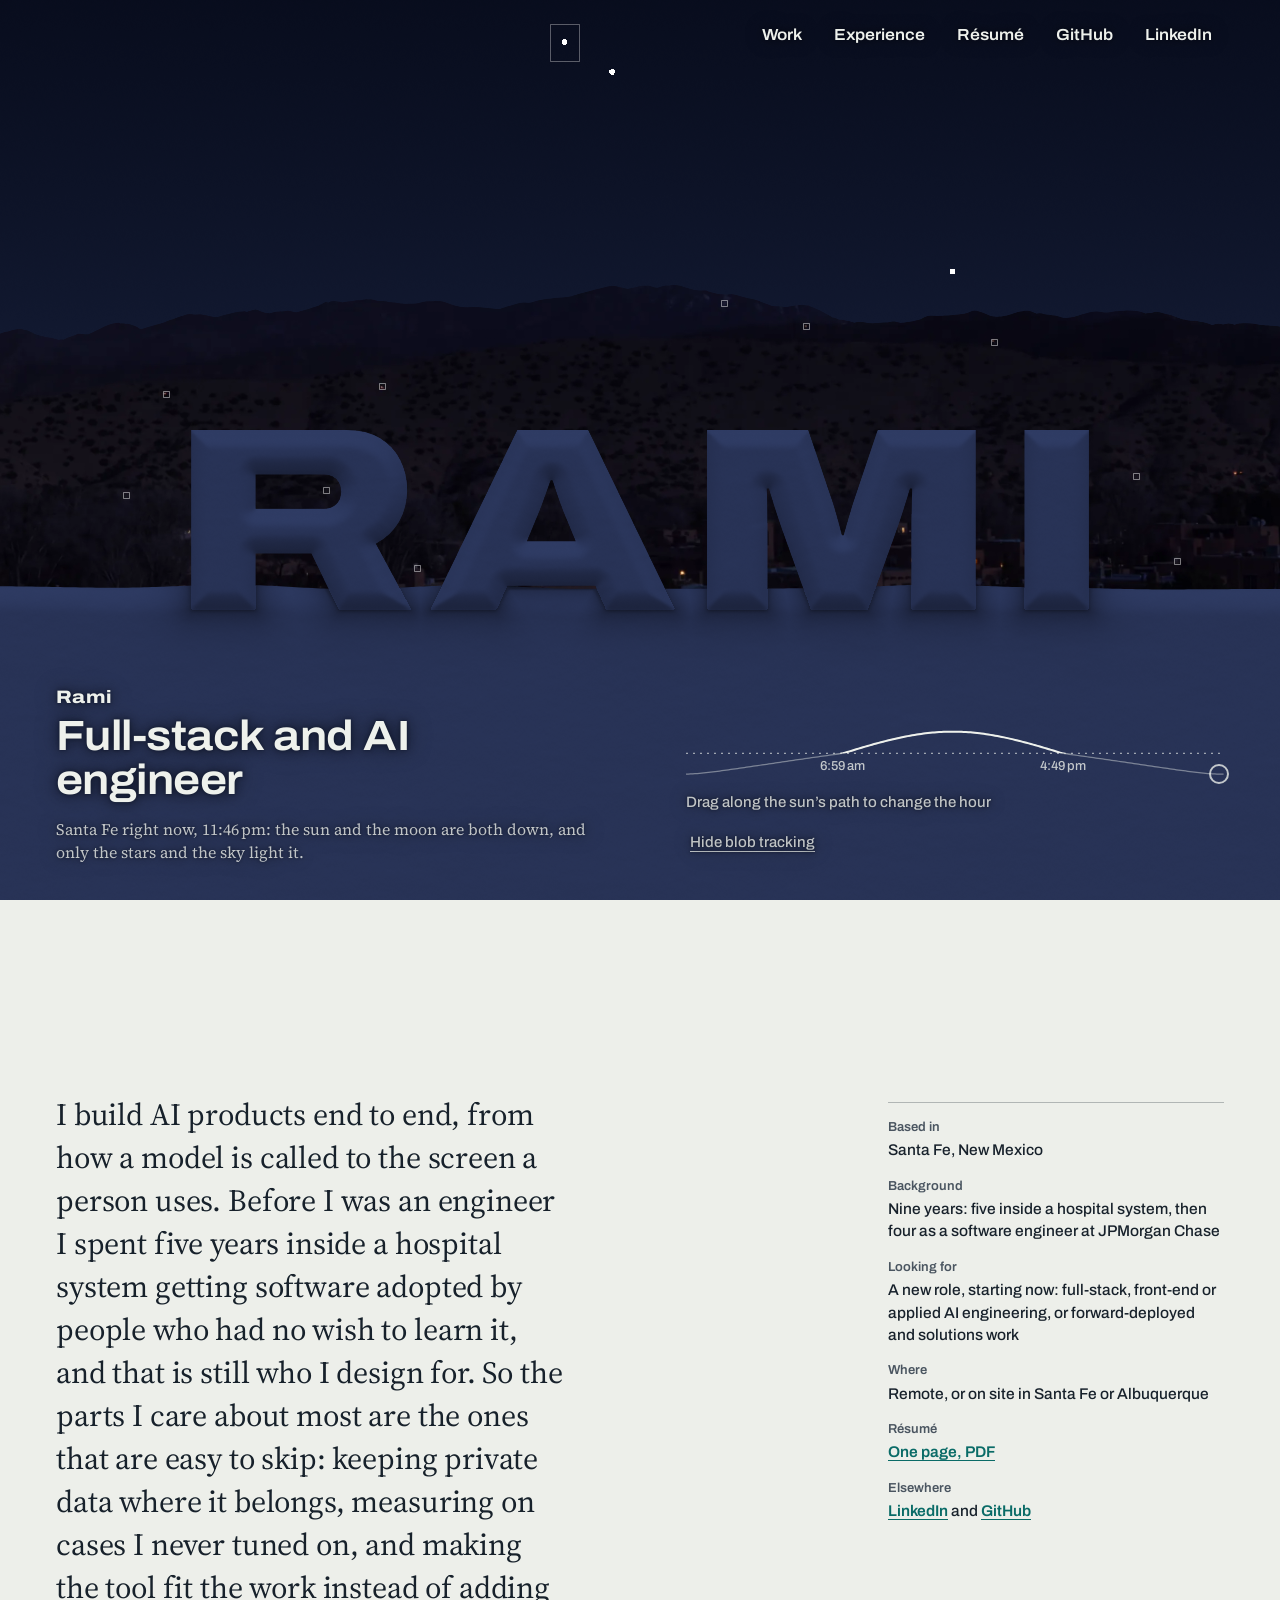
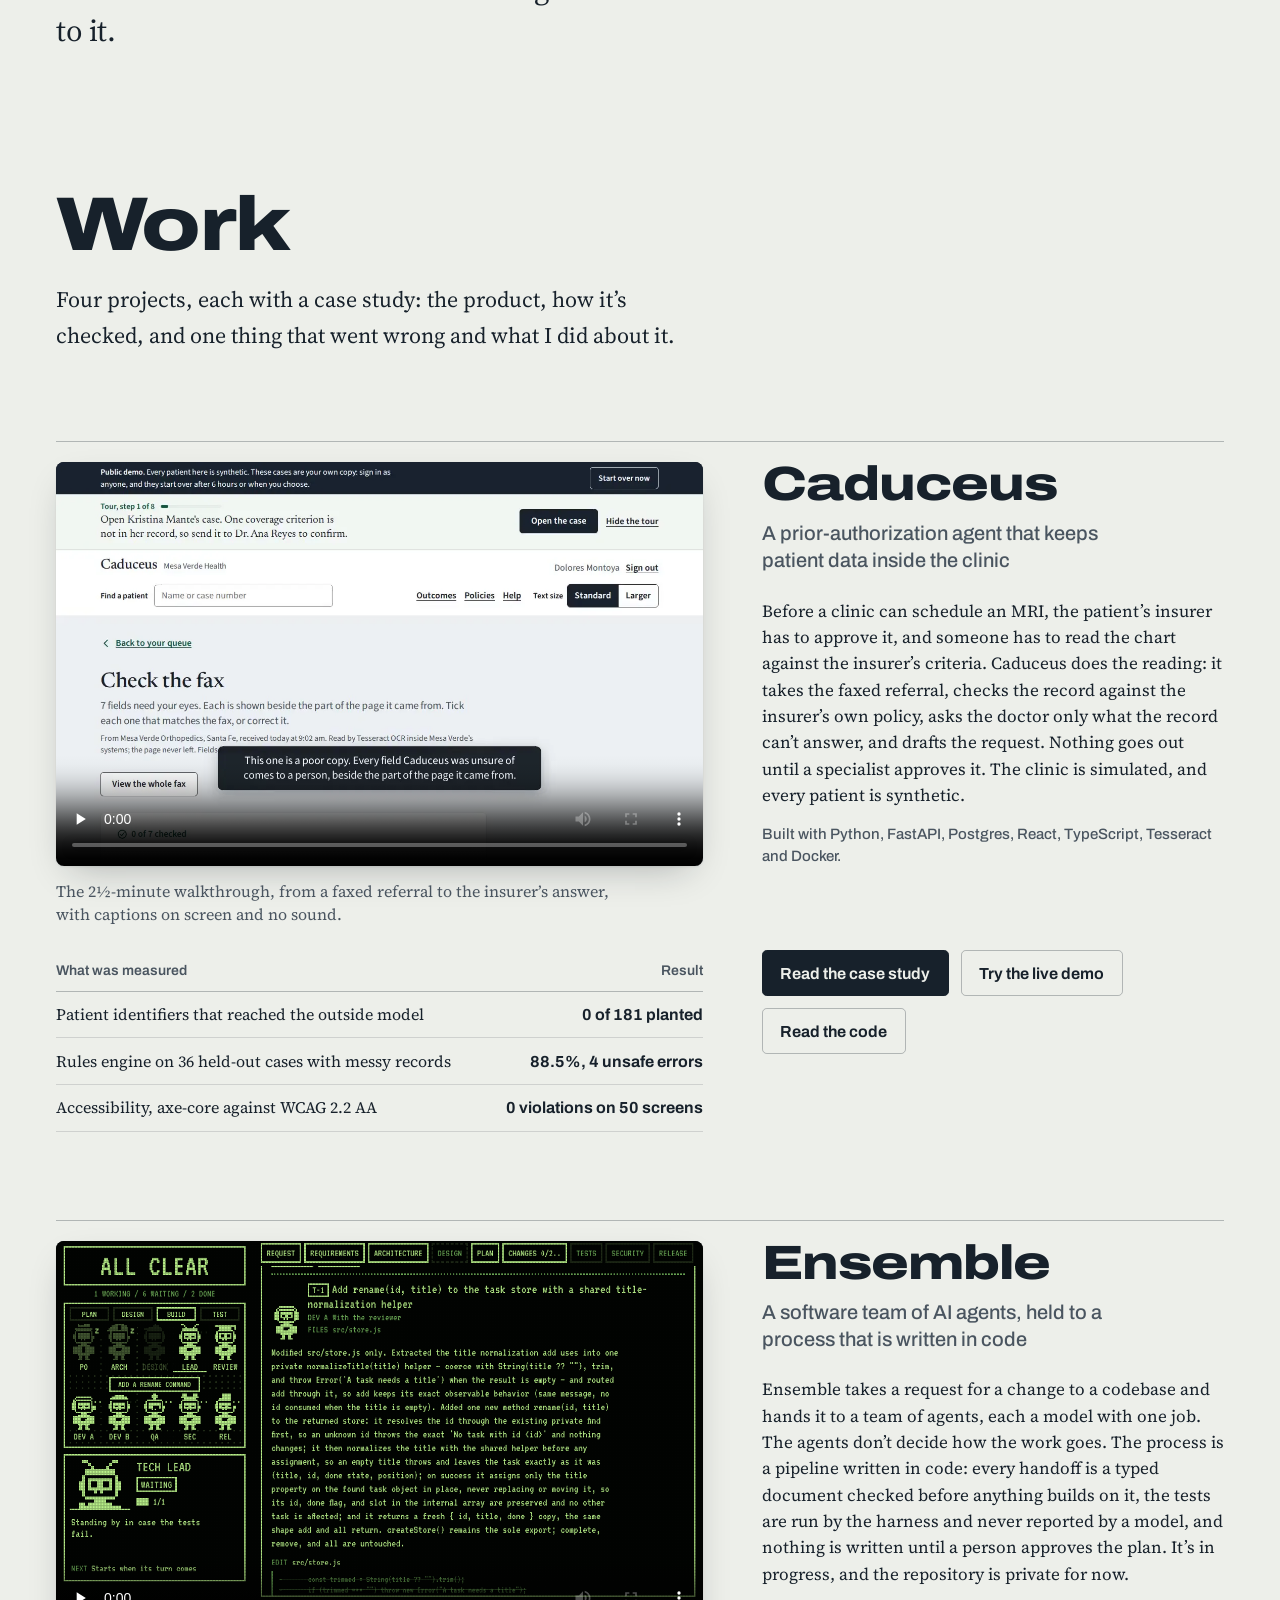
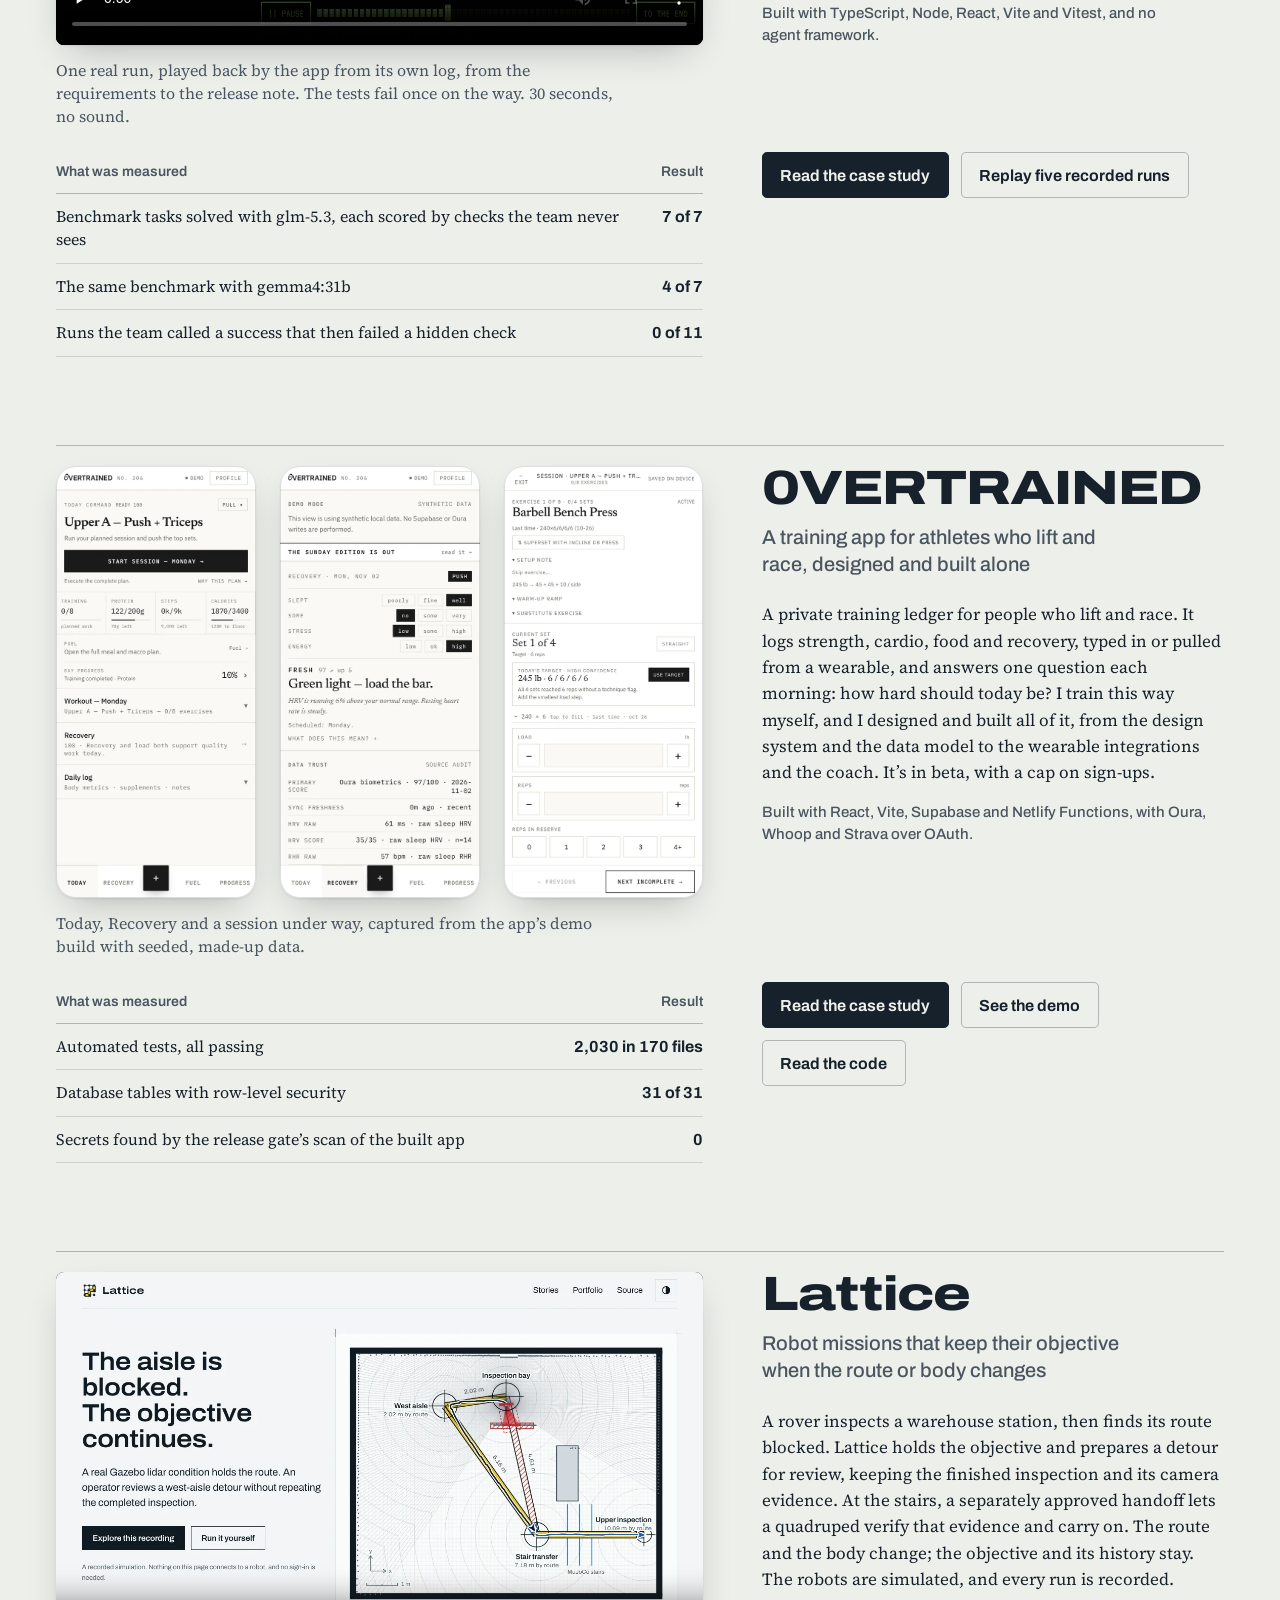
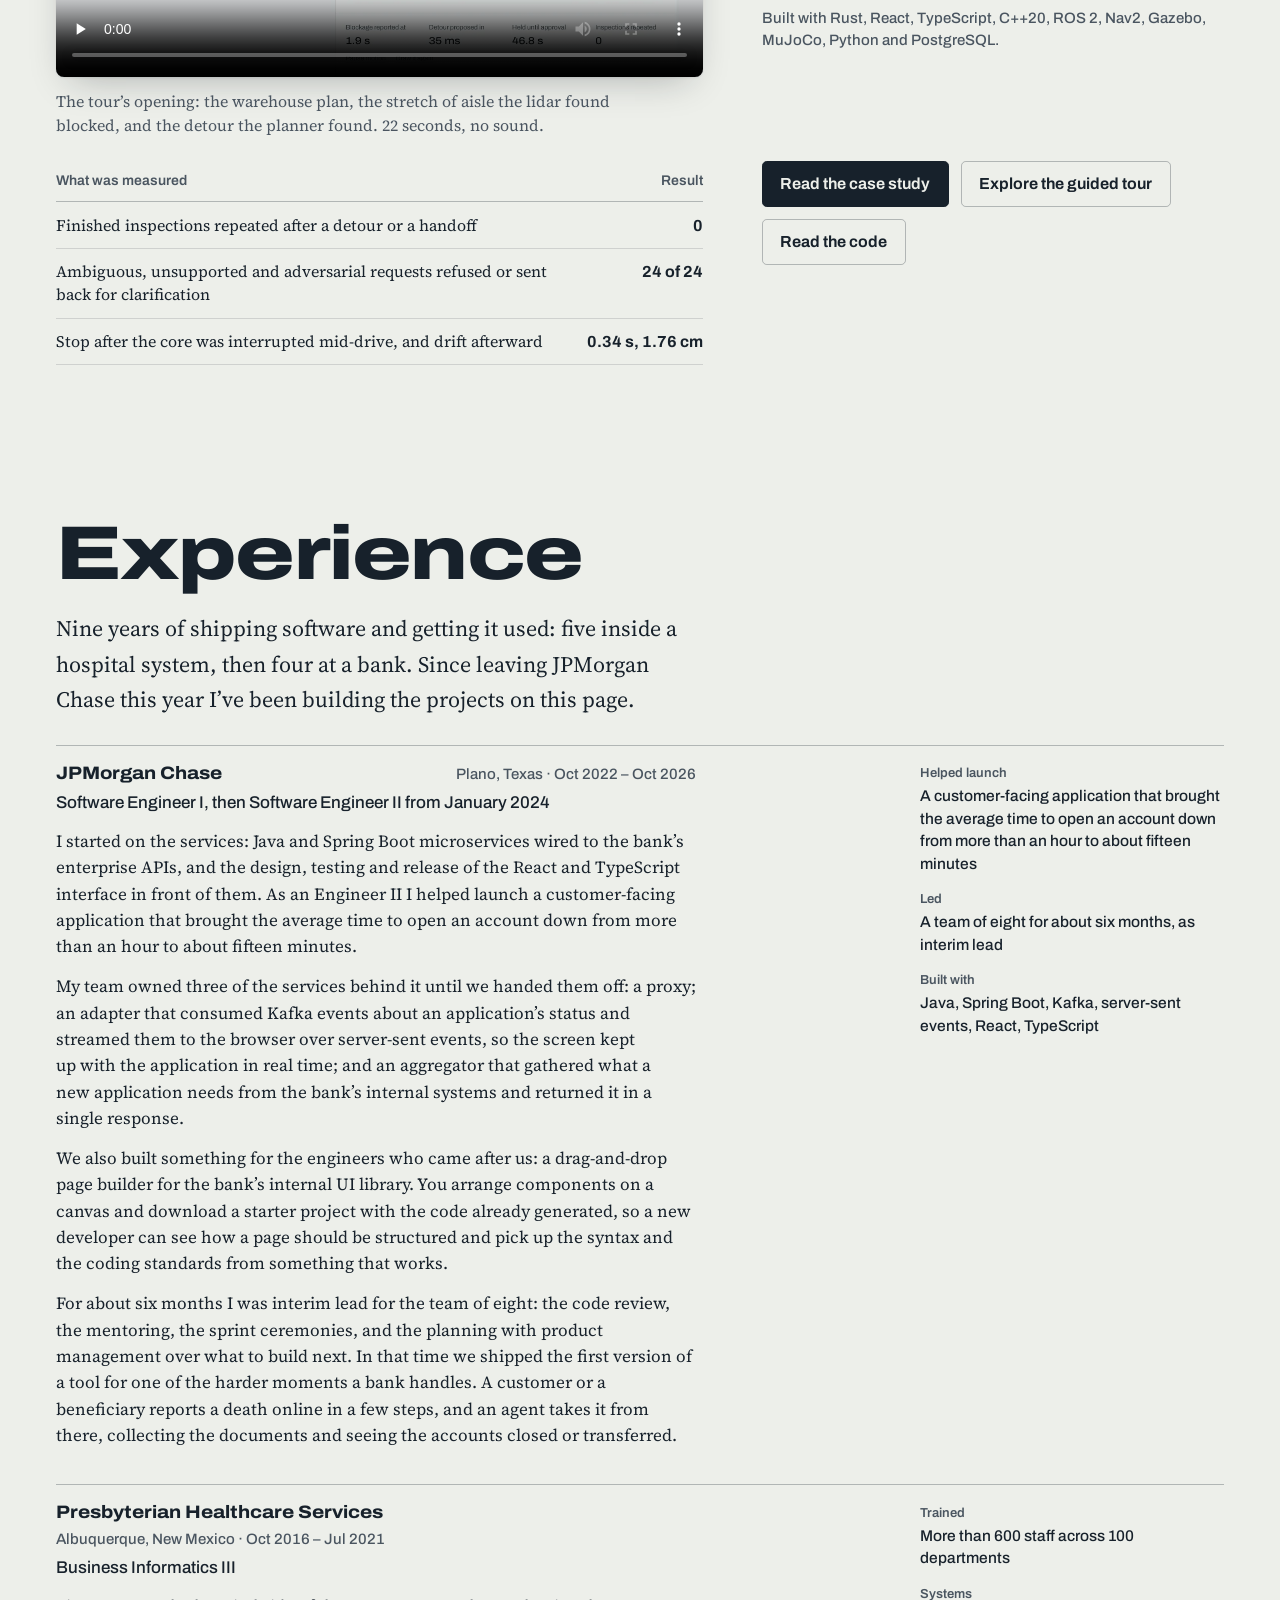
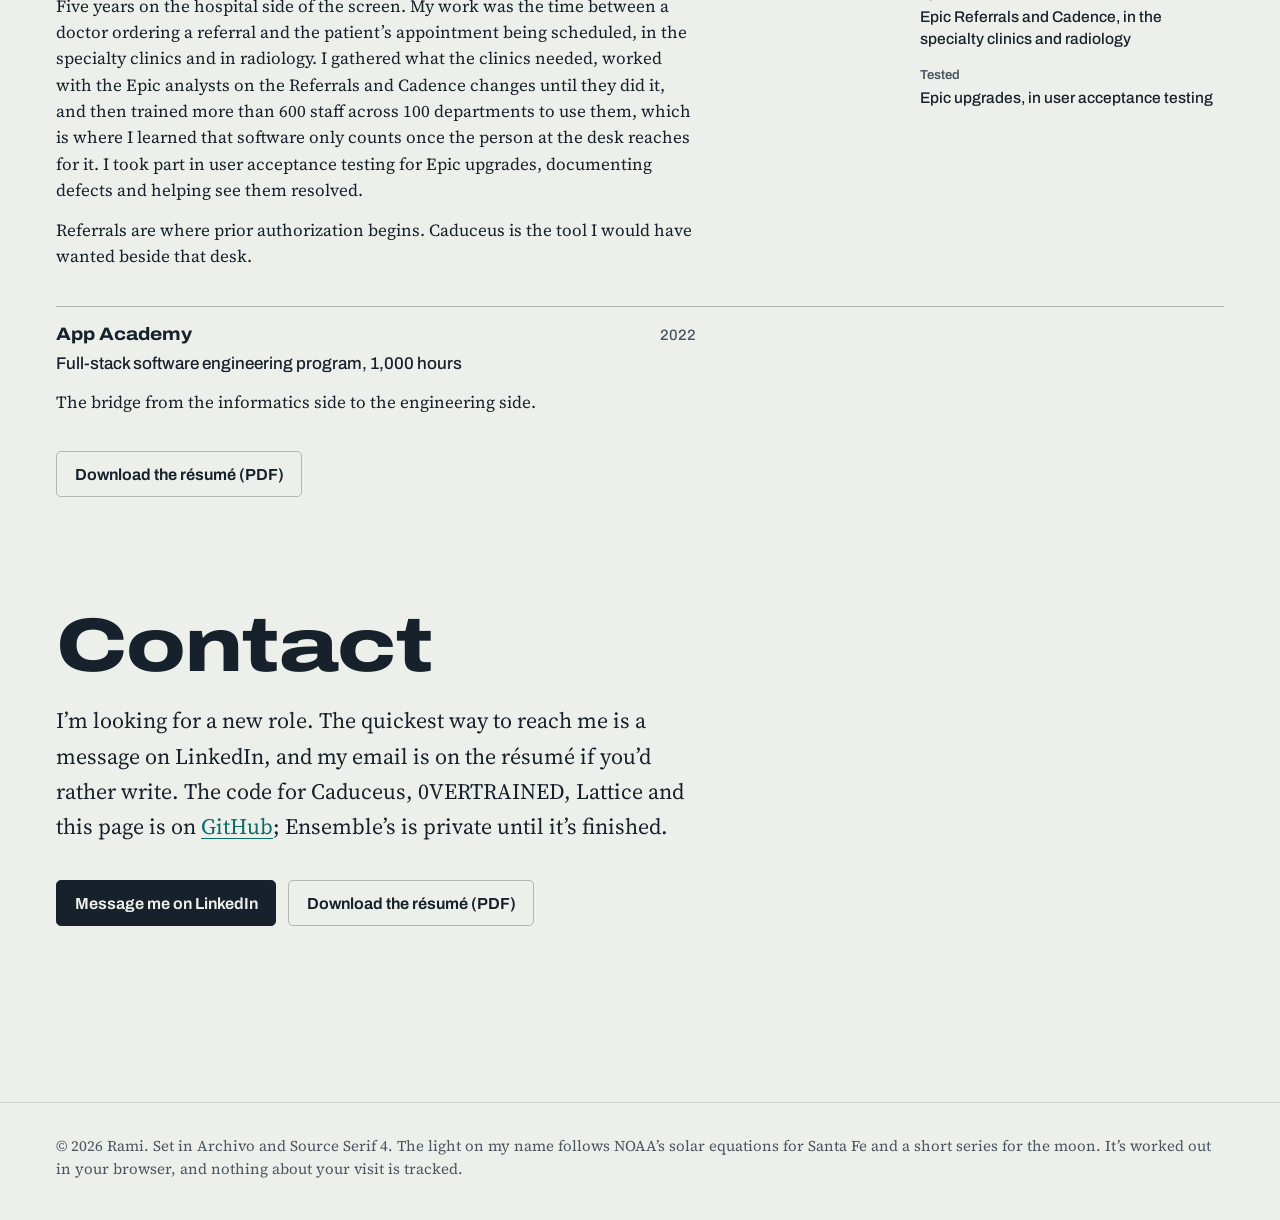
==== index.html @ cc16ec19 "Link 0VERTRAINED's code, and say which version is live The repository is public, so the project gets" ====
<!doctype html>
<html lang="en">
<head>
  <meta charset="utf-8">
  <meta name="viewport" content="width=device-width, initial-scale=1, viewport-fit=cover">
  <title>Rami, full-stack and AI engineer</title>
  <meta name="description" content="Rami builds AI products end to end: a prior-authorization agent that keeps patient data inside the clinic, a team of AI agents held to a process written in code, a training app for athletes, and robot missions that keep their objective across bodies.">
  <meta name="theme-color" content="#edefea" media="(prefers-color-scheme: light)">
  <meta name="theme-color" content="#0d131a" media="(prefers-color-scheme: dark)">
  <meta name="color-scheme" content="light dark">
  <link rel="canonical" href="https://0vertrained.github.io/">
  <link rel="icon" href="assets/img/favicon.svg" type="image/svg+xml">
  <meta property="og:type" content="website">
  <meta property="og:url" content="https://0vertrained.github.io/">
  <meta property="og:title" content="Rami, full-stack and AI engineer">
  <meta property="og:description" content="AI products built end to end, with the privacy, evaluation and interface work that is easy to skip.">
  <meta property="og:image" content="https://0vertrained.github.io/assets/img/og.jpg">
  <meta property="og:image:width" content="1200">
  <meta property="og:image:height" content="630">
  <meta property="og:image:alt" content="The name RAMI in plaster relief, lit low by the evening sun over Santa Fe.">
  <meta name="twitter:card" content="summary_large_image">
  <link rel="preload" href="assets/fonts/archivo.woff2" as="font" type="font/woff2" crossorigin>
  <link rel="preload" href="assets/fonts/source-serif-4.woff2" as="font" type="font/woff2" crossorigin>
  <link rel="stylesheet" href="assets/css/site.css">
  <link rel="modulepreload" href="assets/js/hero.js">
  <link rel="modulepreload" href="assets/js/scene.js">
  <link rel="modulepreload" href="assets/js/sky.js">
  <link rel="modulepreload" href="assets/js/skyline.js">
  <link rel="modulepreload" href="assets/js/skyline-data.js">
  <link rel="modulepreload" href="assets/js/land.js">
  <link rel="modulepreload" href="assets/js/stars.js">
  <link rel="modulepreload" href="assets/js/stars-data.js">
  <link rel="modulepreload" href="assets/js/palette.js">
  <script>document.documentElement.classList.add("js")</script>
  <noscript><style>
    #caduceus video { background: url("assets/img/caduceus/walkthrough.webp") center / cover; }
    #ensemble video { background: url("assets/img/ensemble/run.webp") center / cover; }
    #lattice video { background: url("assets/img/lattice/tour-opening-poster.webp") center / cover; }
  </style></noscript>
  <script type="module" src="assets/js/main.js"></script>
</head>
<body>
  <a class="skip" href="#main">Skip to the work</a>

  <header class="hero" id="top" data-hero data-land-base="assets/img/land/">
    <canvas class="hero__relief" data-relief aria-hidden="true"></canvas>
    <canvas class="hero__track" data-track aria-hidden="true"></canvas>
    <p class="hero__flat" data-relief-flat aria-hidden="true">RAMI</p>

    <nav class="hero__nav" aria-label="Elsewhere">
      <a href="#work">Work</a>
      <a href="#experience">Experience</a>
      <a href="assets/Rami-Martinez-resume.pdf" type="application/pdf">Résumé</a>
      <a class="hero__nav-wide" href="https://github.com/0vertrained">GitHub</a>
      <a href="https://www.linkedin.com/in/rami-m-2931099b">LinkedIn</a>
    </nav>

    <div class="hero__label">
      <h1 class="hero__name">Rami</h1>
      <p class="hero__role">Full-stack and AI engineer</p>
      <p class="hero__caption" id="light-caption" data-light-caption>Santa Fe, New Mexico.</p>
    </div>

    <div class="sunpath">
      <div class="sunpath__track">
        <input class="sunpath__input" id="light-time" type="range" min="0" max="1439" step="5" value="720" data-light-time aria-describedby="light-caption">
        <svg class="sunpath__graph" data-sun-path viewBox="0 0 1440 100" preserveAspectRatio="none" aria-hidden="true" focusable="false">
          <defs>
            <clipPath id="sunpath-above"><rect x="0" y="0" width="1440" height="50" data-horizon-clip></rect></clipPath>
          </defs>
          <line class="sunpath__horizon" x1="0" x2="1440" y1="50" y2="50" data-horizon-line></line>
          <polyline class="sunpath__night" data-path-all points=""></polyline>
          <polyline class="sunpath__day" data-path-day points="" clip-path="url(#sunpath-above)"></polyline>
        </svg>
        <span class="sunpath__marker" data-sun-marker aria-hidden="true"></span>
        <span class="sunpath__tick" data-sunrise hidden></span>
        <span class="sunpath__tick" data-sunset hidden></span>
      </div>
      <div class="sunpath__foot">
        <label class="sunpath__label" for="light-time">Drag along the sun’s path to change the hour</label>
        <span class="sunpath__buttons">
          <button type="button" class="sunpath__quiet" data-track-toggle hidden title="The boxes follow the brightest things in the view. The numbers are each one’s bearing and its height above the horizon.">Hide blob tracking</button>
          <button type="button" class="sunpath__now" data-light-now hidden>Back to now</button>
        </span>
      </div>
    </div>
  </header>

  <nav class="sitebar" data-sitebar aria-label="On this page">
    <ul class="sitebar__links">
      <li><a class="sitebar__home" href="#top">Rami</a></li>
      <li><a href="#caduceus" translate="no">Caduceus</a></li>
      <li><a href="#ensemble" translate="no">Ensemble</a></li>
      <li><a href="#overtrained" translate="no">0VERTRAINED</a></li>
      <li><a href="#lattice" translate="no">Lattice</a></li>
      <li><a href="#experience">Experience</a></li>
      <li><a href="#contact">Contact</a></li>
    </ul>
    <a class="sitebar__resume" href="assets/Rami-Martinez-resume.pdf" type="application/pdf">Résumé</a>
  </nav>

  <main id="main">
    <section class="intro" aria-label="About">
      <p class="intro__lede">I build AI products end to end, from how a model is called to the screen a person uses. Before I was an engineer I spent five years inside a hospital system getting software adopted by people who had no wish to learn it, and that is still who I design for. So the parts I care about most are the ones that are easy to skip: keeping private data where it belongs, measuring on cases I never tuned on, and making the tool fit the work instead of adding to it.</p>
      <dl class="facts glance">
        <div><dt>Based in</dt><dd>Santa Fe, New Mexico</dd></div>
        <div><dt>Background</dt><dd>Nine years: five inside a hospital system, then four as a software engineer at JPMorgan Chase</dd></div>
        <div><dt>Looking for</dt><dd>A new role, starting now: full-stack, front-end or applied AI engineering, or forward-deployed and solutions work</dd></div>
        <div><dt>Where</dt><dd>Remote, or on site in Santa Fe or Albuquerque</dd></div>
        <div><dt>Résumé</dt><dd><a href="assets/Rami-Martinez-resume.pdf" type="application/pdf">One page, PDF</a></dd></div>
        <div><dt>Elsewhere</dt><dd><a href="https://www.linkedin.com/in/rami-m-2931099b">LinkedIn</a> and <a href="https://github.com/0vertrained">GitHub</a></dd></div>
      </dl>
    </section>

    <section class="work" id="work" aria-labelledby="work-title">
      <h2 class="work__title" id="work-title">Work</h2>
      <p>Four projects, each with a case study: the product, how it’s checked, and one thing that went wrong and what I did about it.</p>

      <article class="piece" id="caduceus" aria-labelledby="caduceus-title">
        <header class="piece__head">
          <h3 class="piece__title" id="caduceus-title" translate="no"><a href="work/caduceus/">Caduceus</a></h3>
          <p class="piece__kind">A prior-authorization agent that keeps patient data inside the clinic</p>
        </header>
        <figure class="walkthrough piece__media">
          <video controls preload="none" playsinline width="1280" height="800" data-poster="assets/img/caduceus/walkthrough.webp" aria-label="Recording of the Caduceus walkthrough, from a faxed referral to the insurer’s answer">
            <source src="assets/media/caduceus-walkthrough.mp4" type="video/mp4">
            <a href="assets/media/caduceus-walkthrough.mp4">Download the walkthrough</a>.
          </video>
          <figcaption>The 2½-minute walkthrough, from a faxed referral to the insurer’s answer, with captions on screen and no sound.</figcaption>
        </figure>
        <div class="piece__text">
          <p>Before a clinic can schedule an MRI, the patient’s insurer has to approve it, and someone has to read the chart against the insurer’s criteria. Caduceus does the reading: it takes the faxed referral, checks the record against the insurer’s own policy, asks the doctor only what the record can’t answer, and drafts the request. Nothing goes out until a specialist approves it. The clinic is simulated, and every patient is synthetic.</p>
          <p class="piece__built">Built with Python, FastAPI, Postgres, React, TypeScript, Tesseract and Docker.</p>
        </div>
        <table class="scorecard piece__measured">
          <thead><tr><th scope="col">What was measured</th><th scope="col">Result</th></tr></thead>
          <tbody>
            <tr><th scope="row">Patient identifiers that reached the outside model</th><td>0 of 181 planted</td></tr>
            <tr><th scope="row">Rules engine on 36 held-out cases with messy records</th><td>88.5%, 4 unsafe errors</td></tr>
            <tr><th scope="row">Accessibility, axe-core against WCAG 2.2 AA</th><td>0 violations on 50 screens</td></tr>
          </tbody>
        </table>
        <ul class="actions">
          <li><a class="button button--primary" href="work/caduceus/" aria-label="Read the case study of Caduceus">Read the case study</a></li>
          <li><a class="button" href="https://caduceusdemo.netlify.app/">Try the live demo</a></li>
          <li><a class="button" href="https://github.com/0vertrained/Caduceus" aria-label="Read the code of Caduceus">Read the code</a></li>
        </ul>
      </article>

      <article class="piece" id="ensemble" aria-labelledby="ensemble-title">
        <header class="piece__head">
          <h3 class="piece__title" id="ensemble-title" translate="no"><a href="work/ensemble/">Ensemble</a></h3>
          <p class="piece__kind">A software team of AI agents, held to a process that is written in code</p>
        </header>
        <figure class="walkthrough piece__media">
          <video controls preload="none" playsinline width="1280" height="800" data-poster="assets/img/ensemble/run.webp" aria-label="Recording of the Ensemble app playing back one run, from the request to the release note">
            <source src="assets/video/ensemble-run.mp4" type="video/mp4">
            <a href="assets/video/ensemble-run.mp4">Download the recording</a>.
          </video>
          <figcaption>One real run, played back by the app from its own log, from the requirements to the release note. The tests fail once on the way. 30 seconds, no sound.</figcaption>
        </figure>
        <div class="piece__text">
          <p>Ensemble takes a request for a change to a codebase and hands it to a team of agents, each a model with one job. The agents don’t decide how the work goes. The process is a pipeline written in code: every handoff is a typed document checked before anything builds on it, the tests are run by the harness and never reported by a model, and nothing is written until a person approves the plan. It’s in progress, and the repository is private for now.</p>
          <p class="piece__built">Built with TypeScript, Node, React, Vite and Vitest, and no agent framework.</p>
        </div>
        <table class="scorecard piece__measured">
          <thead><tr><th scope="col">What was measured</th><th scope="col">Result</th></tr></thead>
          <tbody>
            <tr><th scope="row">Benchmark tasks solved with <span translate="no">glm-5.3</span>, each scored by checks the team never sees</th><td>7 of 7</td></tr>
            <tr><th scope="row">The same benchmark with <span translate="no">gemma4:31b</span></th><td>4 of 7</td></tr>
            <tr><th scope="row">Runs the team called a success that then failed a hidden check</th><td>0 of 11</td></tr>
          </tbody>
        </table>
        <ul class="actions">
          <li><a class="button button--primary" href="work/ensemble/" aria-label="Read the case study of Ensemble">Read the case study</a></li>
          <li><a class="button" href="ensemble/">Replay five recorded runs</a></li>
        </ul>
      </article>

      <article class="piece" id="overtrained" aria-labelledby="overtrained-title">
        <header class="piece__head">
          <h3 class="piece__title" id="overtrained-title" translate="no"><a href="work/overtrained/">0VERTRAINED</a></h3>
          <p class="piece__kind">A training app for athletes who lift and race, designed and built alone</p>
        </header>
        <figure class="piece__media">
          <ul class="piece__phones">
            <li><img src="assets/img/overtrained/today.webp" width="540" height="1169" loading="lazy" decoding="async" alt="The Today screen on a Monday: Upper A, push and triceps, a Start session button, and protein, steps and calories so far."></li>
            <li><img src="assets/img/overtrained/recovery.webp" width="540" height="1169" loading="lazy" decoding="async" alt="Recovery: the check-in taps above the verdict, Fresh at 97 and rising, and Green light, load the bar."></li>
            <li><img src="assets/img/overtrained/session.webp" width="540" height="1169" loading="lazy" decoding="async" alt="A session on barbell bench press: last time 240 pounds for four sets of six, and today’s target, 245, since every set reached six reps without a technique flag."></li>
          </ul>
          <figcaption>Today, Recovery and a session under way, captured from the app’s demo build with seeded, made-up data.</figcaption>
        </figure>
        <div class="piece__text">
          <p>A private training ledger for people who lift and race. It logs strength, cardio, food and recovery, typed in or pulled from a wearable, and answers one question each morning: how hard should today be? I train this way myself, and I designed and built all of it, from the design system and the data model to the wearable integrations and the coach. It’s in beta, with a cap on sign-ups.</p>
          <p class="piece__built">Built with React, Vite, Supabase and Netlify Functions, with Oura, Whoop and Strava over OAuth.</p>
        </div>
        <table class="scorecard piece__measured">
          <thead><tr><th scope="col">What was measured</th><th scope="col">Result</th></tr></thead>
          <tbody>
            <tr><th scope="row">Automated tests, all passing</th><td>2,030 in 170 files</td></tr>
            <tr><th scope="row">Database tables with row-level security</th><td>31 of 31</td></tr>
            <tr><th scope="row">Secrets found by the release gate’s scan of the built app</th><td>0</td></tr>
          </tbody>
        </table>
        <ul class="actions">
          <li><a class="button button--primary" href="work/overtrained/" aria-label="Read the case study of 0VERTRAINED">Read the case study</a></li>
          <li><a class="button" href="https://0vertrained.netlify.app/#/demo">See the demo</a></li>
          <li><a class="button" href="https://github.com/0vertrained/0vertrained.exe" aria-label="Read the code of 0VERTRAINED">Read the code</a></li>
        </ul>
      </article>

      <article class="piece" id="lattice" aria-labelledby="lattice-title">
        <header class="piece__head">
          <h3 class="piece__title" id="lattice-title" translate="no"><a href="work/lattice/">Lattice</a></h3>
          <p class="piece__kind">Robot missions that keep their objective when the route or body changes</p>
        </header>
        <figure class="walkthrough piece__media">
          <video controls preload="none" playsinline width="1280" height="800" data-poster="assets/img/lattice/tour-opening-poster.webp" aria-label="Recording of the Lattice tour’s opening on the blocked aisle">
            <source src="assets/video/lattice-tour-opening.mp4" type="video/mp4">
            <a href="assets/video/lattice-tour-opening.mp4">Download the recording</a>.
          </video>
          <figcaption>The tour’s opening: the warehouse plan, the stretch of aisle the lidar found blocked, and the detour the planner found. 22 seconds, no sound.</figcaption>
        </figure>
        <div class="piece__text">
          <p>A rover inspects a warehouse station, then finds its route blocked. Lattice holds the objective and prepares a detour for review, keeping the finished inspection and its camera evidence. At the stairs, a separately approved handoff lets a quadruped verify that evidence and carry on. The route and the body change; the objective and its history stay. The robots are simulated, and every run is recorded.</p>
          <p class="piece__built">Built with Rust, React, TypeScript, C++20, ROS&nbsp;2, Nav2, Gazebo, MuJoCo, Python and PostgreSQL.</p>
        </div>
        <table class="scorecard piece__measured">
          <thead><tr><th scope="col">What was measured</th><th scope="col">Result</th></tr></thead>
          <tbody>
            <tr><th scope="row">Finished inspections repeated after a detour or a handoff</th><td>0</td></tr>
            <tr><th scope="row">Ambiguous, unsupported and adversarial requests refused or sent back for clarification</th><td>24 of 24</td></tr>
            <tr><th scope="row">Stop after the core was interrupted mid-drive, and drift afterward</th><td>0.34&nbsp;s, 1.76&nbsp;cm</td></tr>
          </tbody>
        </table>
        <ul class="actions">
          <li><a class="button button--primary" href="work/lattice/" aria-label="Read the case study of Lattice">Read the case study</a></li>
          <li><a class="button" href="lattice/#adaptive">Explore the guided tour</a></li>
          <li><a class="button" href="https://github.com/0vertrained/Lattice" aria-label="Read the code of Lattice">Read the code</a></li>
        </ul>
      </article>
    </section>

    <section class="experience" id="experience" aria-labelledby="experience-title">
      <h2 class="experience__title" id="experience-title">Experience</h2>
      <p>Nine years of shipping software and getting it used: five inside a hospital system, then four at a bank. Since leaving JPMorgan Chase this year I’ve been building the projects on this page.</p>
      <ol class="roles" aria-label="Roles, most recent first">
        <li>
          <div class="roles__head">
            <h3>JPMorgan Chase</h3>
            <p class="roles__when">Plano, Texas · Oct 2022 – Oct 2026</p>
          </div>
          <p class="roles__title">Software Engineer I, then Software Engineer II from January 2024</p>
          <dl class="facts roles__marks">
            <div><dt>Helped launch</dt><dd>A customer-facing application that brought the average time to open an account down from more than an hour to about fifteen minutes</dd></div>
            <div><dt>Led</dt><dd>A team of eight for about six months, as interim lead</dd></div>
            <div><dt>Built with</dt><dd>Java, Spring Boot, Kafka, server-sent events, React, TypeScript</dd></div>
          </dl>
          <div class="roles__story">
            <p>I started on the services: Java and Spring Boot microservices wired to the bank’s enterprise APIs, and the design, testing and release of the React and TypeScript interface in front of them. As an Engineer II I helped launch a customer-facing application that brought the average time to open an account down from more than an hour to about fifteen minutes.</p>
            <p>My team owned three of the services behind it until we handed them off: a proxy; an adapter that consumed Kafka events about an application’s status and streamed them to the browser over server-sent events, so the screen kept up with the application in real time; and an aggregator that gathered what a new application needs from the bank’s internal systems and returned it in a single response.</p>
            <p>We also built something for the engineers who came after us: a drag-and-drop page builder for the bank’s internal UI library. You arrange components on a canvas and download a starter project with the code already generated, so a new developer can see how a page should be structured and pick up the syntax and the coding standards from something that works.</p>
            <p>For about six months I was interim lead for the team of eight: the code review, the mentoring, the sprint ceremonies, and the planning with product management over what to build next. In that time we shipped the first version of a tool for one of the harder moments a bank handles. A customer or a beneficiary reports a death online in a few steps, and an agent takes it from there, collecting the documents and seeing the accounts closed or transferred.</p>
          </div>
        </li>
        <li>
          <div class="roles__head">
            <h3>Presbyterian Healthcare Services</h3>
            <p class="roles__when">Albuquerque, New Mexico · Oct 2016 – Jul 2021</p>
          </div>
          <p class="roles__title">Business Informatics III</p>
          <dl class="facts roles__marks">
            <div><dt>Trained</dt><dd>More than 600 staff across 100 departments</dd></div>
            <div><dt>Systems</dt><dd>Epic Referrals and Cadence, in the specialty clinics and radiology</dd></div>
            <div><dt>Tested</dt><dd>Epic upgrades, in user acceptance testing</dd></div>
          </dl>
          <div class="roles__story">
            <p>Five years on the hospital side of the screen. My work was the time between a doctor ordering a referral and the patient’s appointment being scheduled, in the specialty clinics and in radiology. I gathered what the clinics needed, worked with the Epic analysts on the Referrals and Cadence changes until they did it, and then trained more than 600 staff across 100 departments to use them, which is where I learned that software only counts once the person at the desk reaches for it. I took part in user acceptance testing for Epic upgrades, documenting defects and helping see them resolved.</p>
            <p>Referrals are where prior authorization begins. Caduceus is the tool I would have wanted beside that desk.</p>
          </div>
        </li>
        <li>
          <div class="roles__head">
            <h3>App Academy</h3>
            <p class="roles__when">2022</p>
          </div>
          <p class="roles__title">Full-stack software engineering program, 1,000 hours</p>
          <div class="roles__story">
            <p>The bridge from the informatics side to the engineering side.</p>
          </div>
        </li>
      </ol>
      <ul class="actions">
        <li><a class="button" href="assets/Rami-Martinez-resume.pdf" download>Download the résumé (PDF)</a></li>
      </ul>
    </section>

    <section class="contact" id="contact" aria-labelledby="contact-title">
      <h2 class="contact__title" id="contact-title">Contact</h2>
      <p>I’m looking for a new role. The quickest way to reach me is a message on LinkedIn, and my email is on the résumé if you’d rather write. The code for Caduceus, <span translate="no">0VERTRAINED</span>, Lattice and this page is on <a href="https://github.com/0vertrained">GitHub</a>; Ensemble’s is private until it’s finished.</p>
      <ul class="actions">
        <li><a class="button button--primary" href="https://www.linkedin.com/in/rami-m-2931099b">Message me on LinkedIn</a></li>
        <li><a class="button" href="assets/Rami-Martinez-resume.pdf" download>Download the résumé (PDF)</a></li>
      </ul>
    </section>
  </main>

  <footer class="colophon">
    <p>© 2026 Rami. Set in Archivo and Source Serif&nbsp;4. The light on my name follows NOAA’s solar equations for Santa Fe and a short series for the moon. It’s worked out in your browser, and nothing about your visit is tracked.</p>
  </footer>
</body>
</html>
---- assets/css/site.css ----
@font-face {
  font-family: "Archivo";
  src: url("../fonts/archivo.woff2") format("woff2");
  font-weight: 100 900;
  font-stretch: 62% 125%;
  font-display: swap;
}

/* The same file, pinned to its widest, heaviest instance for the relief drawn on a canvas. */
@font-face {
  font-family: "Archivo Relief";
  src: url("../fonts/archivo.woff2") format("woff2");
  font-weight: 900;
  font-stretch: 125%;
  font-display: block;
}

@font-face {
  font-family: "Source Serif 4";
  src: url("../fonts/source-serif-4.woff2") format("woff2");
  font-weight: 200 900;
  font-style: normal;
  font-display: swap;
}

@font-face {
  font-family: "Source Serif 4";
  src: url("../fonts/source-serif-4-italic.woff2") format("woff2");
  font-weight: 200 900;
  font-style: italic;
  font-display: swap;
}

:root {
  color-scheme: light;
  --gypsum: #edefea;
  --surface: #f7f8f5;
  --ink: #17212b;
  --ink-soft: #4a5560;
  --rule: rgb(23 33 43 / 0.14);
  --rule-strong: rgb(23 33 43 / 0.28);
  --turquoise: #0a6b67;
  --turquoise-wash: rgb(10 107 103 / 0.1);
  --chamisa: #d9a21f;
  --found: rgb(217 162 31 / 0.38);
  --shadow: 0 1px 2px rgb(16 22 30 / 0.08), 0 14px 36px -14px rgb(16 22 30 / 0.3);
  --serif: "Source Serif 4", "Iowan Old Style", "Palatino Linotype", Georgia, serif;
  --sans: "Archivo", "Helvetica Neue", Arial, sans-serif;
  --gutter: clamp(1rem, 4.5vw, 3.5rem);
  --wide: 78rem;
  --measure: 40rem;
}

@media (prefers-color-scheme: dark) {
  :root {
    color-scheme: dark;
    --gypsum: #0d131a;
    --surface: #131b24;
    --ink: #e6eae4;
    --ink-soft: #a6afb7;
    --rule: rgb(230 234 228 / 0.14);
    --rule-strong: rgb(230 234 228 / 0.3);
    --turquoise: #5ec5bc;
    --turquoise-wash: rgb(94 197 188 / 0.14);
    --chamisa: #e8b84a;
    --found: rgb(232 184 74 / 0.3);
    --shadow: 0 1px 2px rgb(0 0 0 / 0.3), 0 16px 40px -16px rgb(0 0 0 / 0.7);
  }
}

*,
*::before,
*::after {
  box-sizing: border-box;
}

html {
  -webkit-text-size-adjust: 100%;
  text-size-adjust: 100%;
}

@media (prefers-reduced-motion: no-preference) {
  html {
    scroll-behavior: smooth;
  }
}

body {
  margin: 0;
  background: var(--gypsum);
  color: var(--ink);
  font: 400 1.1875rem/1.6 var(--serif);
  font-optical-sizing: auto;
  font-kerning: normal;
  -webkit-font-smoothing: antialiased;
  -moz-osx-font-smoothing: grayscale;
  -webkit-tap-highlight-color: transparent;
}

img,
video,
svg {
  display: block;
  max-width: 100%;
}

a {
  color: var(--turquoise);
  text-decoration-thickness: 1px;
  text-underline-offset: 0.2em;
}

a:hover {
  text-decoration-thickness: 2px;
}

:focus-visible {
  outline: 3px solid var(--turquoise);
  outline-offset: 3px;
}

h1,
h2,
h3,
h4 {
  text-wrap: balance;
}

p {
  text-wrap: pretty;
}

.skip {
  position: absolute;
  z-index: 10;
  left: 1rem;
  top: 1rem;
  padding: 0.75rem 1rem;
  background: var(--ink);
  color: var(--gypsum);
  font: 600 1rem var(--sans);
  text-decoration: none;
  transform: translateY(-200%);
}

.skip:focus-visible {
  transform: none;
}

/* The hero: the view east from the Plaza, lit as the sky over Santa Fe lights it now, with the name in plaster
   relief on a wall in front of it. Text over the wall and text over the sky each take the colour that reads
   best there, and keep a close halo as well as a wide one so they hold their contrast in the minutes when
   the scene behind them is mid-grey. */
.hero {
  --hero-ink: #131a21;
  --hero-soft: rgb(19 26 33 / 0.74);
  --hero-halo: rgb(226 224 217 / 0.4);
  --hero-halo-near: rgb(232 230 224 / 0.55);
  --sky-ink: #131a21;
  --sky-halo: rgb(226 228 232 / 0.35);
  --sky-halo-near: rgb(232 234 238 / 0.5);
  position: relative;
  isolation: isolate;
  height: min(100svh, 64rem);
  min-height: 36rem;
  overflow: hidden;
  background: #c8c6bf;
  color: var(--hero-ink);
}

.hero--dark {
  --hero-ink: #eef1ec;
  --hero-soft: rgb(238 241 236 / 0.78);
  --hero-halo: rgb(10 14 24 / 0.45);
  --hero-halo-near: rgb(10 14 24 / 0.55);
}

/* Without WebGL the plaster is a plain colour, so at night it darkens with the text it carries. */
.hero--dark:not(.hero--relief) {
  background: #2a2f3b;
}

.hero--sky-dark {
  --sky-ink: #eef1ec;
  --sky-halo: rgb(10 14 24 / 0.4);
  --sky-halo-near: rgb(10 14 24 / 0.5);
}

.hero__relief {
  position: absolute;
  inset: 0;
  width: 100%;
  height: 100%;
  opacity: 0;
  transition: opacity 1.2s ease;
}

.hero--relief .hero__relief {
  opacity: 1;
}

/* The tracking drawn over the view (track.js). It is decoration: the pointer passes through it. */
.hero__track {
  position: absolute;
  inset: 0;
  width: 100%;
  height: 100%;
  opacity: 0;
  pointer-events: none;
  transition: opacity 0.6s ease;
}

.hero--tracking .hero__track {
  opacity: 1;
}

.hero__flat {
  position: absolute;
  inset: 0 0 18% 0;
  display: grid;
  place-items: center;
  margin: 0;
  font: 900 clamp(4.5rem, 21vw, 19rem)/1 var(--sans);
  font-stretch: 125%;
  letter-spacing: 0.04em;
  color: #d9d8d1;
  transition: opacity 1.2s ease;
  pointer-events: none;
}

.hero--relief .hero__flat {
  opacity: 0;
}

.hero__nav {
  position: absolute;
  top: max(0.75rem, env(safe-area-inset-top));
  right: var(--gutter);
  display: flex;
  gap: 0.5rem;
}

.hero__nav a {
  display: inline-flex;
  align-items: center;
  min-height: 2.75rem;
  padding: 0 0.75rem;
  color: var(--sky-ink);
  font: 600 1rem var(--sans);
  font-stretch: 108%;
  text-decoration: none;
  text-shadow: 0 0 0.18em var(--sky-halo-near), 0 0 0.6em var(--sky-halo-near), 0 0 1.25rem var(--sky-halo);
}

.hero__nav a:hover {
  text-decoration: underline;
  text-decoration-thickness: 2px;
  text-underline-offset: 0.3em;
}

.hero__nav a:focus-visible {
  outline-color: var(--sky-ink);
}

.hero .sunpath__now:focus-visible,
.hero .sunpath__quiet:focus-visible {
  outline-color: var(--hero-ink);
}

.hero__label {
  position: absolute;
  left: var(--gutter);
  bottom: max(2.25rem, env(safe-area-inset-bottom));
  max-width: min(34rem, 44vw);
  text-shadow: 0 0 0.18em var(--hero-halo-near), 0 0 0.6em var(--hero-halo-near), 0 0 1.5rem var(--hero-halo);
}

.hero__name {
  margin: 0;
  font: 800 1.125rem/1.2 var(--sans);
  font-stretch: 116%;
  letter-spacing: 0.02em;
}

.hero__role {
  margin: 0.35rem 0 0.9rem;
  font: 650 clamp(1.75rem, 3.3vw, 2.875rem)/1.06 var(--sans);
  font-stretch: 110%;
  letter-spacing: -0.012em;
}

.hero__caption {
  margin: 0;
  min-height: 2.9em;
  color: var(--hero-soft);
  font: 400 1rem/1.45 var(--serif);
  font-variant-numeric: tabular-nums;
}

/* The hour control needs the script that moves the light; without it, it isn't shown. */
html:not(.js) .sunpath {
  display: none;
}

.sunpath {
  position: absolute;
  right: var(--gutter);
  bottom: max(2.25rem, env(safe-area-inset-bottom));
  width: min(36rem, 42vw);
  color: var(--hero-ink);
  container-type: inline-size;
}

.sunpath__track {
  position: relative;
  height: 4.75rem;
}

.sunpath__graph {
  position: absolute;
  inset: 0;
  width: 100%;
  height: 100%;
  overflow: visible;
  pointer-events: none;
}

.sunpath__horizon {
  stroke: var(--hero-soft);
  stroke-width: 1;
  stroke-dasharray: 2 5;
  vector-effect: non-scaling-stroke;
}

.sunpath__night,
.sunpath__day {
  fill: none;
  stroke-linejoin: round;
  vector-effect: non-scaling-stroke;
}

.sunpath__night {
  stroke: var(--hero-soft);
  stroke-width: 1.25;
  opacity: 0.55;
}

.sunpath__day {
  stroke: var(--hero-ink);
  stroke-width: 2;
}

.sunpath__marker {
  position: absolute;
  left: 50%;
  top: 50%;
  width: 1.25rem;
  height: 1.25rem;
  margin: -0.625rem 0 0 -0.625rem;
  border-radius: 50%;
  background: var(--chamisa);
  box-shadow: 0 0 0 3px rgb(255 248 230 / 0.5), 0 0 1.75rem 0.5rem rgb(242 184 50 / 0.6);
  pointer-events: none;
}

.sunpath__marker[data-below="true"] {
  background: transparent;
  border: 2px solid var(--hero-soft);
  box-shadow: none;
}

.sunpath__input {
  position: absolute;
  z-index: 1;
  inset: -0.5rem -0.75rem;
  width: calc(100% + 1.5rem);
  height: calc(100% + 1rem);
  margin: 0;
  opacity: 0;
  cursor: grab;
  touch-action: pan-y;
}

.sunpath__input:active {
  cursor: grabbing;
}

.sunpath__input:focus-visible ~ .sunpath__marker {
  outline: 3px solid var(--hero-ink);
  outline-offset: 4px;
}

.sunpath__tick {
  position: absolute;
  top: calc(var(--horizon, 50%) + 0.45rem);
  transform: translateX(-50%);
  color: var(--hero-soft);
  font: 500 0.8125rem/1 var(--sans);
  font-variant-numeric: tabular-nums;
  white-space: nowrap;
  pointer-events: none;
}

.sunpath__foot {
  display: flex;
  flex-wrap: wrap;
  align-items: center;
  justify-content: space-between;
  gap: 0.5rem 1rem;
  margin-top: 1.1rem;
  min-height: 2.75rem;
}

/* The hint gives way to the buttons beside it: it takes a second line before they leave the row. */
.sunpath__label {
  flex: 1 1 14rem;
  color: var(--hero-soft);
  font: 500 0.9375rem/1.3 var(--sans);
  text-wrap: balance;
  text-shadow: 0 0 0.18em var(--hero-halo-near), 0 0 0.6em var(--hero-halo-near), 0 0 1.25rem var(--hero-halo);
}

.sunpath__now {
  min-height: 2.75rem;
  padding: 0 1rem;
  border: 1.5px solid currentColor;
  border-radius: 0.25rem;
  background: transparent;
  color: var(--hero-ink);
  font: 600 0.9375rem var(--sans);
  cursor: pointer;
  touch-action: manipulation;
}

.sunpath__now:hover {
  background: var(--hero-ink);
  color: var(--hero-halo);
}

/* The buttons' row is kept whether or not a button is showing, so nothing moves when one comes or goes. */
.sunpath__buttons {
  display: flex;
  flex: none;
  align-items: center;
  gap: 0.25rem 0.75rem;
  min-height: 2.75rem;
}

/* Where the hint and both buttons will not sit side by side, the hint has a row to itself from the start. */
@container (max-width: 35.99rem) {
  .sunpath__label {
    flex-basis: 100%;
  }
}

/* A second, quieter control beside the first. */
.sunpath__quiet {
  min-height: 2.75rem;
  padding: 0 0.25rem;
  border: 0;
  background: none;
  color: var(--hero-soft);
  font: 500 0.9375rem var(--sans);
  text-decoration: underline;
  text-decoration-thickness: 1px;
  text-underline-offset: 0.25em;
  text-shadow: 0 0 0.18em var(--hero-halo-near), 0 0 0.6em var(--hero-halo-near), 0 0 1.25rem var(--hero-halo);
  cursor: pointer;
  touch-action: manipulation;
}

.sunpath__quiet:hover {
  color: var(--hero-ink);
}

.sunpath__quiet[hidden] {
  display: none;
}

.sunpath__now[hidden] {
  display: none;
}

@media (max-width: 47.99rem) {
  .hero {
    height: max(40rem, 100svh);
    max-height: 56rem;
  }

  .hero__flat {
    inset: 0 0 34% 0;
  }

  .hero__label {
    right: var(--gutter);
    bottom: 13.5rem;
    max-width: none;
  }

  .sunpath {
    left: var(--gutter);
    width: auto;
  }
}

/* A plate: the view alone, filling the window, with nothing of the page over it (see tools/sky). */
.hero--plate {
  height: 100svh;
  max-height: none;
}

.hero--plate .hero__nav,
.hero--plate .hero__track,
.hero--plate .hero__label,
.hero--plate .sunpath,
.hero--plate .hero__flat {
  display: none;
}

/* The document */

main {
  padding: 0 var(--gutter);
}

.intro {
  display: grid;
  gap: clamp(3rem, 6vw, 4.5rem);
  max-width: var(--wide);
  margin: clamp(4.5rem, 11vw, 9rem) auto clamp(5rem, 11vw, 8.5rem);
}

.intro__lede {
  max-width: 34ch;
  margin: 0;
  font: 400 clamp(1.375rem, 2.4vw, 2rem)/1.4 var(--serif);
  letter-spacing: -0.005em;
}

/* Work, on the front page: for each project its product, what it is, three things that were measured, and the
   way in to its case study. */
.work {
  container-type: inline-size;
  max-width: var(--wide);
  margin: 0 auto clamp(6rem, 12vw, 9.5rem);
}

.work > p {
  max-width: var(--measure);
  margin: 0;
  font-size: clamp(1.1875rem, 1.8vw, 1.375rem);
}

/* A rule above each, as on the roles further down. In source order the name comes first, then the product,
   then the words, which is the order a phone shows them in. */
.piece {
  display: grid;
  gap: 1.5rem;
  margin-top: clamp(3.5rem, 7vw, 5.5rem);
  padding-top: 1.25rem;
  border-top: 1px solid var(--rule-strong);
}

.piece > * {
  min-width: 0;
}

.piece__head {
  container-type: inline-size;
}

/* One size for the four names, set so the longest, 0VERTRAINED, fits the column it shares with the words. */
.piece__title {
  margin: 0;
  font: 820 min(4rem, 10.4cqi)/0.95 var(--sans);
  font-stretch: 125%;
  letter-spacing: -0.02em;
}

.piece__title a {
  color: inherit;
  text-decoration: none;
}

.piece__title a:hover,
.piece__title a:focus-visible {
  text-decoration: underline;
  text-decoration-thickness: 0.07em;
  text-underline-offset: 0.12em;
}

.piece__kind {
  max-width: 34ch;
  margin: 0.75rem 0 0;
  color: var(--ink-soft);
  font: 500 clamp(1.0625rem, 1.6vw, 1.25rem)/1.35 var(--sans);
}

.piece__media {
  margin: 0;
}

.piece__phones {
  display: grid;
  grid-template-columns: repeat(3, minmax(0, 1fr));
  gap: clamp(0.6rem, 2.2cqi, 1.5rem);
  margin: 0;
  padding: 0;
  list-style: none;
}

.piece__phones img {
  width: 100%;
  height: auto;
  border-radius: clamp(0.6rem, 1.7cqi, 1.25rem);
  background: #f8f7f3;
  box-shadow: var(--shadow);
  outline: 1px solid var(--rule);
  outline-offset: -1px;
}

.piece__text > p {
  max-width: var(--measure);
  margin: 0;
  font-size: 1.0625rem;
  line-height: 1.55;
}

.piece__text > .piece__built {
  margin-top: 1rem;
  color: var(--ink-soft);
  font: 500 0.9375rem/1.45 var(--sans);
}

.piece .scorecard {
  max-width: none;
}

.piece .scorecard th,
.piece .scorecard td {
  padding: 0.7rem 0;
}

.piece .scorecard tbody th,
.piece .scorecard td {
  font-size: 1rem;
}

.piece .scorecard tbody th {
  padding-right: 1.5rem;
}

.piece .actions {
  margin-top: 0.5rem;
}

/* With room, the product and what was measured stand on the left, and the words and the ways in on the right. */
@container (min-width: 54rem) {
  .piece {
    grid-template-columns: minmax(0, 7fr) minmax(0, 5fr);
    grid-template-areas:
      "media head"
      "media text"
      "measured actions";
    grid-template-rows: auto 1fr auto;
    column-gap: clamp(2.5rem, 5cqi, 4.5rem);
  }

  .piece__head {
    grid-area: head;
  }

  .piece__media {
    grid-area: media;
  }

  .piece__text {
    grid-area: text;
  }

  .piece__measured {
    grid-area: measured;
    align-self: start;
  }

  .piece .actions {
    grid-area: actions;
    align-self: start;
    margin-top: 0;
  }
}

/* Each case study opens on its product, before a word of explanation. */
.project > .project__lead {
  margin: 0 0 clamp(2.5rem, 5vw, 3.5rem);
}

.project {
  container-type: inline-size;
  max-width: var(--wide);
  margin: 0 auto clamp(8rem, 18vw, 15rem);
  scroll-margin-top: 2rem;
}

.project__head {
  margin-bottom: clamp(2rem, 4vw, 3rem);
}

/* One size for featured titles, set so the longest, 0VERTRAINED, spans the column. */
.project__title {
  margin: 0;
  font: 820 min(8.5rem, 10.6cqi)/0.9 var(--sans);
  font-stretch: 125%;
  letter-spacing: -0.022em;
}

.project__kind {
  max-width: 34ch;
  margin: 1.1rem 0 0;
  color: var(--ink-soft);
  font: 500 clamp(1.125rem, 1.9vw, 1.5rem)/1.3 var(--sans);
}

.project__body {
  display: grid;
  gap: 2.5rem;
}

@container (min-width: 60rem) {
  .project__body {
    grid-template-columns: minmax(0, var(--measure)) minmax(14rem, 19rem);
    justify-content: space-between;
    align-items: start;
    column-gap: 4rem;
  }
}

.facts {
  display: grid;
  gap: 1rem;
  margin: 0;
  padding-top: 1rem;
  border-top: 1px solid var(--rule-strong);
}

.facts dt {
  color: var(--ink-soft);
  font: 600 0.8125rem/1.3 var(--sans);
}

.facts dd {
  margin: 0.2rem 0 0;
  font: 500 0.9688rem/1.45 var(--sans);
}

.prose {
  max-width: var(--measure);
}

.prose p {
  margin: 0 0 1.1em;
}

.prose p:last-child {
  margin-bottom: 0;
}

.section-title {
  margin: 0 0 1.75rem;
  font: 750 clamp(1.375rem, 2.2vw, 1.75rem)/1.2 var(--sans);
  font-stretch: 112%;
}

.note {
  max-width: var(--measure);
  margin: 1.25rem 0 0;
  color: var(--ink-soft);
  font-size: 1rem;
}

.status {
  max-width: var(--measure);
  margin: 2.5rem 0 0;
  color: var(--ink-soft);
  font-size: 1.0625rem;
}

/* Buttons and links that act like them */

.actions {
  display: flex;
  flex-wrap: wrap;
  gap: 0.75rem;
  margin: 2.25rem 0 0;
  padding: 0;
  list-style: none;
}

.button {
  display: inline-flex;
  align-items: center;
  justify-content: center;
  gap: 0.5rem;
  min-height: 2.875rem;
  padding: 0.6rem 1.1rem;
  border: 1.5px solid var(--rule-strong);
  border-radius: 0.3rem;
  background: transparent;
  color: var(--ink);
  font: 650 1rem/1.2 var(--sans);
  text-decoration: none;
  cursor: pointer;
  touch-action: manipulation;
  transition: background-color 160ms ease, border-color 160ms ease, color 160ms ease;
}

.button:hover {
  border-color: var(--ink);
}

.button--primary {
  border-color: var(--ink);
  background: var(--ink);
  color: var(--gypsum);
}

.button--primary:hover {
  background: var(--turquoise);
  border-color: var(--turquoise);
  color: var(--gypsum);
}

.button--quiet {
  min-height: 2.75rem;
  font-size: 0.9375rem;
}

.button--icon {
  width: 2.875rem;
  padding: 0;
}

.button--icon svg {
  width: 1.25rem;
  height: 1.25rem;
  fill: none;
  stroke: currentColor;
  stroke-width: 2;
  stroke-linecap: round;
  stroke-linejoin: round;
}

.button[aria-disabled="true"] {
  opacity: 0.4;
  cursor: default;
}

/* What leaves the building */

.leaves {
  margin: clamp(4.5rem, 9vw, 7rem) 0;
}

.leaves__intro {
  max-width: var(--measure);
  margin-bottom: 2rem;
}

.leaves__title {
  margin: 0 0 0.75rem;
  font: 750 clamp(1.375rem, 2.2vw, 1.75rem)/1.2 var(--sans);
  font-stretch: 112%;
}

.leaves__intro p {
  margin: 0;
}

.leaves__stage {
  position: relative;
  display: grid;
  grid-template-columns: minmax(0, 1fr) auto minmax(0, 1fr);
  border: 1px solid var(--rule);
  border-radius: 0.5rem;
  background: var(--surface);
}

.leaves__side {
  position: relative;
  padding: clamp(1.25rem, 3vw, 2.25rem);
}

.leaves__where {
  margin: 0 0 1rem;
  color: var(--ink-soft);
  font: 650 0.9375rem/1.3 var(--sans);
  font-stretch: 108%;
}

.leaves__text {
  margin: 0;
  font-size: 1.0625rem;
  line-height: 1.7;
}

.leaves__id {
  padding: 0 0.08em;
  border-radius: 0.15em;
  background: linear-gradient(var(--found), var(--found)) no-repeat 0 100% / 0 100%;
  color: inherit;
  transition: background-size 420ms cubic-bezier(0.3, 0.7, 0.2, 1);
}

.leaves__id.is-found,
.leaves:not([data-state]) .leaves__id {
  background-size: 100% 100%;
}

.leaves__token {
  padding: 0 0.18em;
  border-radius: 0.2em;
  background: var(--turquoise-wash);
  color: var(--turquoise);
  font: 650 0.86em var(--sans);
  white-space: nowrap;
}

.leaves__who {
  margin: 1.25rem 0 0;
  color: var(--ink-soft);
  font-size: 0.9375rem;
  line-height: 1.45;
}

.leaves__edge {
  position: relative;
  width: 1px;
  background: repeating-linear-gradient(to bottom, var(--rule-strong) 0 6px, transparent 6px 12px);
}

.leaves__edge span {
  position: absolute;
  top: 50%;
  left: 50%;
  padding: 0.6rem 0.2rem;
  background: var(--surface);
  color: var(--ink-soft);
  font: 600 0.75rem/1 var(--sans);
  letter-spacing: 0.02em;
  white-space: nowrap;
  writing-mode: vertical-rl;
  transform: translate(-50%, -50%) rotate(180deg);
}

.leaves__checks {
  display: grid;
  gap: 0.6rem;
  margin: 1.25rem 0 0;
}

.leaves__checks div {
  display: grid;
  grid-template-columns: auto minmax(0, 1fr);
  gap: 0.15rem 0.75rem;
  align-items: baseline;
}

.leaves__checks dt {
  font: 650 0.875rem/1.3 var(--sans);
}

.leaves__checks dt::before {
  content: "";
  display: inline-block;
  width: 0.55em;
  height: 0.9em;
  margin-right: 0.45em;
  border: solid var(--turquoise);
  border-width: 0 2px 2px 0;
  transform: translateY(-0.12em) rotate(45deg);
}

.leaves__checks dd {
  margin: 0;
  color: var(--ink-soft);
  font-size: 0.9375rem;
  line-height: 1.45;
}

.leaves__foot {
  display: flex;
  flex-wrap: wrap;
  align-items: center;
  justify-content: space-between;
  gap: 1rem 2rem;
  margin-top: 1.25rem;
}

.leaves__foot p {
  max-width: var(--measure);
  margin: 0;
  color: var(--ink-soft);
  font-size: 1rem;
}

.leaves[data-state] [data-leaves-result],
.leaves[data-state] .leaves__checks div {
  opacity: 0;
  transition: opacity 360ms ease, transform 360ms ease;
}

.leaves[data-state] .leaves__checks div {
  transform: translateY(0.35rem);
}

.leaves.has-arrived [data-leaves-result],
.leaves[data-state] .leaves__checks div.is-shown {
  opacity: 1;
  transform: none;
}

.leaves__copy {
  position: absolute;
  z-index: 2;
  margin: 0;
  padding: 0.35rem 0.5rem;
  border-radius: 0.35rem;
  background: var(--surface);
  box-shadow: var(--shadow);
  font-size: 1.0625rem;
  line-height: 1.7;
  pointer-events: none;
}

.leaves__swap {
  display: inline;
}

.leaves__swap > :last-child,
.leaves__swap.is-swapped > :first-child {
  display: none;
}

.leaves__swap.is-swapped > :last-child {
  display: inline;
}

@media (max-width: 47.99rem) {
  .leaves__stage {
    grid-template-columns: minmax(0, 1fr);
  }

  .leaves__edge {
    width: auto;
    height: 1px;
    margin: 0.5rem 0;
    background: repeating-linear-gradient(to right, var(--rule-strong) 0 6px, transparent 6px 12px);
  }

  .leaves__edge span {
    padding: 0.15rem 0.6rem;
    writing-mode: horizontal-tb;
    transform: translate(-50%, -50%);
  }
}

/* The product: the walkthrough and the screens */

.product {
  margin: clamp(4.5rem, 9vw, 7rem) 0;
}

.walkthrough {
  margin: 0;
}

.walkthrough video,
.walkthrough img {
  width: 100%;
  height: auto;
  border-radius: 0.5rem;
  background: #0d131a;
  box-shadow: var(--shadow);
}

.walkthrough figcaption,
.screens figcaption,
.phones figcaption,
.piece__media figcaption {
  max-width: 36rem;
  margin-top: 0.85rem;
  color: var(--ink-soft);
  font-size: 1rem;
  line-height: 1.45;
}

.screens {
  margin-top: clamp(3rem, 6vw, 4.5rem);
}

.screens__list {
  --edge: max(var(--gutter), calc((100vw - var(--wide)) / 2));
  display: grid;
  grid-auto-flow: column;
  grid-auto-columns: min(82%, 46rem);
  gap: clamp(1rem, 2.5vw, 2rem);
  margin: 0 calc(-1 * var(--edge));
  padding: 0.5rem var(--edge) 1.5rem;
  overflow-x: auto;
  overscroll-behavior-x: contain;
  scroll-snap-type: x mandatory;
  scroll-padding-inline: var(--edge);
  scrollbar-width: thin;
  list-style: none;
}

.screens__list:focus-visible {
  outline-offset: -3px;
}

.screens__list li {
  scroll-snap-align: start;
}

.screens figure {
  margin: 0;
}

.screens img {
  width: 100%;
  height: auto;
  border-radius: 0.5rem;
  box-shadow: var(--shadow);
  outline: 1px solid var(--rule);
  outline-offset: -1px;
}

.screens__controls {
  display: flex;
  gap: 0.5rem;
  margin-top: 0.5rem;
}

/* How it's checked */

.evidence,
.lesson {
  margin: clamp(4.5rem, 9vw, 7rem) 0 0;
}

.scorecard {
  width: 100%;
  max-width: 54rem;
  border-collapse: collapse;
}

.scorecard th,
.scorecard td {
  padding: 0.95rem 0;
  border-bottom: 1px solid var(--rule);
  text-align: left;
  vertical-align: baseline;
}

.scorecard thead th {
  padding-top: 0;
  border-bottom-color: var(--rule-strong);
  color: var(--ink-soft);
  font: 600 0.875rem/1.3 var(--sans);
}

.scorecard tbody th {
  padding-right: 2rem;
  font-weight: 400;
  font-size: 1.0625rem;
  line-height: 1.45;
}

.scorecard td,
.scorecard thead th:last-child {
  text-align: right;
}

.scorecard td {
  font: 680 1.0625rem/1.3 var(--sans);
  font-variant-numeric: tabular-nums;
  white-space: nowrap;
}

@media (max-width: 30rem) {
  .scorecard td {
    white-space: normal;
    min-width: 7.5rem;
  }
}

/* 0VERTRAINED */

/* The phone screens: a strip to swipe on a phone, a row of five on a wide screen. */

.phones {
  --edge: max(var(--gutter), calc((100vw - var(--wide)) / 2));
  display: grid;
  grid-auto-flow: column;
  grid-auto-columns: min(64vw, 15rem);
  gap: clamp(1rem, 2.5vw, 1.5rem);
  margin: 0 calc(-1 * var(--edge));
  padding: 0.5rem var(--edge) 1.5rem;
  overflow-x: auto;
  overscroll-behavior-x: contain;
  scroll-snap-type: x mandatory;
  scroll-padding-inline: var(--edge);
  scrollbar-width: thin;
  list-style: none;
}

.phones:focus-visible {
  outline-offset: -3px;
}

.phones li {
  scroll-snap-align: start;
}

.phones figure {
  margin: 0;
}

.phones img {
  width: 100%;
  height: auto;
  border-radius: 1.25rem;
  background: #f8f7f3;
  box-shadow: var(--shadow);
  outline: 1px solid var(--rule);
  outline-offset: -1px;
}

@container (min-width: 60rem) {
  .phones {
    grid-auto-flow: row;
    grid-template-columns: repeat(5, minmax(0, 1fr));
    margin: 0;
    padding: 0.5rem 0 0;
    overflow: visible;
  }
}

.features {
  display: grid;
  grid-template-columns: repeat(auto-fit, minmax(min(100%, 17rem), 1fr));
  gap: 2rem 3rem;
  margin: clamp(3rem, 6vw, 4.5rem) 0 0;
}

.features div {
  padding-top: 1rem;
  border-top: 1px solid var(--rule-strong);
}

.features dt {
  margin-bottom: 0.4rem;
  font: 750 1.0625rem/1.3 var(--sans);
  font-stretch: 112%;
}

.features dd {
  margin: 0;
  font-size: 1.0625rem;
  line-height: 1.55;
}

/* Ensemble */

/* The team's room on a phone: two screens, with what each is for beside them on a wide screen. */
.pocket {
  display: grid;
  gap: 2.5rem 4rem;
  margin-top: clamp(3rem, 6vw, 4.5rem);
}

.pocket__phones {
  display: grid;
  grid-template-columns: repeat(2, minmax(0, 15rem));
  gap: clamp(1rem, 2.5vw, 1.5rem);
  margin: 0;
  padding: 0;
  list-style: none;
}

.pocket__phones img {
  display: block;
  width: 100%;
  height: auto;
  border-radius: 1.25rem;
  background: #050805;
  box-shadow: var(--shadow);
  outline: 1px solid var(--rule);
  outline-offset: -1px;
}

.pocket .pocket__notes {
  grid-template-columns: minmax(0, 1fr);
  max-width: var(--measure);
  margin: 0;
}

@container (min-width: 56rem) {
  .pocket {
    grid-template-columns: auto minmax(0, 26rem);
    align-items: center;
  }
}

/* Lattice */

/* Recorded runs: a column each on a wide screen, with their links lined up along the foot. */
.runs {
  display: grid;
  gap: 2.5rem 3rem;
  margin: 0;
  padding: 0;
  list-style: none;
}

@container (min-width: 60rem) {
  .runs {
    grid-template-columns: repeat(3, minmax(0, 1fr));
  }
}

.runs li {
  display: flex;
  flex-direction: column;
  align-items: flex-start;
  padding-top: 1rem;
  border-top: 1px solid var(--rule-strong);
}

.runs :is(h3, h4) {
  margin: 0 0 0.5rem;
  font: 750 1.0625rem/1.3 var(--sans);
  font-stretch: 112%;
}

.runs p {
  margin: 0 0 1rem;
  font-size: 1.0625rem;
  line-height: 1.55;
}

.runs .runs__measured {
  color: var(--ink-soft);
  font: 500 0.9375rem/1.45 var(--sans);
  font-variant-numeric: tabular-nums;
}

.runs a {
  margin-top: auto;
  font: 650 1rem/1.3 var(--sans);
}

/* The Go1's replay, with its caption beside it on a wide screen. */
.walkthrough--aside {
  display: grid;
  gap: 0 2.5rem;
  margin-top: clamp(2.5rem, 5vw, 3.5rem);
}

@container (min-width: 45rem) {
  .walkthrough--aside {
    grid-template-columns: minmax(0, 1.75fr) minmax(13rem, 1fr);
    align-items: end;
  }

  .walkthrough--aside figcaption {
    margin-top: 0;
  }
}

/* Contact and colophon */

/* Work, experience and contact sit under the same large heading. */
.experience,
.contact {
  container-type: inline-size;
  max-width: var(--wide);
  margin: 0 auto clamp(7rem, 14vw, 11rem);
}

.experience {
  margin-bottom: clamp(4.5rem, 9vw, 7rem);
}

.work__title,
.experience__title,
.contact__title,
.lost__title {
  margin: 0 0 1.25rem;
  font: 820 clamp(2.5rem, 7.2cqi, 4.75rem)/0.98 var(--sans);
  font-stretch: 125%;
  letter-spacing: -0.02em;
}

.experience p,
.contact p {
  max-width: var(--measure);
  margin: 0 0 1.75rem;
  font-size: clamp(1.1875rem, 1.8vw, 1.375rem);
}

/* The roles, most recent first: a rule above each, the employer and the dates on one line where there is room. */
.roles {
  display: grid;
  gap: 2.25rem;
  max-width: var(--measure);
  margin: 0 0 2.25rem;
  padding: 0;
  list-style: none;
}

.roles > li {
  padding-top: 1rem;
  border-top: 1px solid var(--rule-strong);
}

.roles__head {
  display: flex;
  flex-wrap: wrap;
  gap: 0.25rem 1.5rem;
  align-items: baseline;
  justify-content: space-between;
}

.roles h3 {
  margin: 0;
  font: 750 1.125rem/1.3 var(--sans);
  font-stretch: 112%;
}

.roles .roles__when {
  margin: 0;
  color: var(--ink-soft);
  font: 500 0.9375rem/1.45 var(--sans);
  font-variant-numeric: tabular-nums;
}

.roles .roles__title {
  margin: 0.35rem 0 0.75rem;
  font: 500 1.0625rem/1.45 var(--sans);
}

.roles .roles__story p {
  margin: 0 0 0.85rem;
  font-size: 1.0625rem;
  line-height: 1.55;
}

.roles .roles__story p:last-child {
  margin-bottom: 0;
}

/* What a reader in a hurry is looking for in a role: under its title on a phone, beside the account of it
   where there is room. */
.roles__marks {
  margin: 0.25rem 0 1.25rem;
  padding-top: 0;
  border-top: 0;
}

@container (min-width: 60rem) {
  .roles {
    max-width: none;
  }

  .roles > li {
    display: grid;
    grid-template-columns: minmax(0, var(--measure)) minmax(14rem, 19rem);
    grid-template-rows: auto auto 1fr;
    grid-template-areas:
      "head marks"
      "title marks"
      "story marks";
    justify-content: space-between;
    column-gap: 4rem;
  }

  .roles__head {
    grid-area: head;
  }

  .roles .roles__title {
    grid-area: title;
  }

  .roles__story {
    grid-area: story;
  }

  .roles__marks {
    grid-area: marks;
    align-self: start;
    margin: 0.2rem 0 0;
  }
}

.colophon {
  padding: 2rem var(--gutter) max(2.5rem, env(safe-area-inset-bottom));
  border-top: 1px solid var(--rule);
  color: var(--ink-soft);
  font-size: 0.9375rem;
  line-height: 1.5;
}

.colophon p {
  max-width: var(--wide);
  margin: 0 auto;
}

@media (prefers-reduced-motion: reduce) {
  *,
  *::before,
  *::after {
    transition-duration: 0.01ms !important;
    animation-duration: 0.01ms !important;
  }
}

/* Lattice's recorded telemetry: shared palette, captions and controls. */
.lattice-evidence {
  display: grid;
  gap: 2rem;
  align-items: start;
  margin-top: 2rem;
}

.lattice-evidence figure {
  min-width: 0;
}

.lattice-replay svg {
  display: block;
  width: 100%;
  border: 1px solid var(--rule);
  border-radius: 0.5rem;
  background: var(--surface);
}

.lattice-map__floor {
  fill: none;
  stroke: var(--ink-soft);
  stroke-width: 2;
}

.lattice-map__grid {
  fill: none;
  stroke: var(--rule);
  stroke-dasharray: 4 7;
}

.lattice-map__shelf {
  fill: var(--ink-soft);
  opacity: 0.5;
}

.lattice-map__label {
  fill: var(--ink-soft);
  font: 16px var(--sans);
}

.lattice-map__goal {
  fill: none;
  stroke: var(--turquoise);
  stroke-width: 3;
}

.lattice-map__dock {
  fill: var(--ink-soft);
}

.lattice-map__path {
  fill: none;
  stroke: var(--turquoise);
  stroke-width: 3;
  stroke-linejoin: round;
}

.lattice-map__rover {
  fill: var(--turquoise);
  stroke: var(--surface);
  stroke-width: 3;
}

.lattice-map__heading {
  stroke: var(--ink);
  stroke-width: 3;
}

.lattice-replay__controls {
  margin-top: 1rem;
}

.lattice-replay__controls label {
  display: flex;
  justify-content: space-between;
  margin: 1rem 0 0.4rem;
  font: 600 0.875rem/1.3 var(--sans);
  color: var(--ink-soft);
}

.lattice-replay__controls input {
  width: 100%;
  accent-color: var(--turquoise);
}

@container (min-width: 45rem) {
  .lattice-evidence {
    grid-template-columns: 1.25fr 1fr;
  }
}

/* The bar that stays: once the hero has scrolled away, the parts of the page, the one now on screen, and the
   résumé. On a phone the links scroll sideways under a fading edge and the résumé keeps its place. */
html {
  scroll-padding-top: 4.25rem;
}

.sitebar {
  position: sticky;
  top: 0;
  z-index: 5;
  display: flex;
  align-items: center;
  gap: 0.75rem;
  min-height: 3.25rem;
  /* The bar's contents keep to the column the page is set in. */
  padding: env(safe-area-inset-top) max(var(--gutter), calc((100vw - var(--wide)) / 2)) 0;
  border-bottom: 1px solid var(--rule);
  background: var(--gypsum);
  background: color-mix(in srgb, var(--gypsum) 86%, transparent);
  -webkit-backdrop-filter: blur(14px) saturate(1.3);
  backdrop-filter: blur(14px) saturate(1.3);
  font: 600 0.9375rem/1 var(--sans);
}

.sitebar__links {
  display: flex;
  flex: 1 1 auto;
  gap: 0.125rem;
  min-width: 0;
  margin: 0 0 0 -0.625rem;
  padding: 0;
  overflow-x: auto;
  overscroll-behavior-x: contain;
  scrollbar-width: none;
  list-style: none;
  -webkit-mask-image: linear-gradient(to right, #000 calc(100% - 2rem), transparent);
  mask-image: linear-gradient(to right, #000 calc(100% - 2rem), transparent);
}

.sitebar__links::-webkit-scrollbar {
  display: none;
}

.sitebar__links li:last-child {
  padding-right: 1.5rem;
}

.sitebar a {
  display: inline-flex;
  align-items: center;
  min-height: 2.75rem;
  padding: 0 0.625rem;
  color: var(--ink-soft);
  text-decoration: none;
  white-space: nowrap;
}

.sitebar a:hover {
  color: var(--ink);
}

.sitebar a:focus-visible {
  outline-offset: -3px;
}

.sitebar a[aria-current] {
  color: var(--ink);
  box-shadow: inset 0 -2px 0 var(--ink);
}

.sitebar .sitebar__home {
  color: var(--ink);
  font-weight: 800;
  font-stretch: 116%;
  letter-spacing: 0.02em;
}

.sitebar .sitebar__resume {
  flex: none;
  min-height: 2.25rem;
  padding: 0 0.85rem;
  border: 1.5px solid var(--rule-strong);
  border-radius: 0.3rem;
  color: var(--ink);
}

.sitebar .sitebar__resume:hover {
  border-color: var(--ink);
}

.sitebar .sitebar__resume:focus-visible {
  outline-offset: 2px;
}

@media (max-width: 47.99rem) {
  .hero__nav {
    gap: 0;
  }

  .hero__nav .hero__nav-wide {
    display: none;
  }
}

/* Beside the opening paragraph on a wide screen, the facts a reader in a hurry is looking for. */
.glance a {
  font-weight: 600;
}

@media (min-width: 60rem) {
  .intro {
    grid-template-columns: minmax(0, 1fr) minmax(17rem, 21rem);
    column-gap: clamp(3rem, 8vw, 8rem);
    align-items: start;
  }

  .glance {
    margin-top: 0.6rem;
  }
}

/* A case study on a page of its own: the bar is at the top from the start, and the page ends by handing the
   reader to the next piece of work. */
.page main {
  padding-top: clamp(3rem, 8vw, 6rem);
}

.page .project {
  margin-bottom: clamp(5rem, 10vw, 8rem);
}

.onward {
  container-type: inline-size;
  display: flex;
  flex-wrap: wrap;
  align-items: end;
  justify-content: space-between;
  gap: 2rem 3rem;
  max-width: var(--wide);
  margin: 0 auto clamp(5rem, 10vw, 8rem);
  padding-top: 1.5rem;
  border-top: 1px solid var(--rule-strong);
}

.onward__next {
  display: grid;
  gap: 0.5rem;
  color: inherit;
  text-decoration: none;
}

.onward__label {
  color: var(--ink-soft);
  font: 600 0.9375rem/1.3 var(--sans);
}

.onward__name {
  font: 820 clamp(2.25rem, 7.2cqi, 4.75rem)/0.98 var(--sans);
  font-stretch: 125%;
  letter-spacing: -0.02em;
}

.onward__what {
  max-width: 34ch;
  color: var(--ink-soft);
  font: 500 clamp(1.0625rem, 1.6vw, 1.25rem)/1.35 var(--sans);
}

.onward__next:hover .onward__name,
.onward__next:focus-visible .onward__name {
  text-decoration: underline;
  text-decoration-thickness: 0.07em;
  text-underline-offset: 0.12em;
}

.onward__all {
  font: 650 1rem/1.3 var(--sans);
}

/* The page for an address with nothing at it: what happened, and the ways back. */
.lost {
  container-type: inline-size;
  max-width: var(--wide);
  margin: 0 auto clamp(5rem, 10vw, 8rem);
}

.lost .lost__title {
  max-width: 16ch;
  margin-bottom: 1.75rem;
}

.lost > p {
  max-width: var(--measure);
  margin: 0 0 2.25rem;
  font-size: clamp(1.1875rem, 1.8vw, 1.375rem);
}

.lost__ways {
  max-width: var(--measure);
  margin: 0;
  padding: 0;
  border-bottom: 1px solid var(--rule);
  list-style: none;
}

.lost__ways li {
  padding: 0.85rem 0;
  border-top: 1px solid var(--rule);
}

.lost__ways a {
  font: 650 1.0625rem/1.35 var(--sans);
}

.lost__ways span {
  display: block;
  margin-top: 0.15rem;
  color: var(--ink-soft);
  font-size: 1rem;
  line-height: 1.45;
}
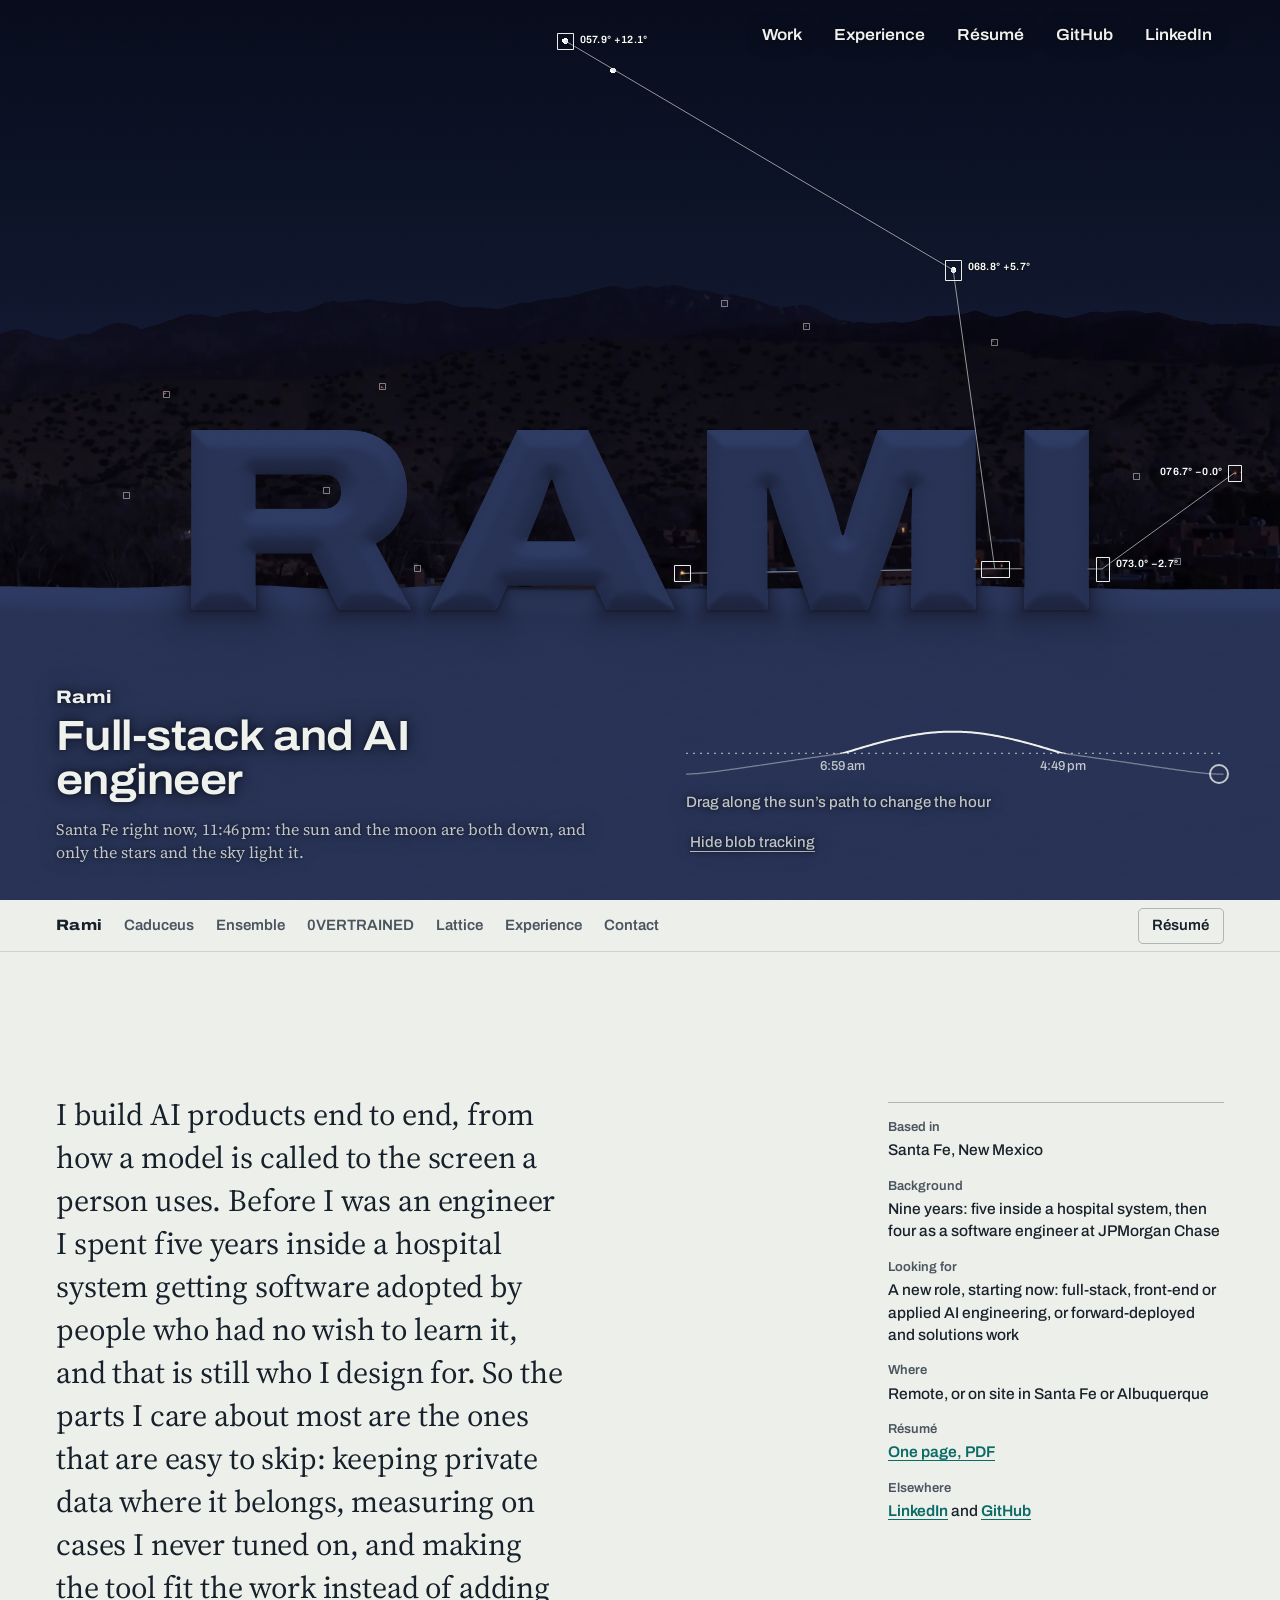
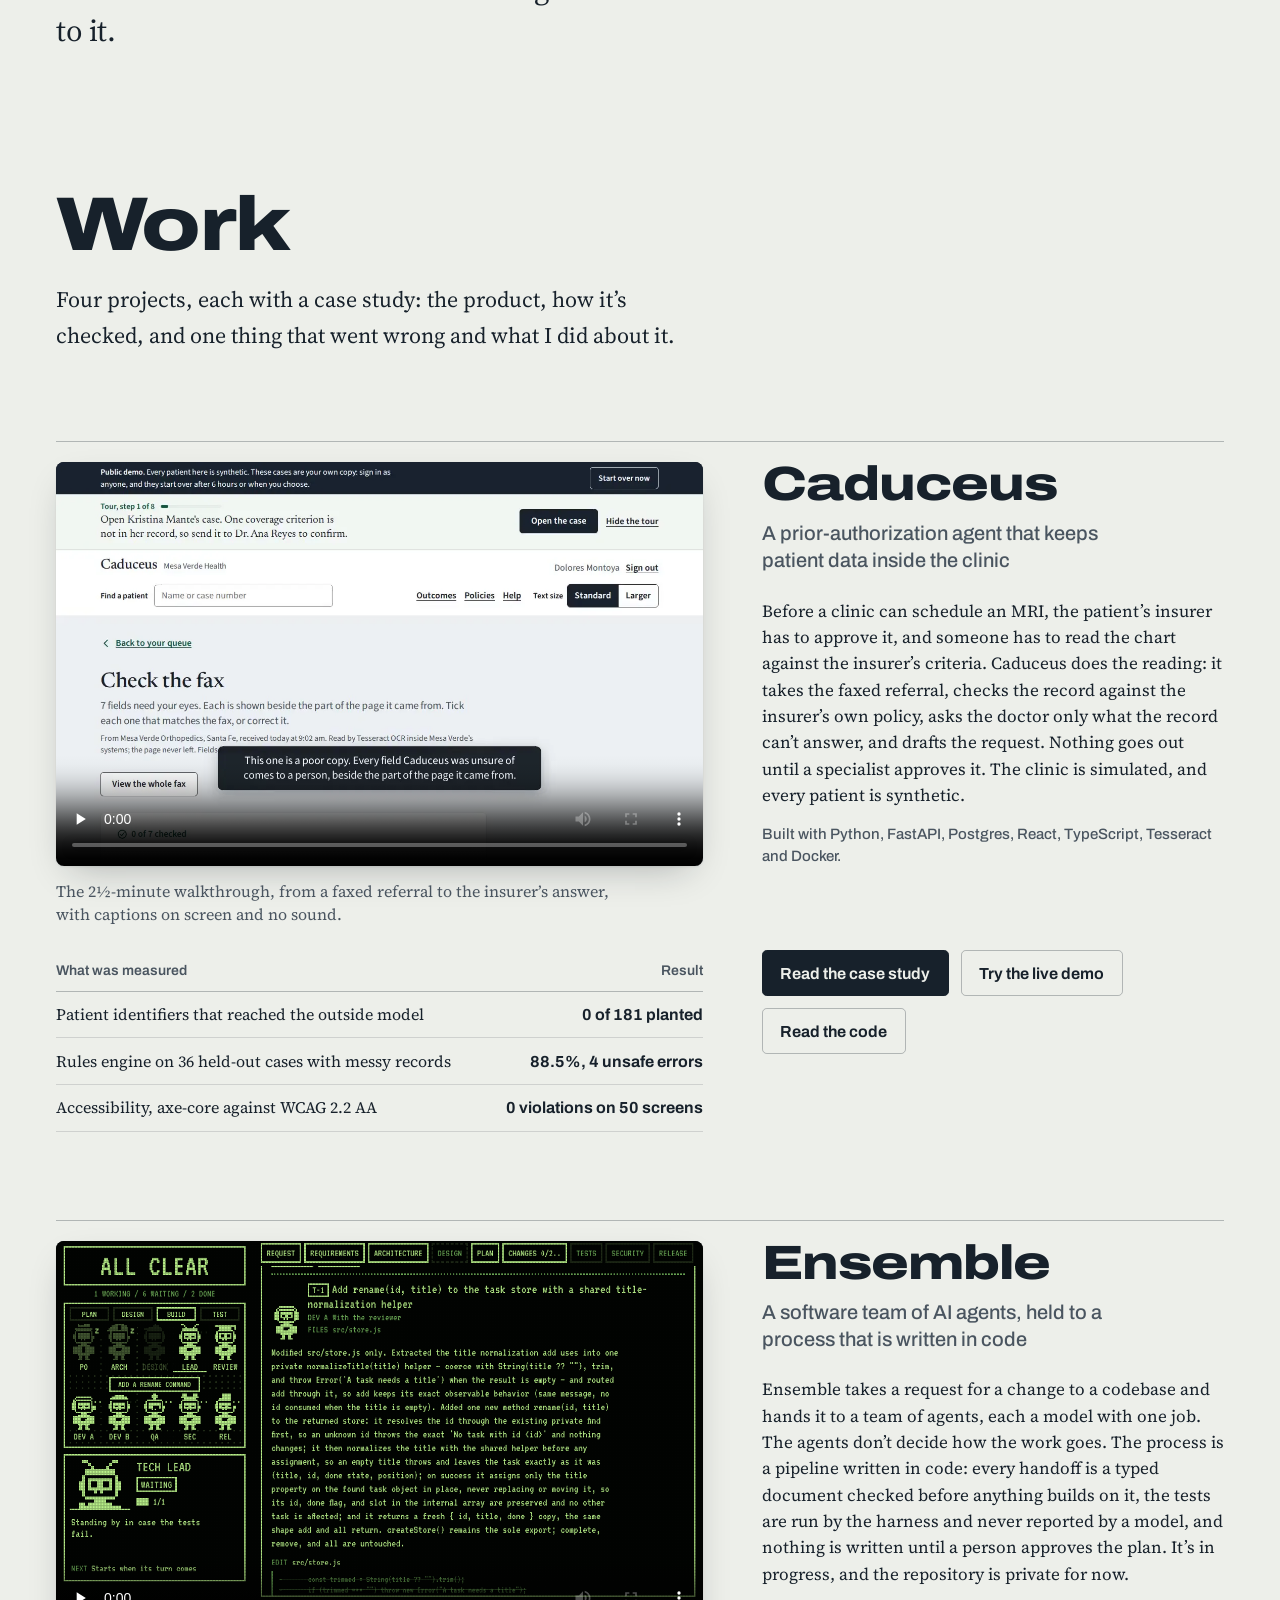
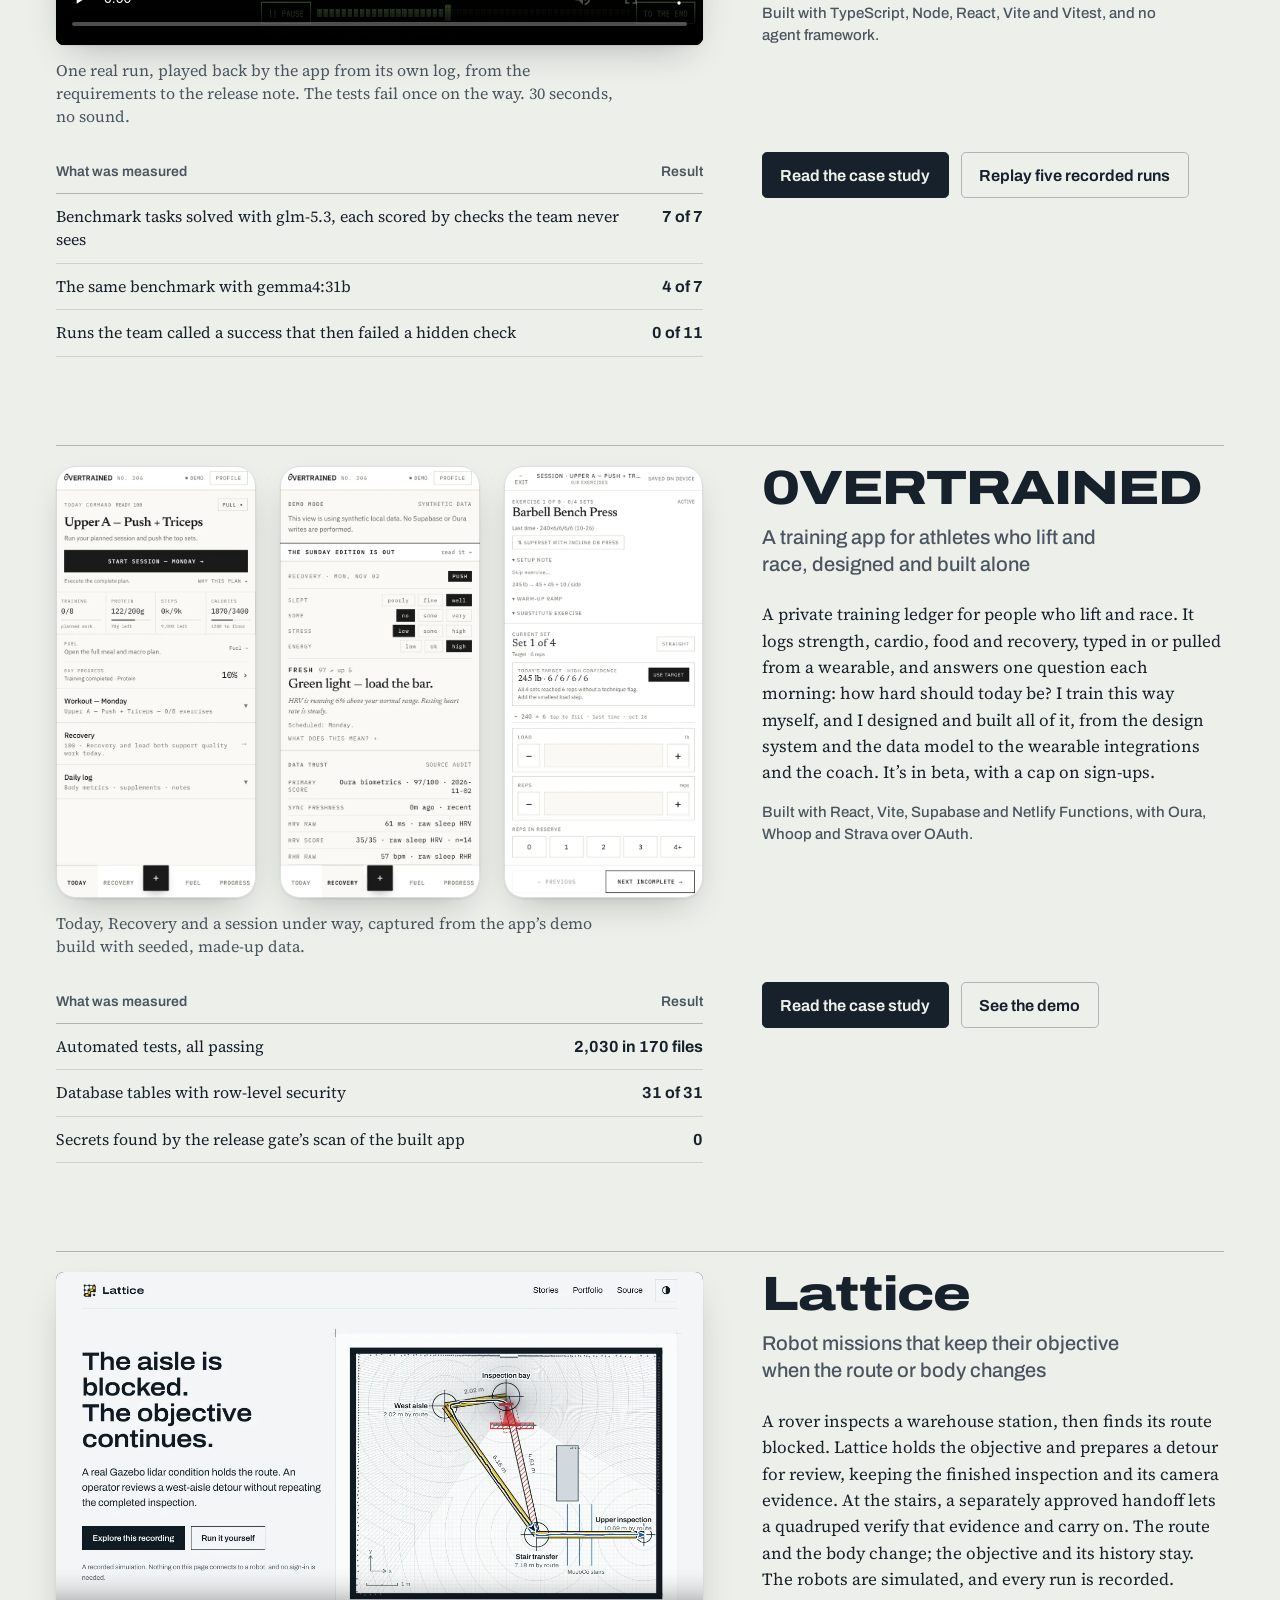
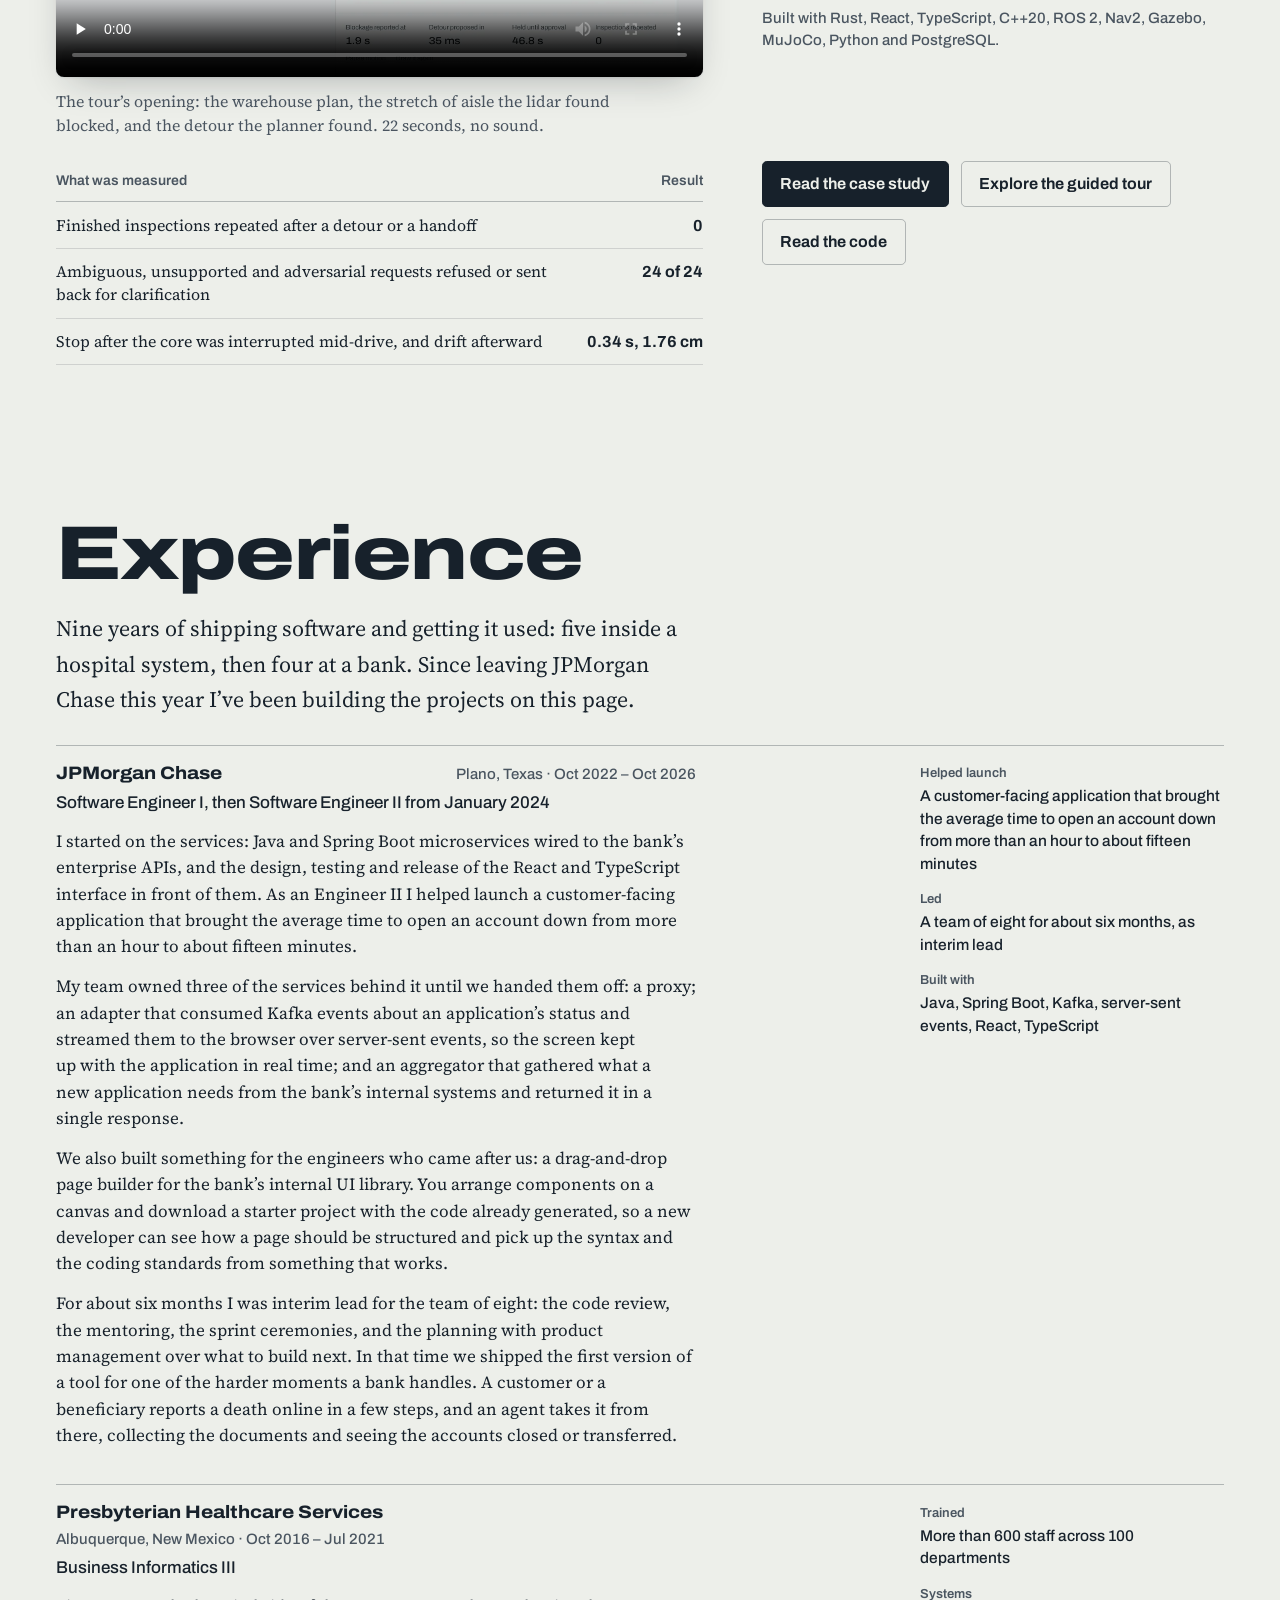
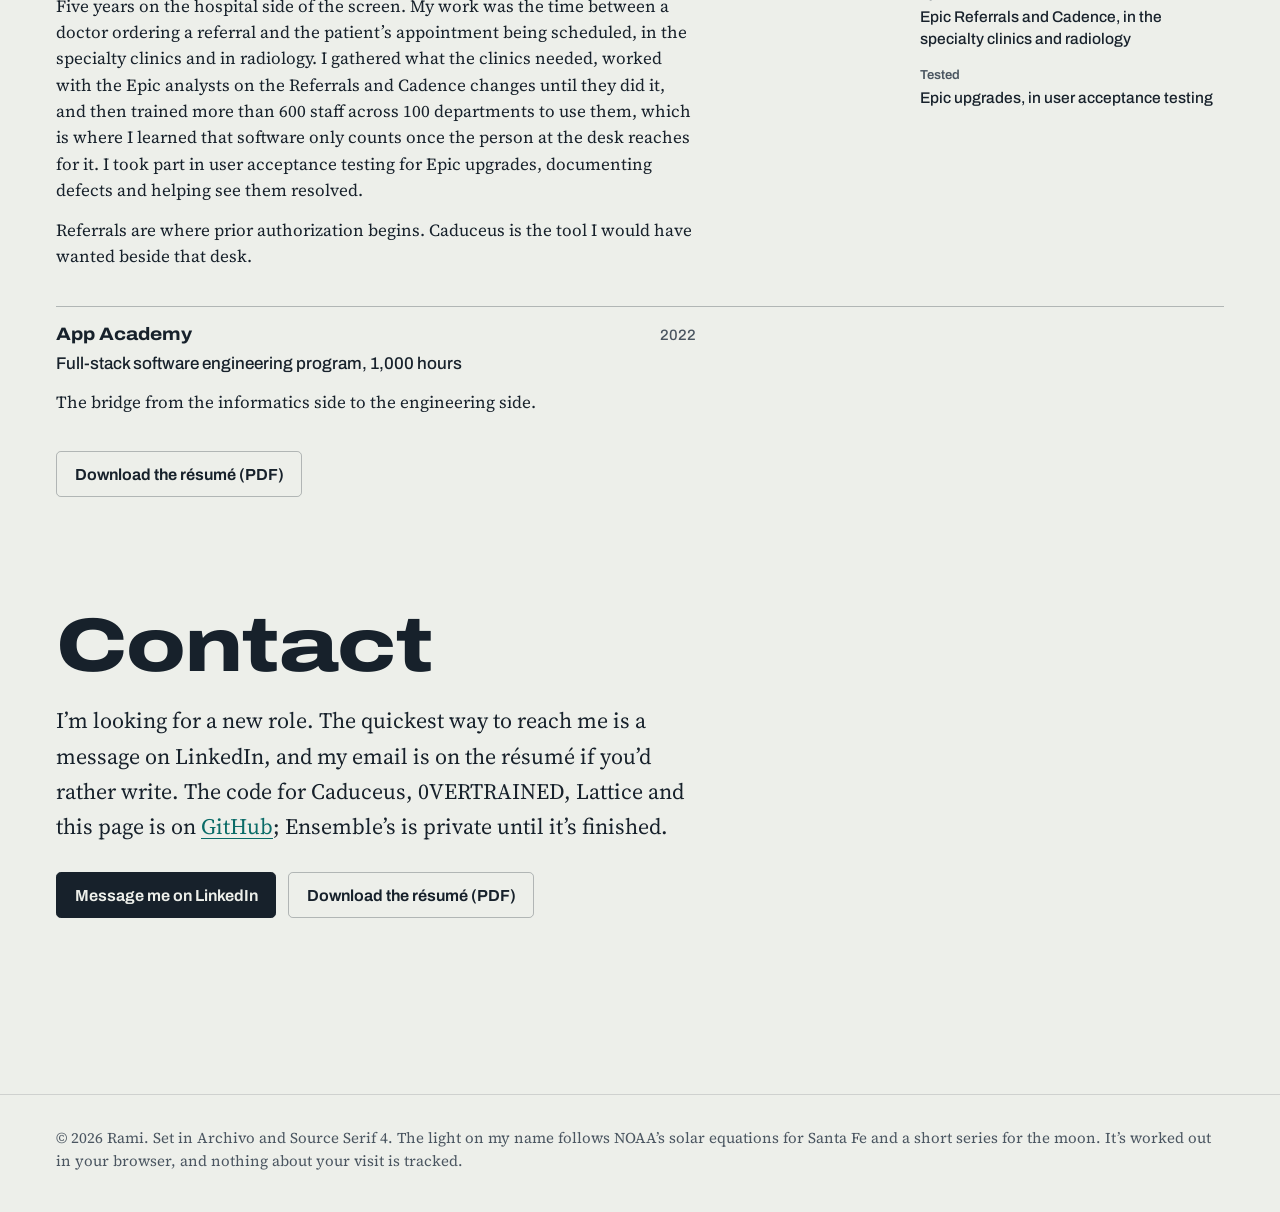
==== commit 63ea04dc: "Say I'm looking for a new role, and where, and make it easier to write to me The facts beside the in" ====
--- a/index.html
+++ b/index.html
@@ -205,7 +205,6 @@
         <ul class="actions">
           <li><a class="button button--primary" href="work/overtrained/" aria-label="Read the case study of 0VERTRAINED">Read the case study</a></li>
           <li><a class="button" href="https://0vertrained.netlify.app/#/demo">See the demo</a></li>
-          <li><a class="button" href="https://github.com/0vertrained/0vertrained.exe" aria-label="Read the code of 0VERTRAINED">Read the code</a></li>
         </ul>
       </article>
 
--- a/assets/css/site.css
+++ b/assets/css/site.css
@@ -1409,6 +1409,10 @@
   font-size: clamp(1.1875rem, 1.8vw, 1.375rem);
 }
 
+.contact .actions {
+  margin-top: 0;
+}
+
 /* The roles, most recent first: a rule above each, the employer and the dates on one line where there is room. */
 .roles {
   display: grid;
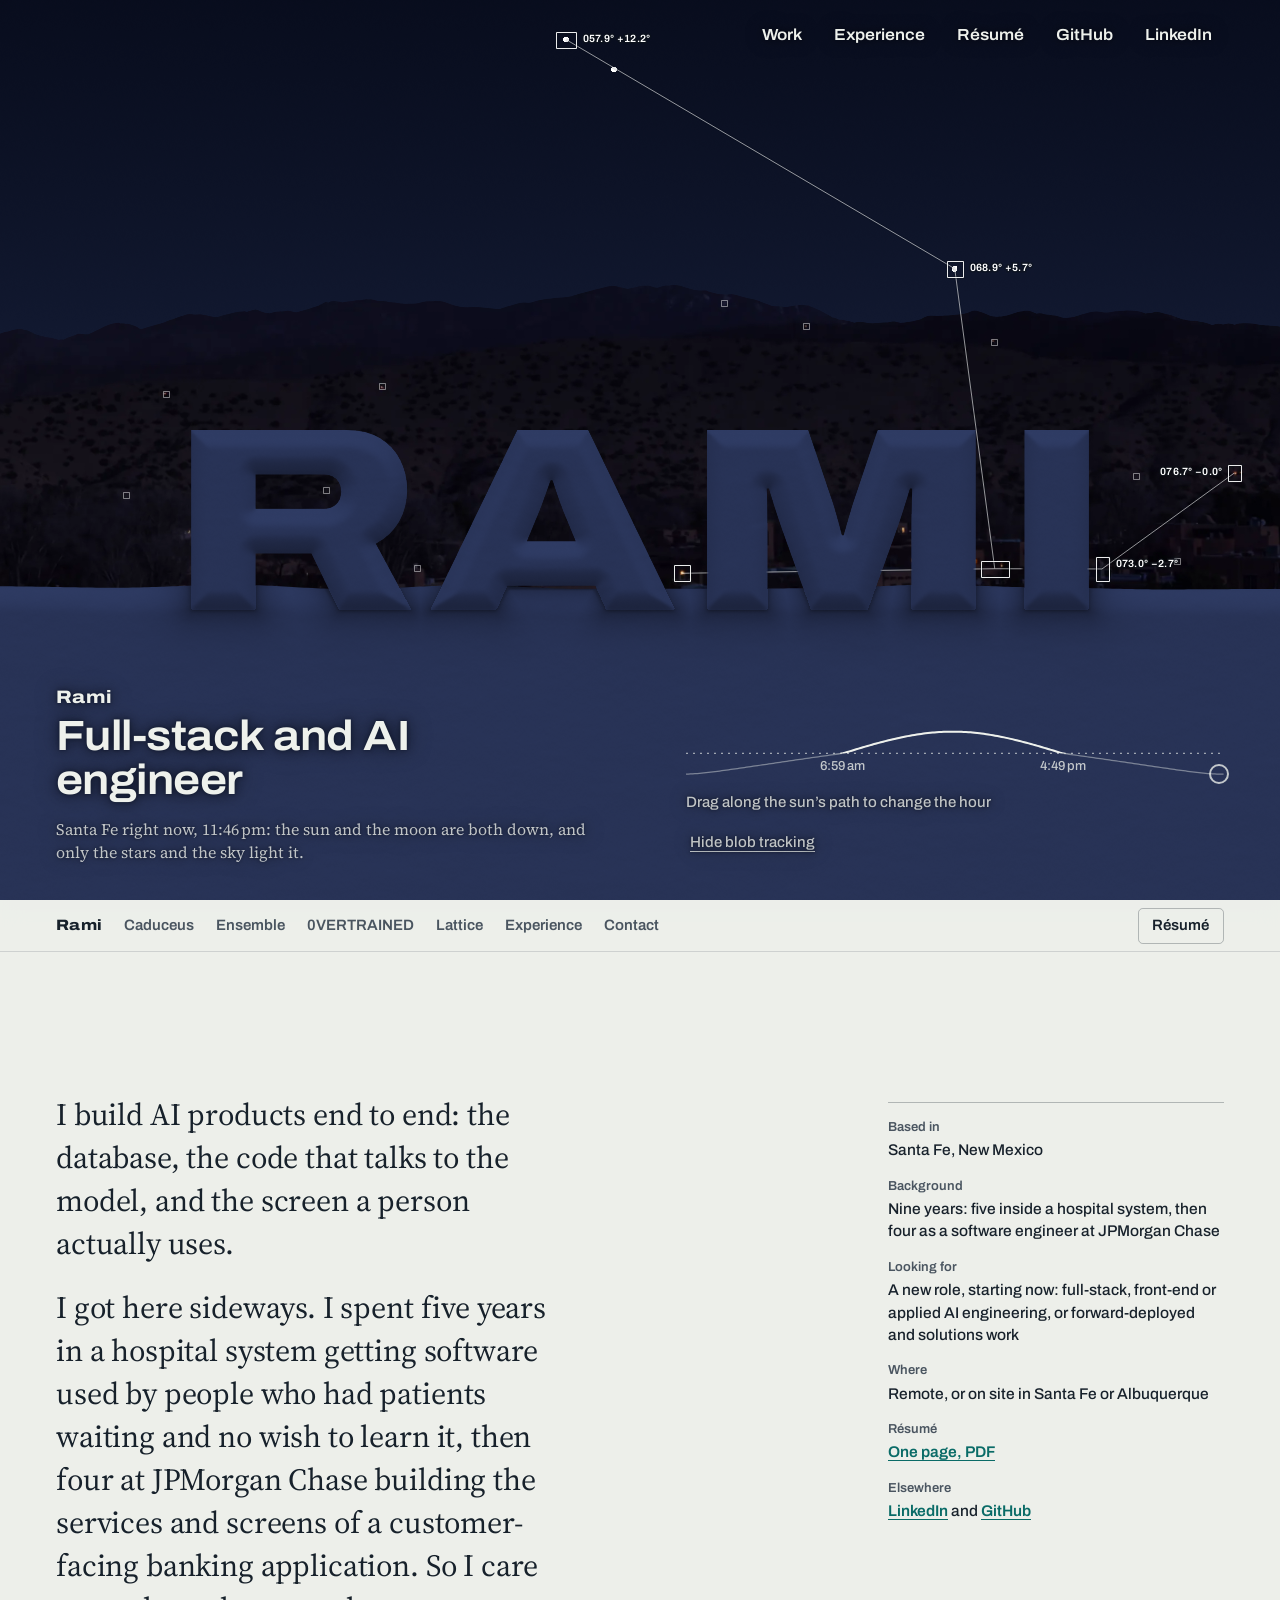
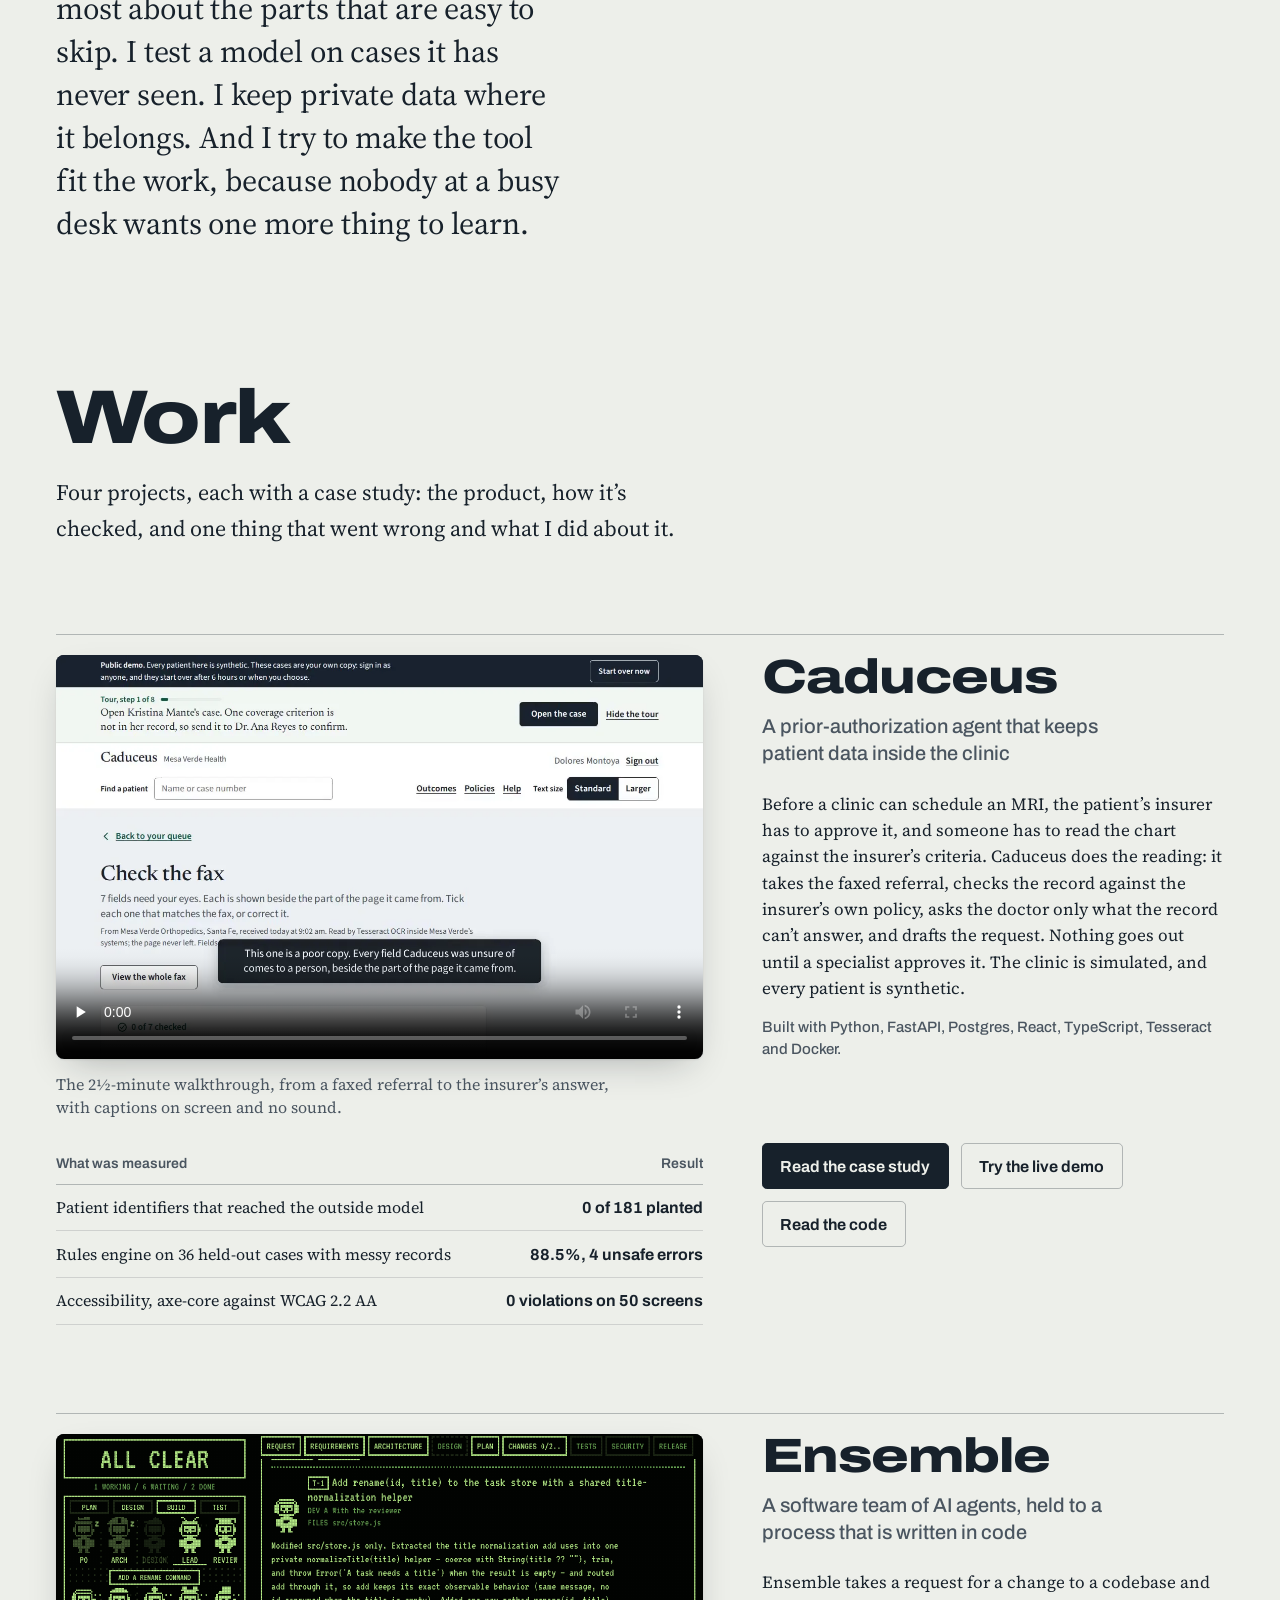
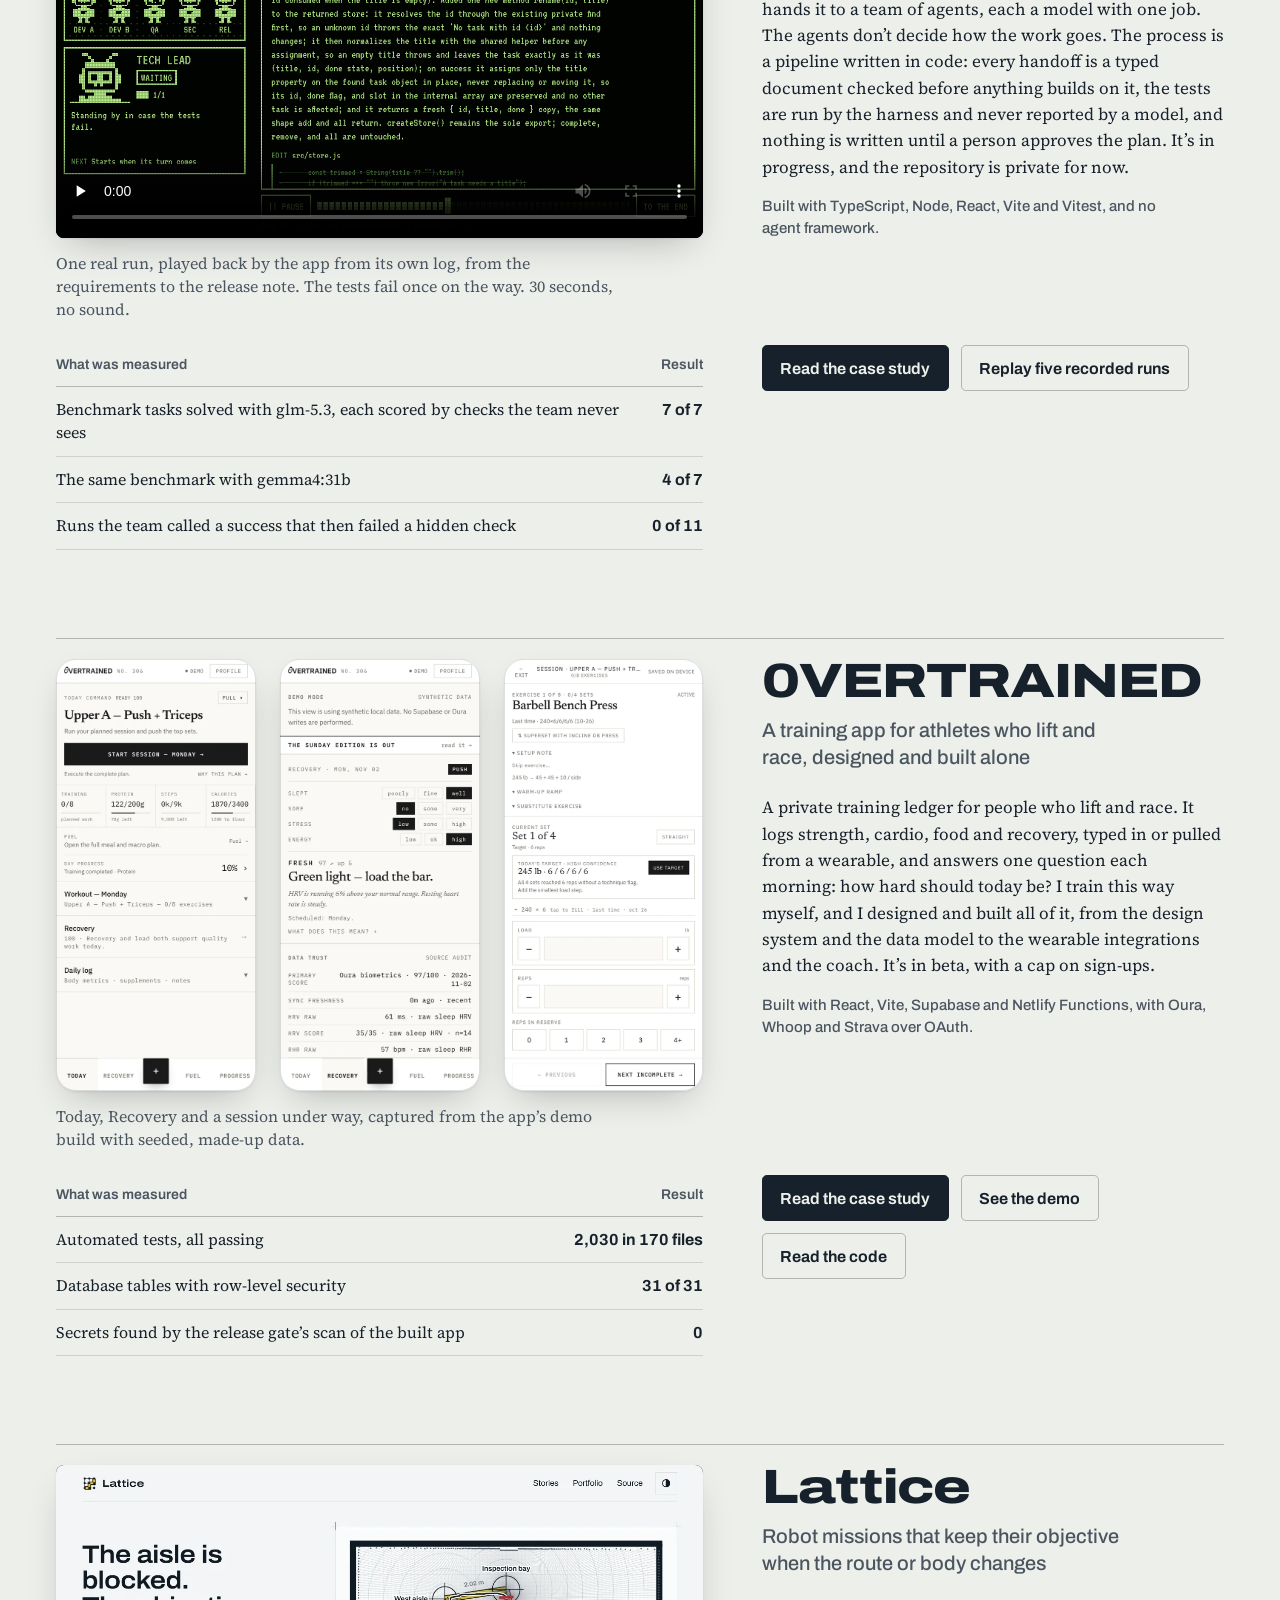
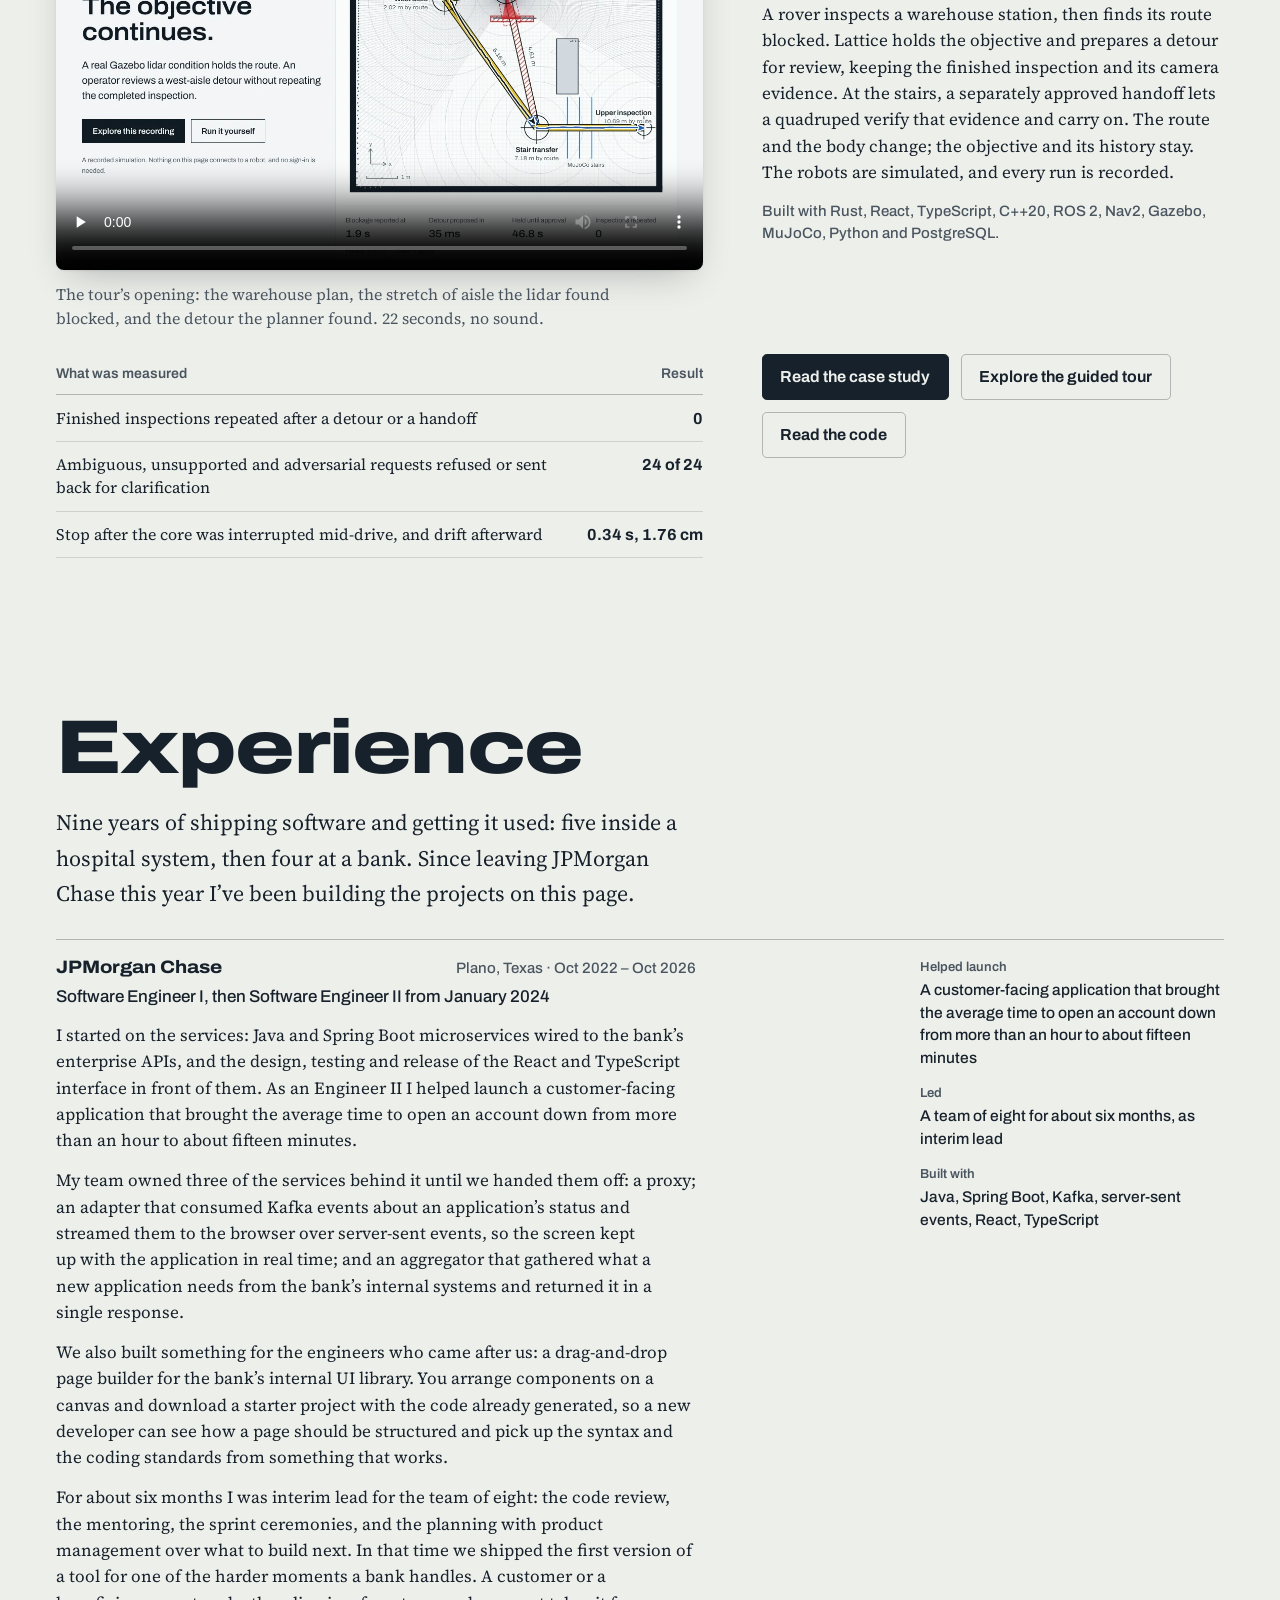
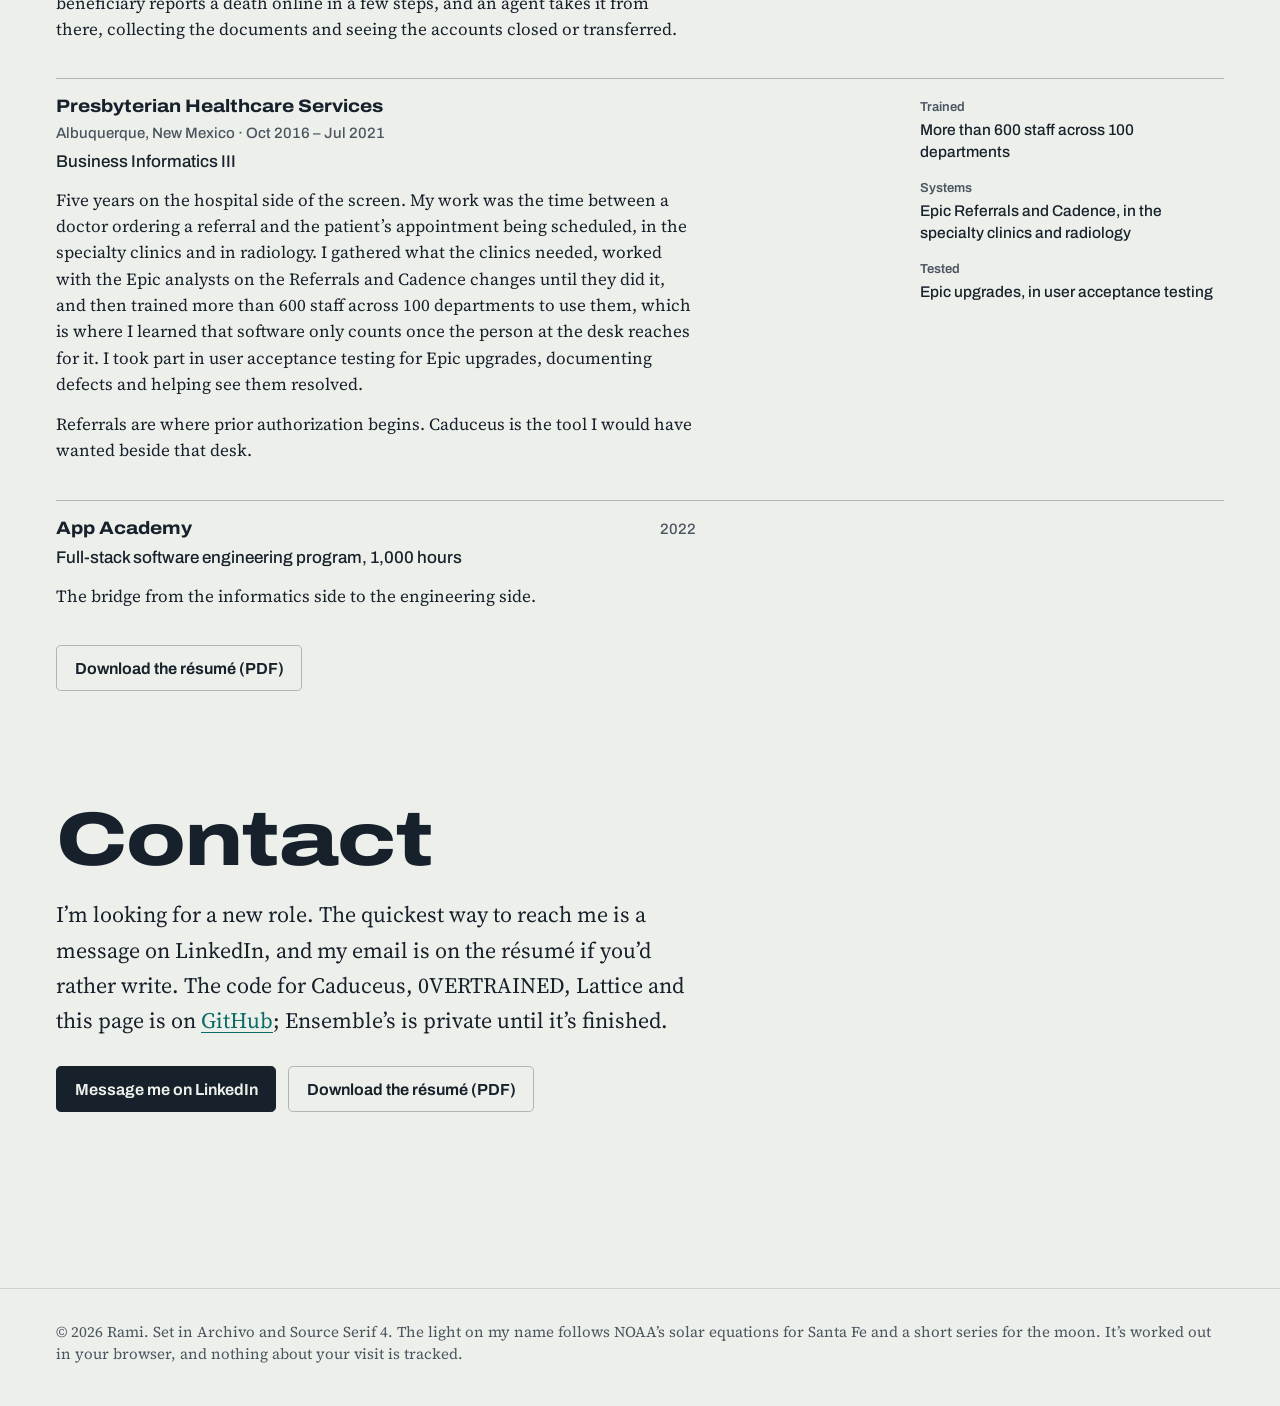
==== commit b796680c: "Rewrite the introduction in two short paragraphs It names JPMorgan as well as the hospital, and ends" ====
--- a/index.html
+++ b/index.html
@@ -101,7 +101,10 @@
 
   <main id="main">
     <section class="intro" aria-label="About">
-      <p class="intro__lede">I build AI products end to end, from how a model is called to the screen a person uses. Before I was an engineer I spent five years inside a hospital system getting software adopted by people who had no wish to learn it, and that is still who I design for. So the parts I care about most are the ones that are easy to skip: keeping private data where it belongs, measuring on cases I never tuned on, and making the tool fit the work instead of adding to it.</p>
+      <div class="intro__lede">
+        <p>I build AI products end to end: the database, the code that talks to the model, and the screen a person actually uses.</p>
+        <p>I got here sideways. I spent five years in a hospital system getting software used by people who had patients waiting and no wish to learn it, then four at JPMorgan Chase building the services and screens of a customer-facing banking application. So I care most about the parts that are easy to skip. I test a model on cases it has never seen. I keep private data where it belongs. And I try to make the tool fit the work, because nobody at a busy desk wants one more thing to learn.</p>
+      </div>
       <dl class="facts glance">
         <div><dt>Based in</dt><dd>Santa Fe, New Mexico</dd></div>
         <div><dt>Background</dt><dd>Nine years: five inside a hospital system, then four as a software engineer at JPMorgan Chase</dd></div>
@@ -205,6 +208,7 @@
         <ul class="actions">
           <li><a class="button button--primary" href="work/overtrained/" aria-label="Read the case study of 0VERTRAINED">Read the case study</a></li>
           <li><a class="button" href="https://0vertrained.netlify.app/#/demo">See the demo</a></li>
+          <li><a class="button" href="https://github.com/0vertrained/0vertrained.exe" aria-label="Read the code of 0VERTRAINED">Read the code</a></li>
         </ul>
       </article>
 
--- a/assets/css/site.css
+++ b/assets/css/site.css
@@ -537,6 +537,14 @@
   letter-spacing: -0.005em;
 }
 
+.intro__lede p {
+  margin: 0;
+}
+
+.intro__lede p + p {
+  margin-top: 0.7em;
+}
+
 /* Work, on the front page: for each project its product, what it is, three things that were measured, and the
    way in to its case study. */
 .work {
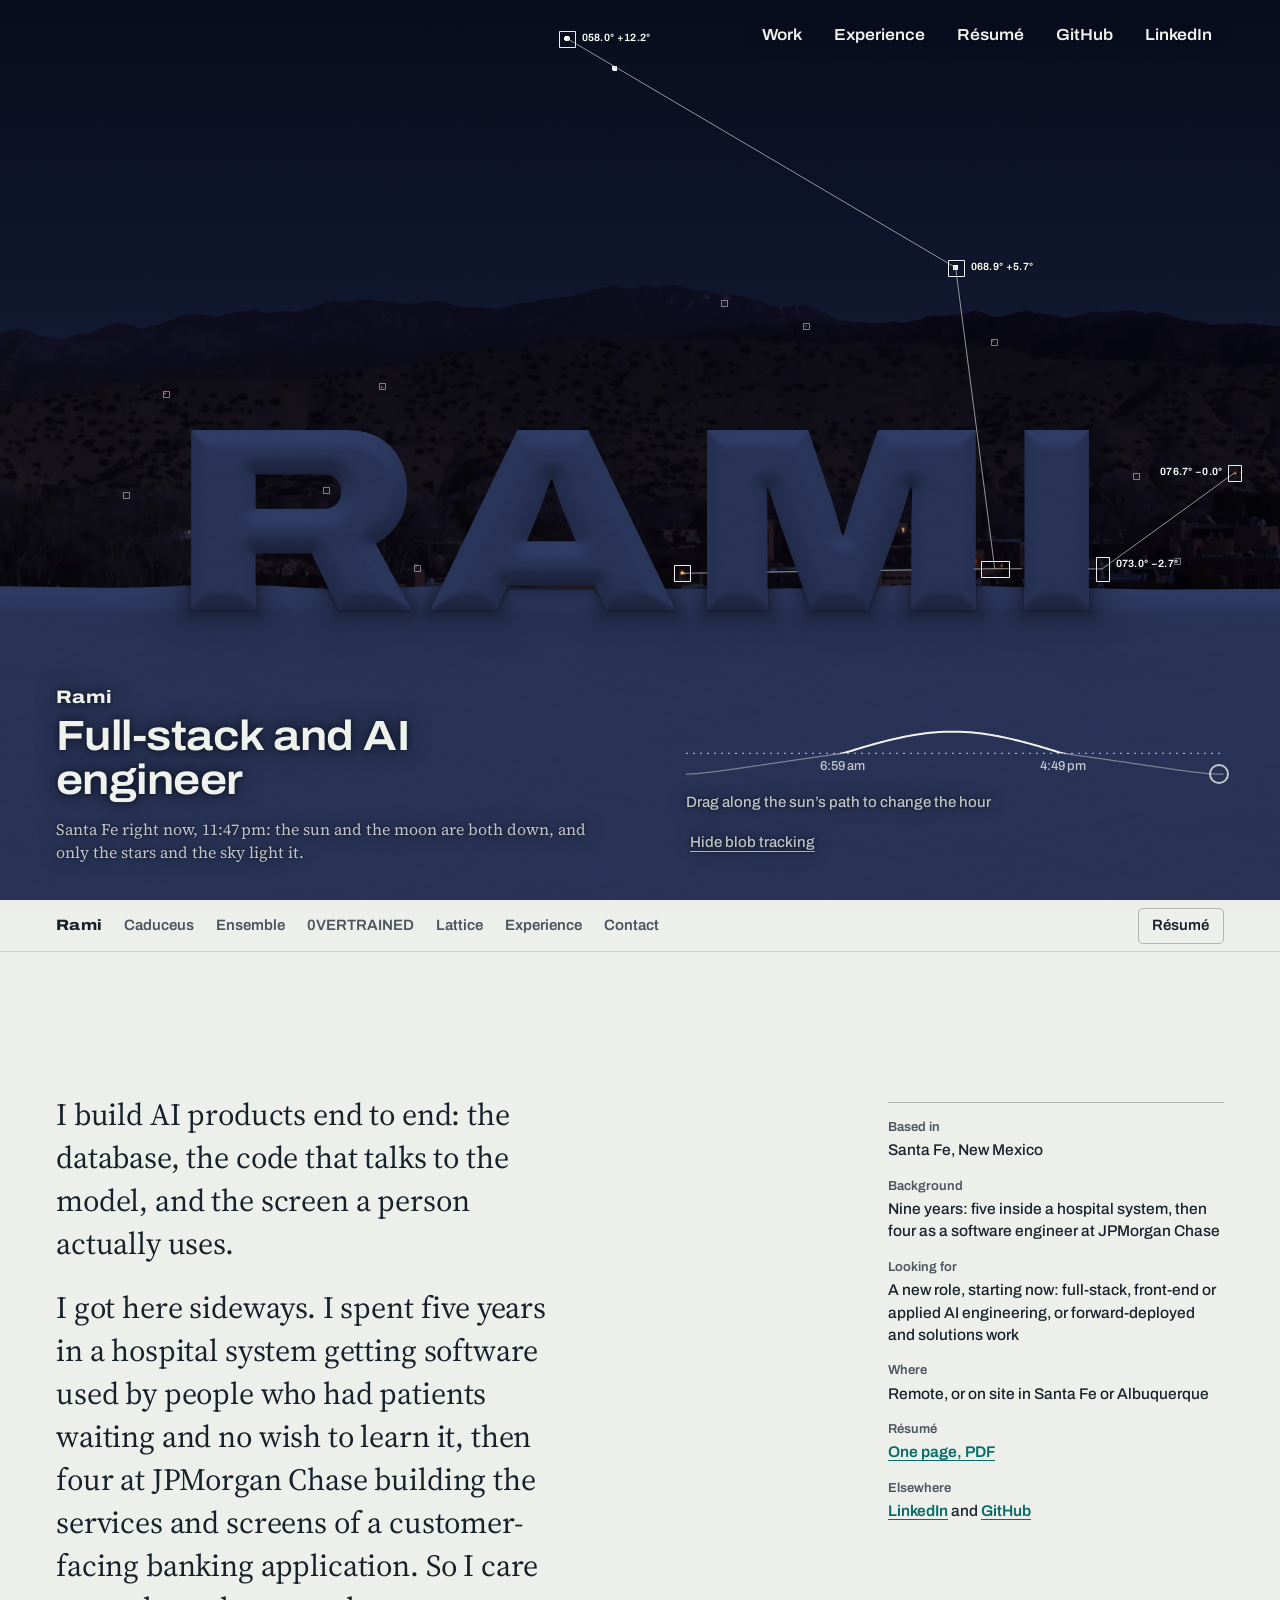
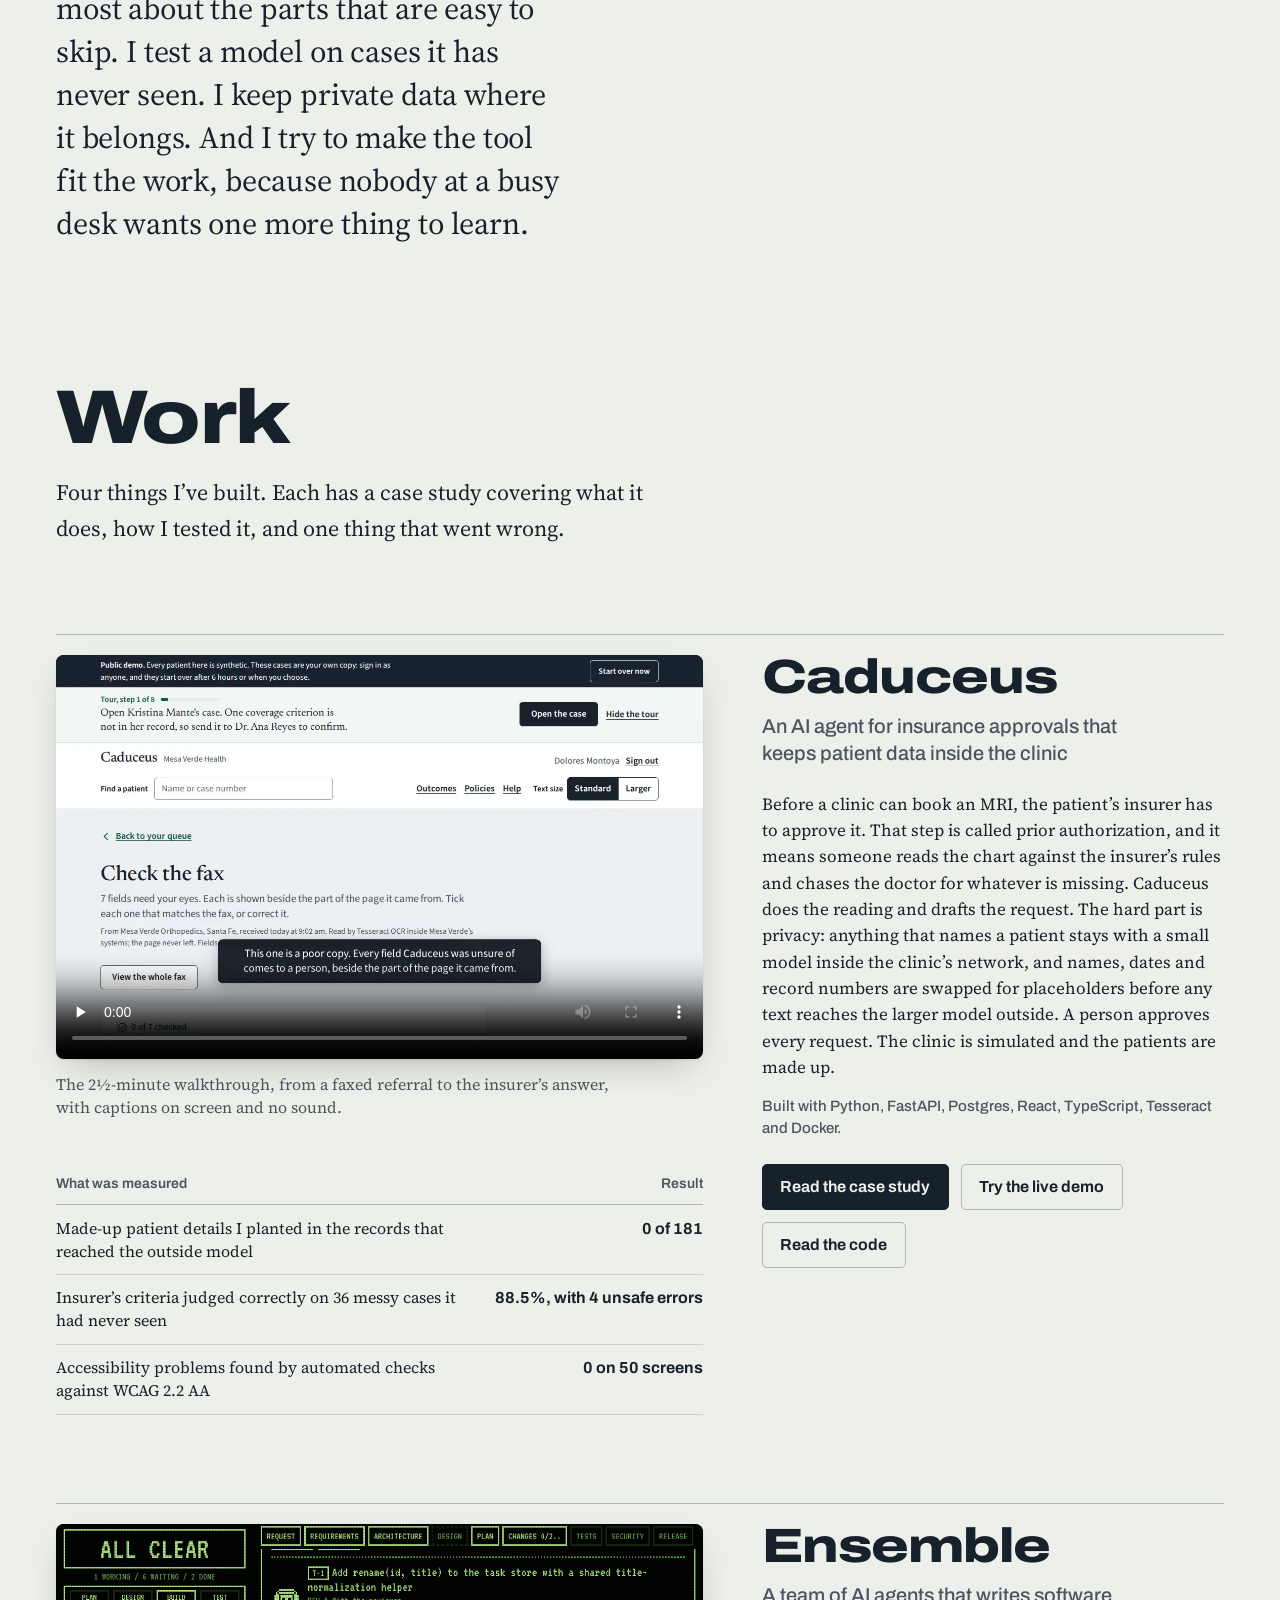
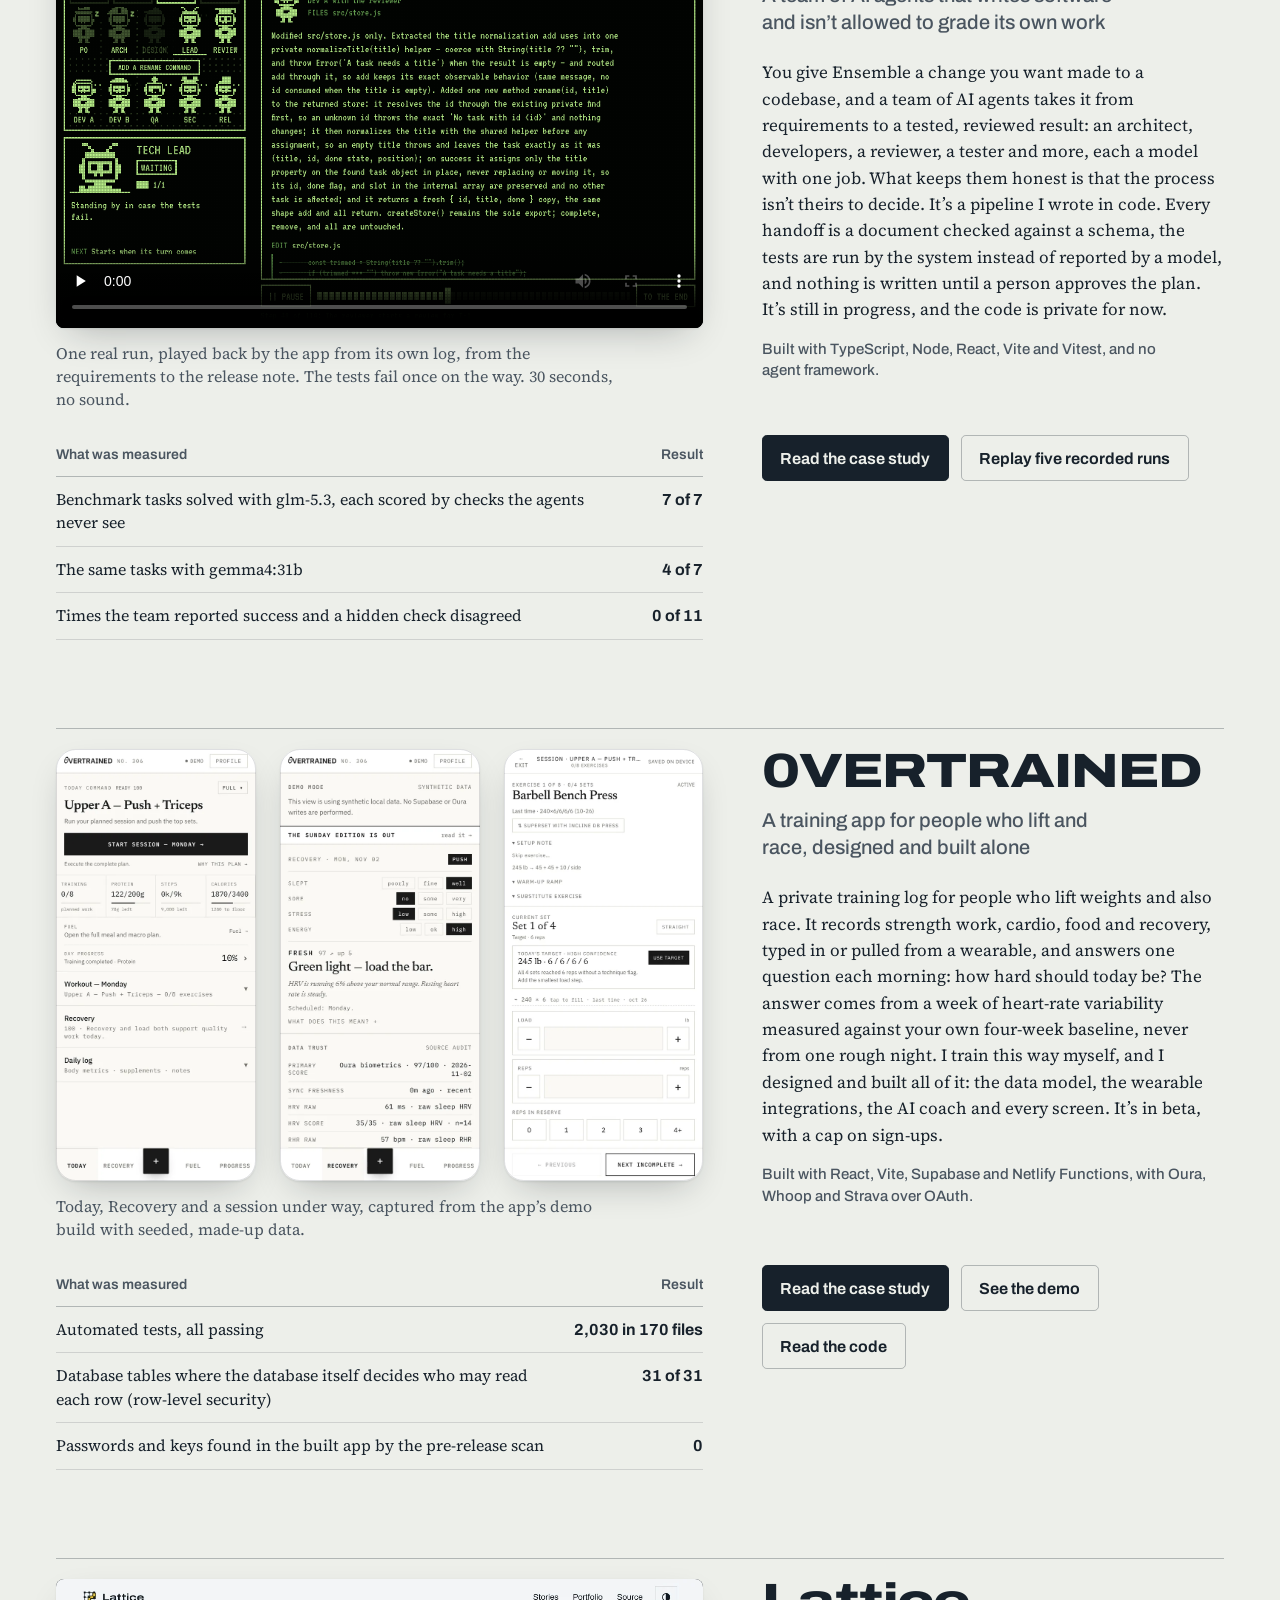
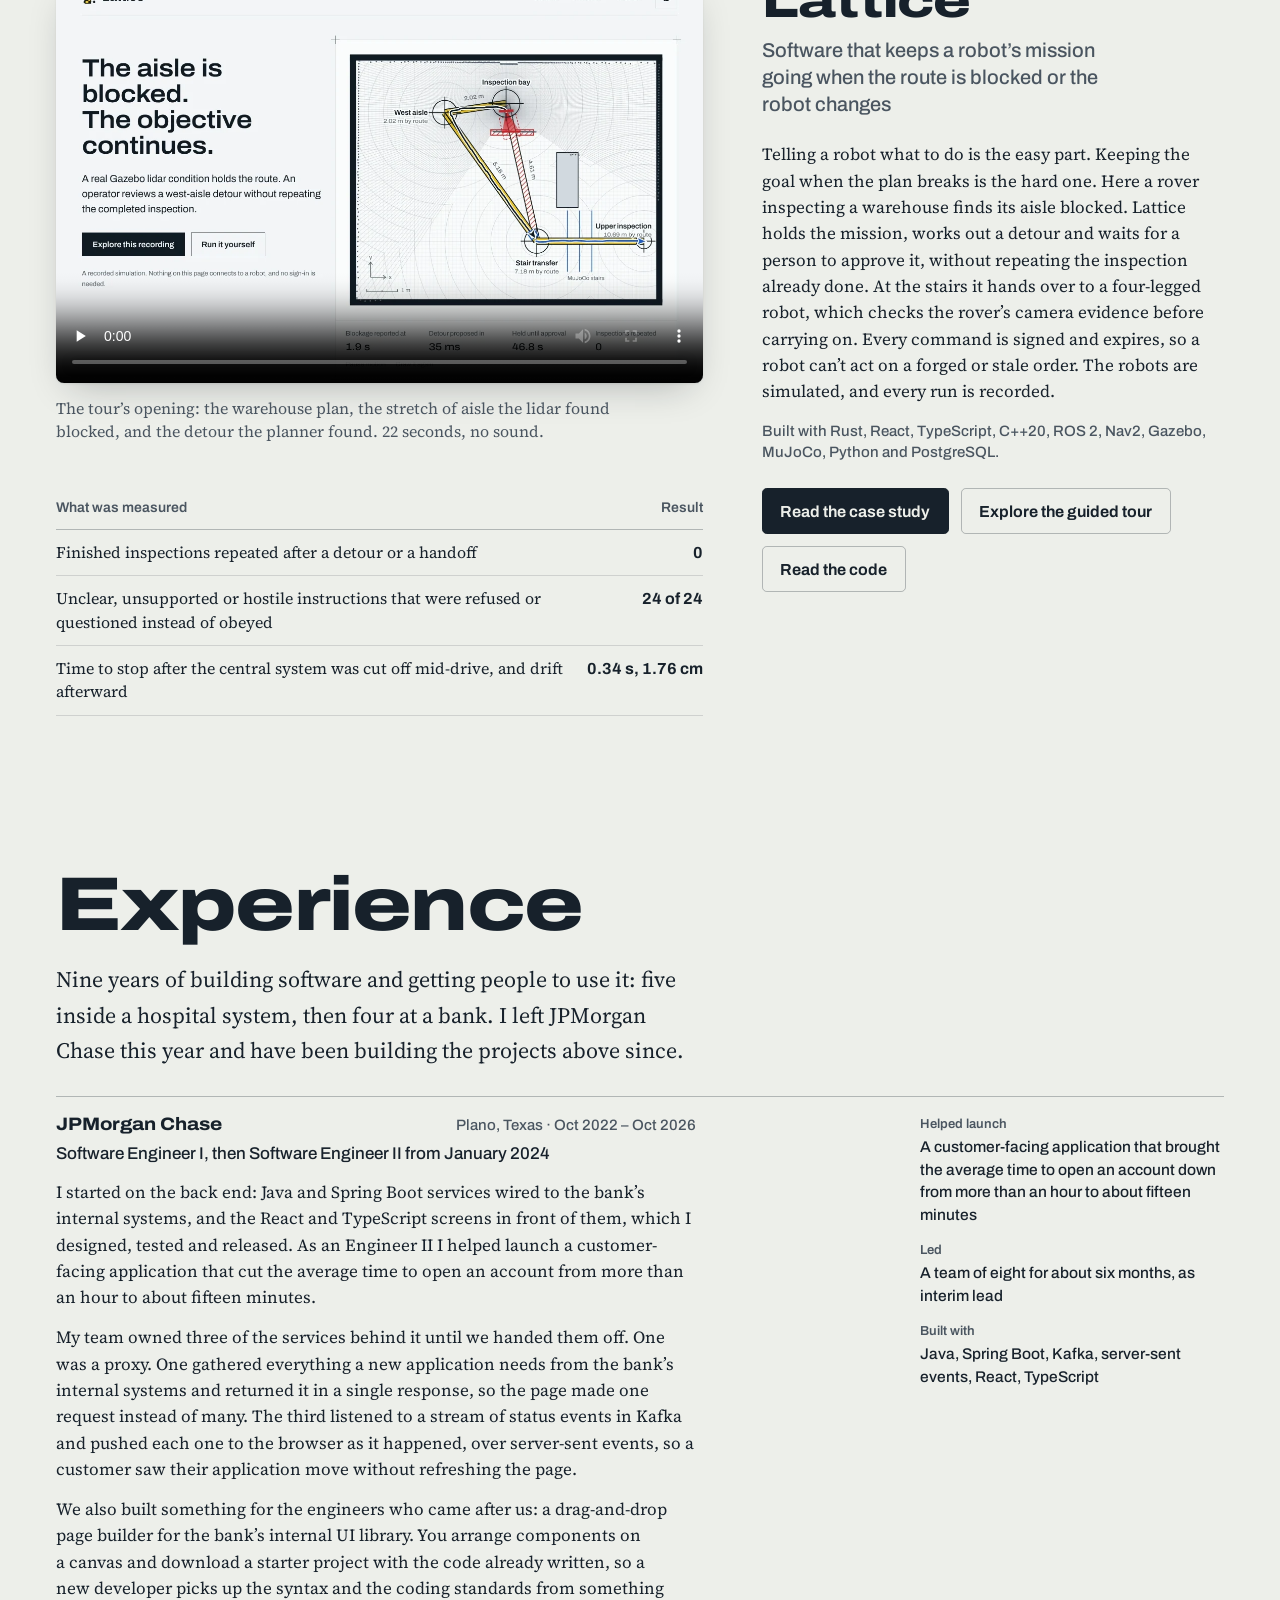
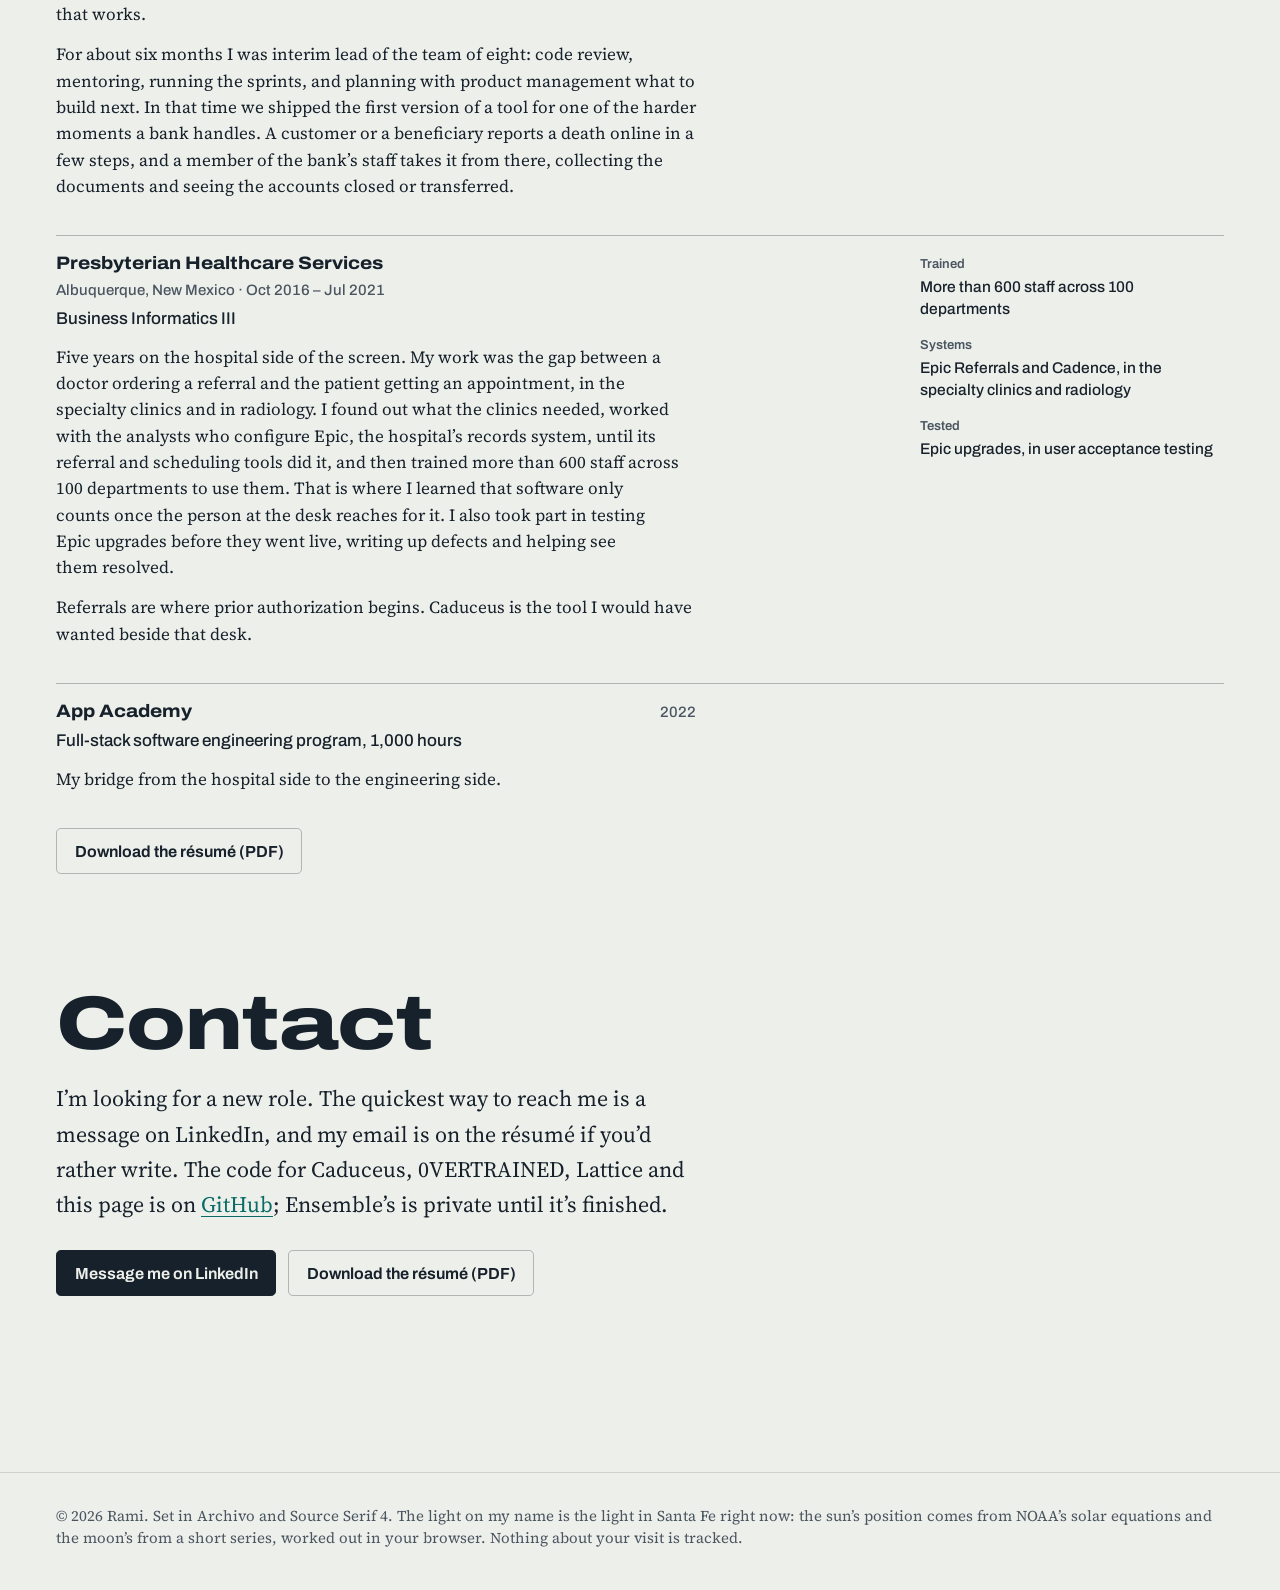
==== commit 100ef4da: "Tell the Experience section in shorter sentences Kafka, server-sent events and Epic are each explain" ====
--- a/index.html
+++ b/index.html
@@ -4,7 +4,7 @@
   <meta charset="utf-8">
   <meta name="viewport" content="width=device-width, initial-scale=1, viewport-fit=cover">
   <title>Rami, full-stack and AI engineer</title>
-  <meta name="description" content="Rami builds AI products end to end: a prior-authorization agent that keeps patient data inside the clinic, a team of AI agents held to a process written in code, a training app for athletes, and robot missions that keep their objective across bodies.">
+  <meta name="description" content="Rami builds AI products end to end: an AI agent for insurance approvals that keeps patient data inside the clinic, a team of AI agents that can’t grade its own work, a training app for people who lift and race, and software that keeps a robot’s mission going when the plan breaks.">
   <meta name="theme-color" content="#edefea" media="(prefers-color-scheme: light)">
   <meta name="theme-color" content="#0d131a" media="(prefers-color-scheme: dark)">
   <meta name="color-scheme" content="light dark">
@@ -117,12 +117,12 @@
 
     <section class="work" id="work" aria-labelledby="work-title">
       <h2 class="work__title" id="work-title">Work</h2>
-      <p>Four projects, each with a case study: the product, how it’s checked, and one thing that went wrong and what I did about it.</p>
+      <p>Four things I’ve built. Each has a case study covering what it does, how I tested it, and one thing that went wrong.</p>
 
       <article class="piece" id="caduceus" aria-labelledby="caduceus-title">
         <header class="piece__head">
           <h3 class="piece__title" id="caduceus-title" translate="no"><a href="work/caduceus/">Caduceus</a></h3>
-          <p class="piece__kind">A prior-authorization agent that keeps patient data inside the clinic</p>
+          <p class="piece__kind">An AI agent for insurance approvals that keeps patient data inside the clinic</p>
         </header>
         <figure class="walkthrough piece__media">
           <video controls preload="none" playsinline width="1280" height="800" data-poster="assets/img/caduceus/walkthrough.webp" aria-label="Recording of the Caduceus walkthrough, from a faxed referral to the insurer’s answer">
@@ -132,15 +132,15 @@
           <figcaption>The 2½-minute walkthrough, from a faxed referral to the insurer’s answer, with captions on screen and no sound.</figcaption>
         </figure>
         <div class="piece__text">
-          <p>Before a clinic can schedule an MRI, the patient’s insurer has to approve it, and someone has to read the chart against the insurer’s criteria. Caduceus does the reading: it takes the faxed referral, checks the record against the insurer’s own policy, asks the doctor only what the record can’t answer, and drafts the request. Nothing goes out until a specialist approves it. The clinic is simulated, and every patient is synthetic.</p>
+          <p>Before a clinic can book an MRI, the patient’s insurer has to approve it. That step is called prior authorization, and it means someone reads the chart against the insurer’s rules and chases the doctor for whatever is missing. Caduceus does the reading and drafts the request. The hard part is privacy: anything that names a patient stays with a small model inside the clinic’s network, and names, dates and record numbers are swapped for placeholders before any text reaches the larger model outside. A person approves every request. The clinic is simulated and the patients are made up.</p>
           <p class="piece__built">Built with Python, FastAPI, Postgres, React, TypeScript, Tesseract and Docker.</p>
         </div>
         <table class="scorecard piece__measured">
           <thead><tr><th scope="col">What was measured</th><th scope="col">Result</th></tr></thead>
           <tbody>
-            <tr><th scope="row">Patient identifiers that reached the outside model</th><td>0 of 181 planted</td></tr>
-            <tr><th scope="row">Rules engine on 36 held-out cases with messy records</th><td>88.5%, 4 unsafe errors</td></tr>
-            <tr><th scope="row">Accessibility, axe-core against WCAG 2.2 AA</th><td>0 violations on 50 screens</td></tr>
+            <tr><th scope="row">Made-up patient details I planted in the records that reached the outside model</th><td>0 of 181</td></tr>
+            <tr><th scope="row">Insurer’s criteria judged correctly on 36 messy cases it had never seen</th><td>88.5%, with 4 unsafe errors</td></tr>
+            <tr><th scope="row">Accessibility problems found by automated checks against WCAG 2.2 AA</th><td>0 on 50 screens</td></tr>
           </tbody>
         </table>
         <ul class="actions">
@@ -153,7 +153,7 @@
       <article class="piece" id="ensemble" aria-labelledby="ensemble-title">
         <header class="piece__head">
           <h3 class="piece__title" id="ensemble-title" translate="no"><a href="work/ensemble/">Ensemble</a></h3>
-          <p class="piece__kind">A software team of AI agents, held to a process that is written in code</p>
+          <p class="piece__kind">A team of AI agents that writes software and isn’t allowed to grade its own work</p>
         </header>
         <figure class="walkthrough piece__media">
           <video controls preload="none" playsinline width="1280" height="800" data-poster="assets/img/ensemble/run.webp" aria-label="Recording of the Ensemble app playing back one run, from the request to the release note">
@@ -163,15 +163,15 @@
           <figcaption>One real run, played back by the app from its own log, from the requirements to the release note. The tests fail once on the way. 30 seconds, no sound.</figcaption>
         </figure>
         <div class="piece__text">
-          <p>Ensemble takes a request for a change to a codebase and hands it to a team of agents, each a model with one job. The agents don’t decide how the work goes. The process is a pipeline written in code: every handoff is a typed document checked before anything builds on it, the tests are run by the harness and never reported by a model, and nothing is written until a person approves the plan. It’s in progress, and the repository is private for now.</p>
+          <p>You give Ensemble a change you want made to a codebase, and a team of AI agents takes it from requirements to a tested, reviewed result: an architect, developers, a reviewer, a tester and more, each a model with one job. What keeps them honest is that the process isn’t theirs to decide. It’s a pipeline I wrote in code. Every handoff is a document checked against a schema, the tests are run by the system instead of reported by a model, and nothing is written until a person approves the plan. It’s still in progress, and the code is private for now.</p>
           <p class="piece__built">Built with TypeScript, Node, React, Vite and Vitest, and no agent framework.</p>
         </div>
         <table class="scorecard piece__measured">
           <thead><tr><th scope="col">What was measured</th><th scope="col">Result</th></tr></thead>
           <tbody>
-            <tr><th scope="row">Benchmark tasks solved with <span translate="no">glm-5.3</span>, each scored by checks the team never sees</th><td>7 of 7</td></tr>
-            <tr><th scope="row">The same benchmark with <span translate="no">gemma4:31b</span></th><td>4 of 7</td></tr>
-            <tr><th scope="row">Runs the team called a success that then failed a hidden check</th><td>0 of 11</td></tr>
+            <tr><th scope="row">Benchmark tasks solved with <span translate="no">glm-5.3</span>, each scored by checks the agents never see</th><td>7 of 7</td></tr>
+            <tr><th scope="row">The same tasks with <span translate="no">gemma4:31b</span></th><td>4 of 7</td></tr>
+            <tr><th scope="row">Times the team reported success and a hidden check disagreed</th><td>0 of 11</td></tr>
           </tbody>
         </table>
         <ul class="actions">
@@ -183,7 +183,7 @@
       <article class="piece" id="overtrained" aria-labelledby="overtrained-title">
         <header class="piece__head">
           <h3 class="piece__title" id="overtrained-title" translate="no"><a href="work/overtrained/">0VERTRAINED</a></h3>
-          <p class="piece__kind">A training app for athletes who lift and race, designed and built alone</p>
+          <p class="piece__kind">A training app for people who lift and race, designed and built alone</p>
         </header>
         <figure class="piece__media">
           <ul class="piece__phones">
@@ -194,15 +194,15 @@
           <figcaption>Today, Recovery and a session under way, captured from the app’s demo build with seeded, made-up data.</figcaption>
         </figure>
         <div class="piece__text">
-          <p>A private training ledger for people who lift and race. It logs strength, cardio, food and recovery, typed in or pulled from a wearable, and answers one question each morning: how hard should today be? I train this way myself, and I designed and built all of it, from the design system and the data model to the wearable integrations and the coach. It’s in beta, with a cap on sign-ups.</p>
+          <p>A private training log for people who lift weights and also race. It records strength work, cardio, food and recovery, typed in or pulled from a wearable, and answers one question each morning: how hard should today be? The answer comes from a week of heart-rate variability measured against your own four-week baseline, never from one rough night. I train this way myself, and I designed and built all of it: the data model, the wearable integrations, the AI coach and every screen. It’s in beta, with a cap on sign-ups.</p>
           <p class="piece__built">Built with React, Vite, Supabase and Netlify Functions, with Oura, Whoop and Strava over OAuth.</p>
         </div>
         <table class="scorecard piece__measured">
           <thead><tr><th scope="col">What was measured</th><th scope="col">Result</th></tr></thead>
           <tbody>
             <tr><th scope="row">Automated tests, all passing</th><td>2,030 in 170 files</td></tr>
-            <tr><th scope="row">Database tables with row-level security</th><td>31 of 31</td></tr>
-            <tr><th scope="row">Secrets found by the release gate’s scan of the built app</th><td>0</td></tr>
+            <tr><th scope="row">Database tables where the database itself decides who may read each row (row-level security)</th><td>31 of 31</td></tr>
+            <tr><th scope="row">Passwords and keys found in the built app by the pre-release scan</th><td>0</td></tr>
           </tbody>
         </table>
         <ul class="actions">
@@ -215,7 +215,7 @@
       <article class="piece" id="lattice" aria-labelledby="lattice-title">
         <header class="piece__head">
           <h3 class="piece__title" id="lattice-title" translate="no"><a href="work/lattice/">Lattice</a></h3>
-          <p class="piece__kind">Robot missions that keep their objective when the route or body changes</p>
+          <p class="piece__kind">Software that keeps a robot’s mission going when the route is blocked or the robot changes</p>
         </header>
         <figure class="walkthrough piece__media">
           <video controls preload="none" playsinline width="1280" height="800" data-poster="assets/img/lattice/tour-opening-poster.webp" aria-label="Recording of the Lattice tour’s opening on the blocked aisle">
@@ -225,15 +225,15 @@
           <figcaption>The tour’s opening: the warehouse plan, the stretch of aisle the lidar found blocked, and the detour the planner found. 22 seconds, no sound.</figcaption>
         </figure>
         <div class="piece__text">
-          <p>A rover inspects a warehouse station, then finds its route blocked. Lattice holds the objective and prepares a detour for review, keeping the finished inspection and its camera evidence. At the stairs, a separately approved handoff lets a quadruped verify that evidence and carry on. The route and the body change; the objective and its history stay. The robots are simulated, and every run is recorded.</p>
+          <p>Telling a robot what to do is the easy part. Keeping the goal when the plan breaks is the hard one. Here a rover inspecting a warehouse finds its aisle blocked. Lattice holds the mission, works out a detour and waits for a person to approve it, without repeating the inspection already done. At the stairs it hands over to a four-legged robot, which checks the rover’s camera evidence before carrying on. Every command is signed and expires, so a robot can’t act on a forged or stale order. The robots are simulated, and every run is recorded.</p>
           <p class="piece__built">Built with Rust, React, TypeScript, C++20, ROS&nbsp;2, Nav2, Gazebo, MuJoCo, Python and PostgreSQL.</p>
         </div>
         <table class="scorecard piece__measured">
           <thead><tr><th scope="col">What was measured</th><th scope="col">Result</th></tr></thead>
           <tbody>
             <tr><th scope="row">Finished inspections repeated after a detour or a handoff</th><td>0</td></tr>
-            <tr><th scope="row">Ambiguous, unsupported and adversarial requests refused or sent back for clarification</th><td>24 of 24</td></tr>
-            <tr><th scope="row">Stop after the core was interrupted mid-drive, and drift afterward</th><td>0.34&nbsp;s, 1.76&nbsp;cm</td></tr>
+            <tr><th scope="row">Unclear, unsupported or hostile instructions that were refused or questioned instead of obeyed</th><td>24 of 24</td></tr>
+            <tr><th scope="row">Time to stop after the central system was cut off mid-drive, and drift afterward</th><td>0.34&nbsp;s, 1.76&nbsp;cm</td></tr>
           </tbody>
         </table>
         <ul class="actions">
@@ -246,7 +246,7 @@
 
     <section class="experience" id="experience" aria-labelledby="experience-title">
       <h2 class="experience__title" id="experience-title">Experience</h2>
-      <p>Nine years of shipping software and getting it used: five inside a hospital system, then four at a bank. Since leaving JPMorgan Chase this year I’ve been building the projects on this page.</p>
+      <p>Nine years of building software and getting people to use it: five inside a hospital system, then four at a bank. I left JPMorgan Chase this year and have been building the projects above since.</p>
       <ol class="roles" aria-label="Roles, most recent first">
         <li>
           <div class="roles__head">
@@ -260,10 +260,10 @@
             <div><dt>Built with</dt><dd>Java, Spring Boot, Kafka, server-sent events, React, TypeScript</dd></div>
           </dl>
           <div class="roles__story">
-            <p>I started on the services: Java and Spring Boot microservices wired to the bank’s enterprise APIs, and the design, testing and release of the React and TypeScript interface in front of them. As an Engineer II I helped launch a customer-facing application that brought the average time to open an account down from more than an hour to about fifteen minutes.</p>
-            <p>My team owned three of the services behind it until we handed them off: a proxy; an adapter that consumed Kafka events about an application’s status and streamed them to the browser over server-sent events, so the screen kept up with the application in real time; and an aggregator that gathered what a new application needs from the bank’s internal systems and returned it in a single response.</p>
-            <p>We also built something for the engineers who came after us: a drag-and-drop page builder for the bank’s internal UI library. You arrange components on a canvas and download a starter project with the code already generated, so a new developer can see how a page should be structured and pick up the syntax and the coding standards from something that works.</p>
-            <p>For about six months I was interim lead for the team of eight: the code review, the mentoring, the sprint ceremonies, and the planning with product management over what to build next. In that time we shipped the first version of a tool for one of the harder moments a bank handles. A customer or a beneficiary reports a death online in a few steps, and an agent takes it from there, collecting the documents and seeing the accounts closed or transferred.</p>
+            <p>I started on the back end: Java and Spring Boot services wired to the bank’s internal systems, and the React and TypeScript screens in front of them, which I designed, tested and released. As an Engineer II I helped launch a customer-facing application that cut the average time to open an account from more than an hour to about fifteen minutes.</p>
+            <p>My team owned three of the services behind it until we handed them off. One was a proxy. One gathered everything a new application needs from the bank’s internal systems and returned it in a single response, so the page made one request instead of many. The third listened to a stream of status events in Kafka and pushed each one to the browser as it happened, over server-sent events, so a customer saw their application move without refreshing the page.</p>
+            <p>We also built something for the engineers who came after us: a drag-and-drop page builder for the bank’s internal UI library. You arrange components on a canvas and download a starter project with the code already written, so a new developer picks up the syntax and the coding standards from something that works.</p>
+            <p>For about six months I was interim lead of the team of eight: code review, mentoring, running the sprints, and planning with product management what to build next. In that time we shipped the first version of a tool for one of the harder moments a bank handles. A customer or a beneficiary reports a death online in a few steps, and a member of the bank’s staff takes it from there, collecting the documents and seeing the accounts closed or transferred.</p>
           </div>
         </li>
         <li>
@@ -278,7 +278,7 @@
             <div><dt>Tested</dt><dd>Epic upgrades, in user acceptance testing</dd></div>
           </dl>
           <div class="roles__story">
-            <p>Five years on the hospital side of the screen. My work was the time between a doctor ordering a referral and the patient’s appointment being scheduled, in the specialty clinics and in radiology. I gathered what the clinics needed, worked with the Epic analysts on the Referrals and Cadence changes until they did it, and then trained more than 600 staff across 100 departments to use them, which is where I learned that software only counts once the person at the desk reaches for it. I took part in user acceptance testing for Epic upgrades, documenting defects and helping see them resolved.</p>
+            <p>Five years on the hospital side of the screen. My work was the gap between a doctor ordering a referral and the patient getting an appointment, in the specialty clinics and in radiology. I found out what the clinics needed, worked with the analysts who configure Epic, the hospital’s records system, until its referral and scheduling tools did it, and then trained more than 600 staff across 100 departments to use them. That is where I learned that software only counts once the person at the desk reaches for it. I also took part in testing Epic upgrades before they went live, writing up defects and helping see them resolved.</p>
             <p>Referrals are where prior authorization begins. Caduceus is the tool I would have wanted beside that desk.</p>
           </div>
         </li>
@@ -289,7 +289,7 @@
           </div>
           <p class="roles__title">Full-stack software engineering program, 1,000 hours</p>
           <div class="roles__story">
-            <p>The bridge from the informatics side to the engineering side.</p>
+            <p>My bridge from the hospital side to the engineering side.</p>
           </div>
         </li>
       </ol>
@@ -309,7 +309,7 @@
   </main>
 
   <footer class="colophon">
-    <p>© 2026 Rami. Set in Archivo and Source Serif&nbsp;4. The light on my name follows NOAA’s solar equations for Santa Fe and a short series for the moon. It’s worked out in your browser, and nothing about your visit is tracked.</p>
+    <p>© 2026 Rami. Set in Archivo and Source Serif&nbsp;4. The light on my name is the light in Santa Fe right now: the sun’s position comes from NOAA’s solar equations and the moon’s from a short series, worked out in your browser. Nothing about your visit is tracked.</p>
   </footer>
 </body>
 </html>
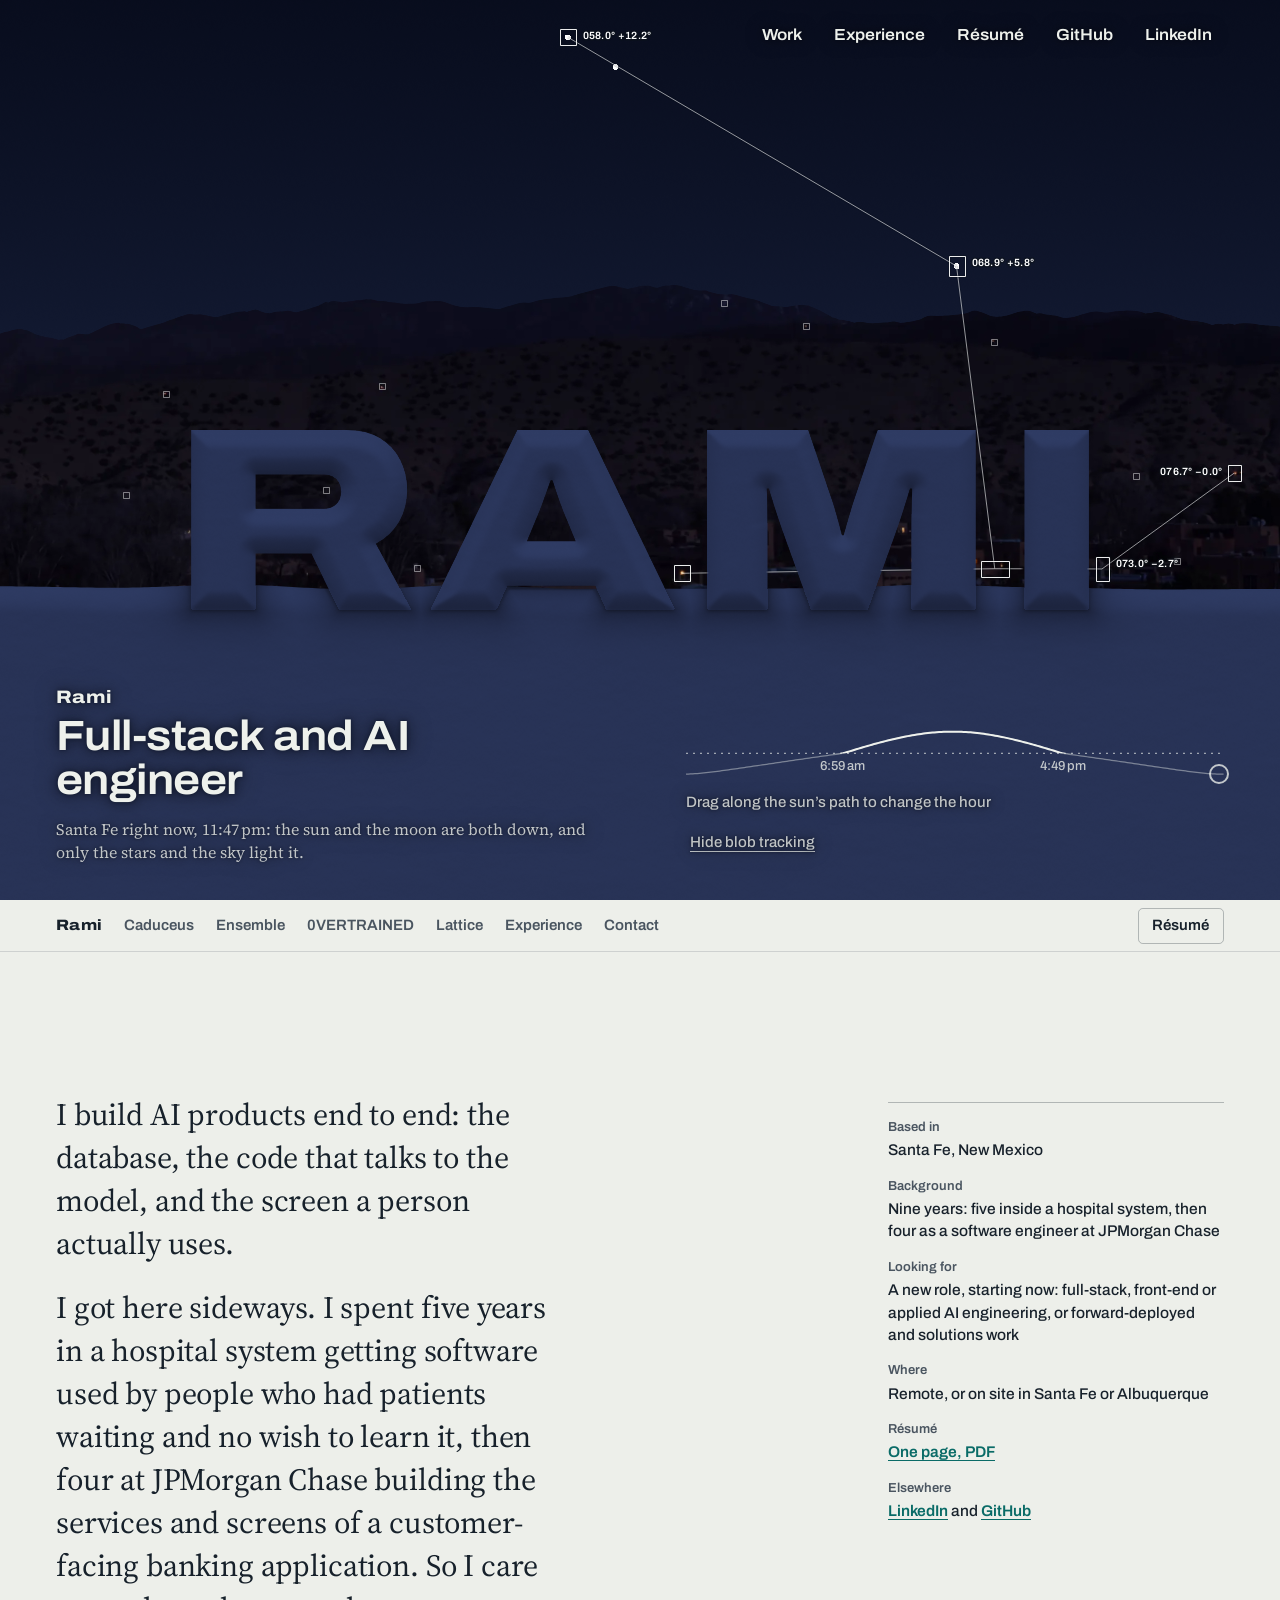
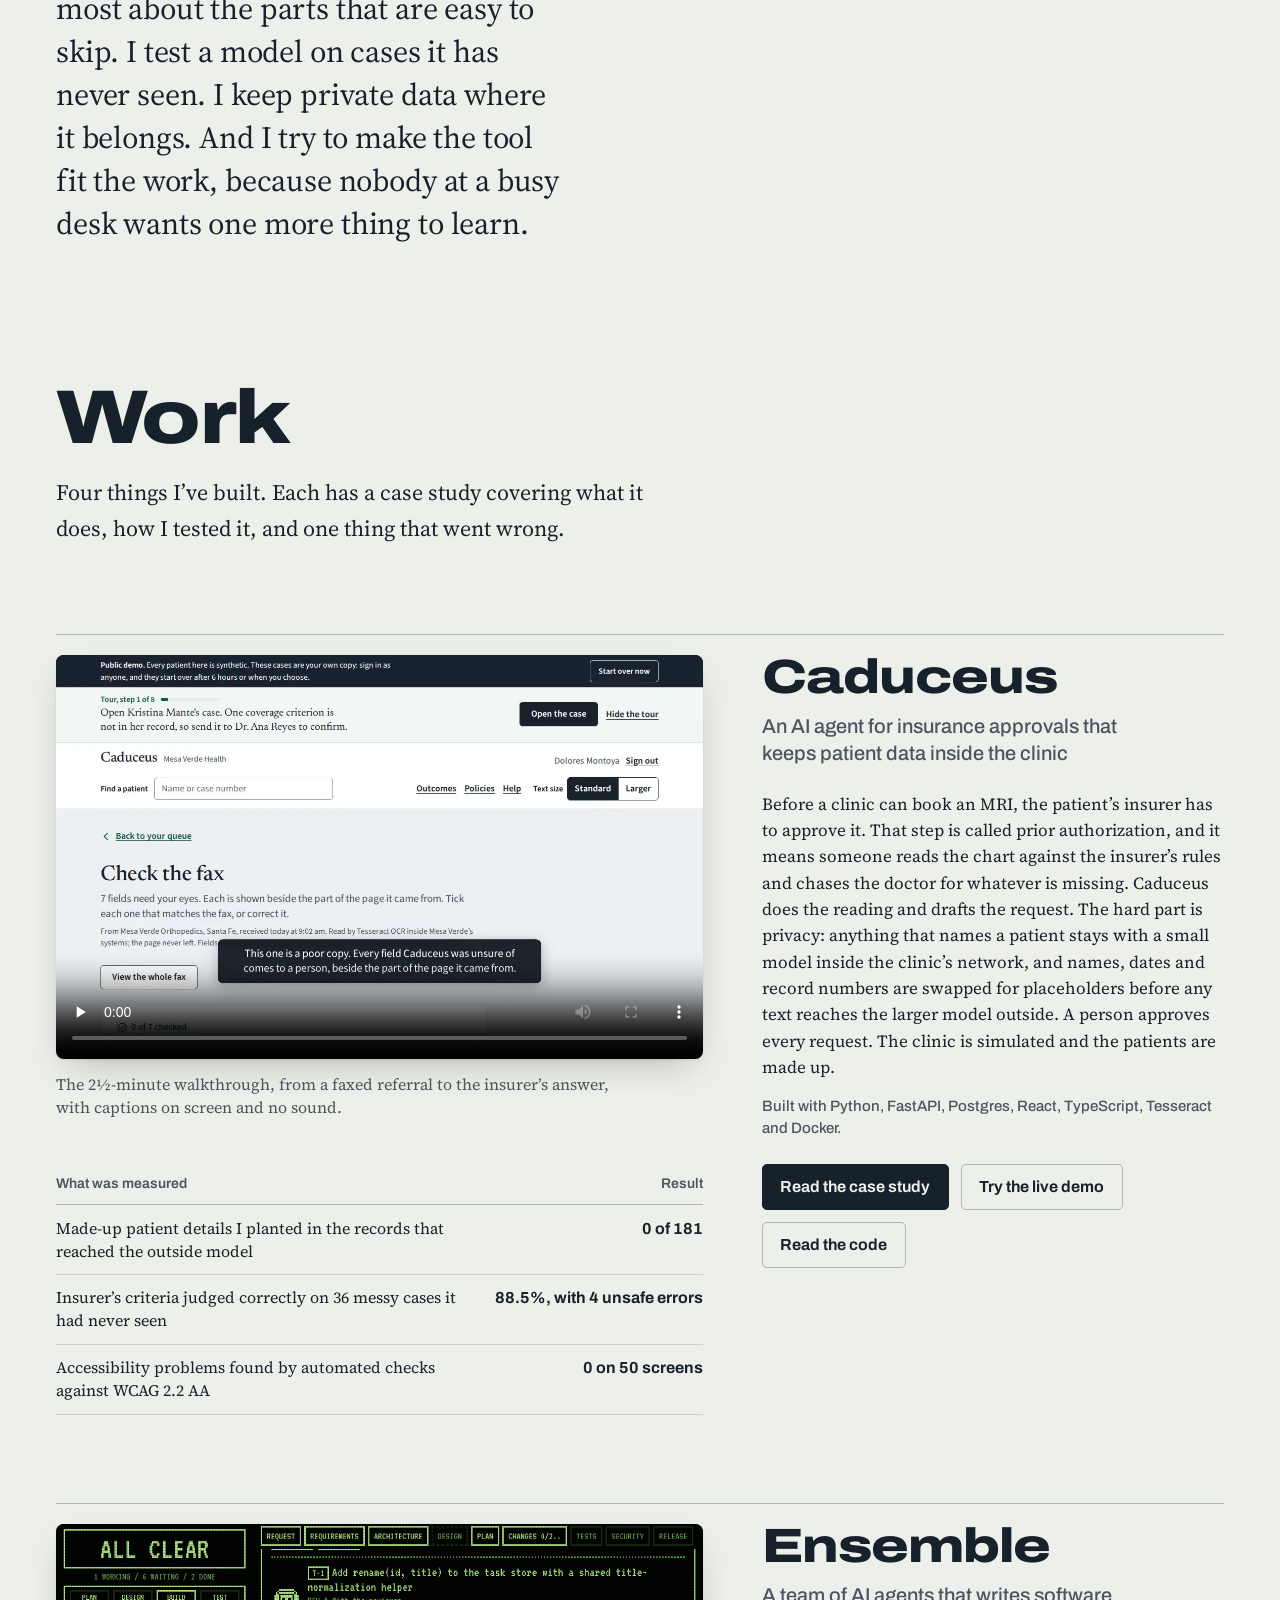
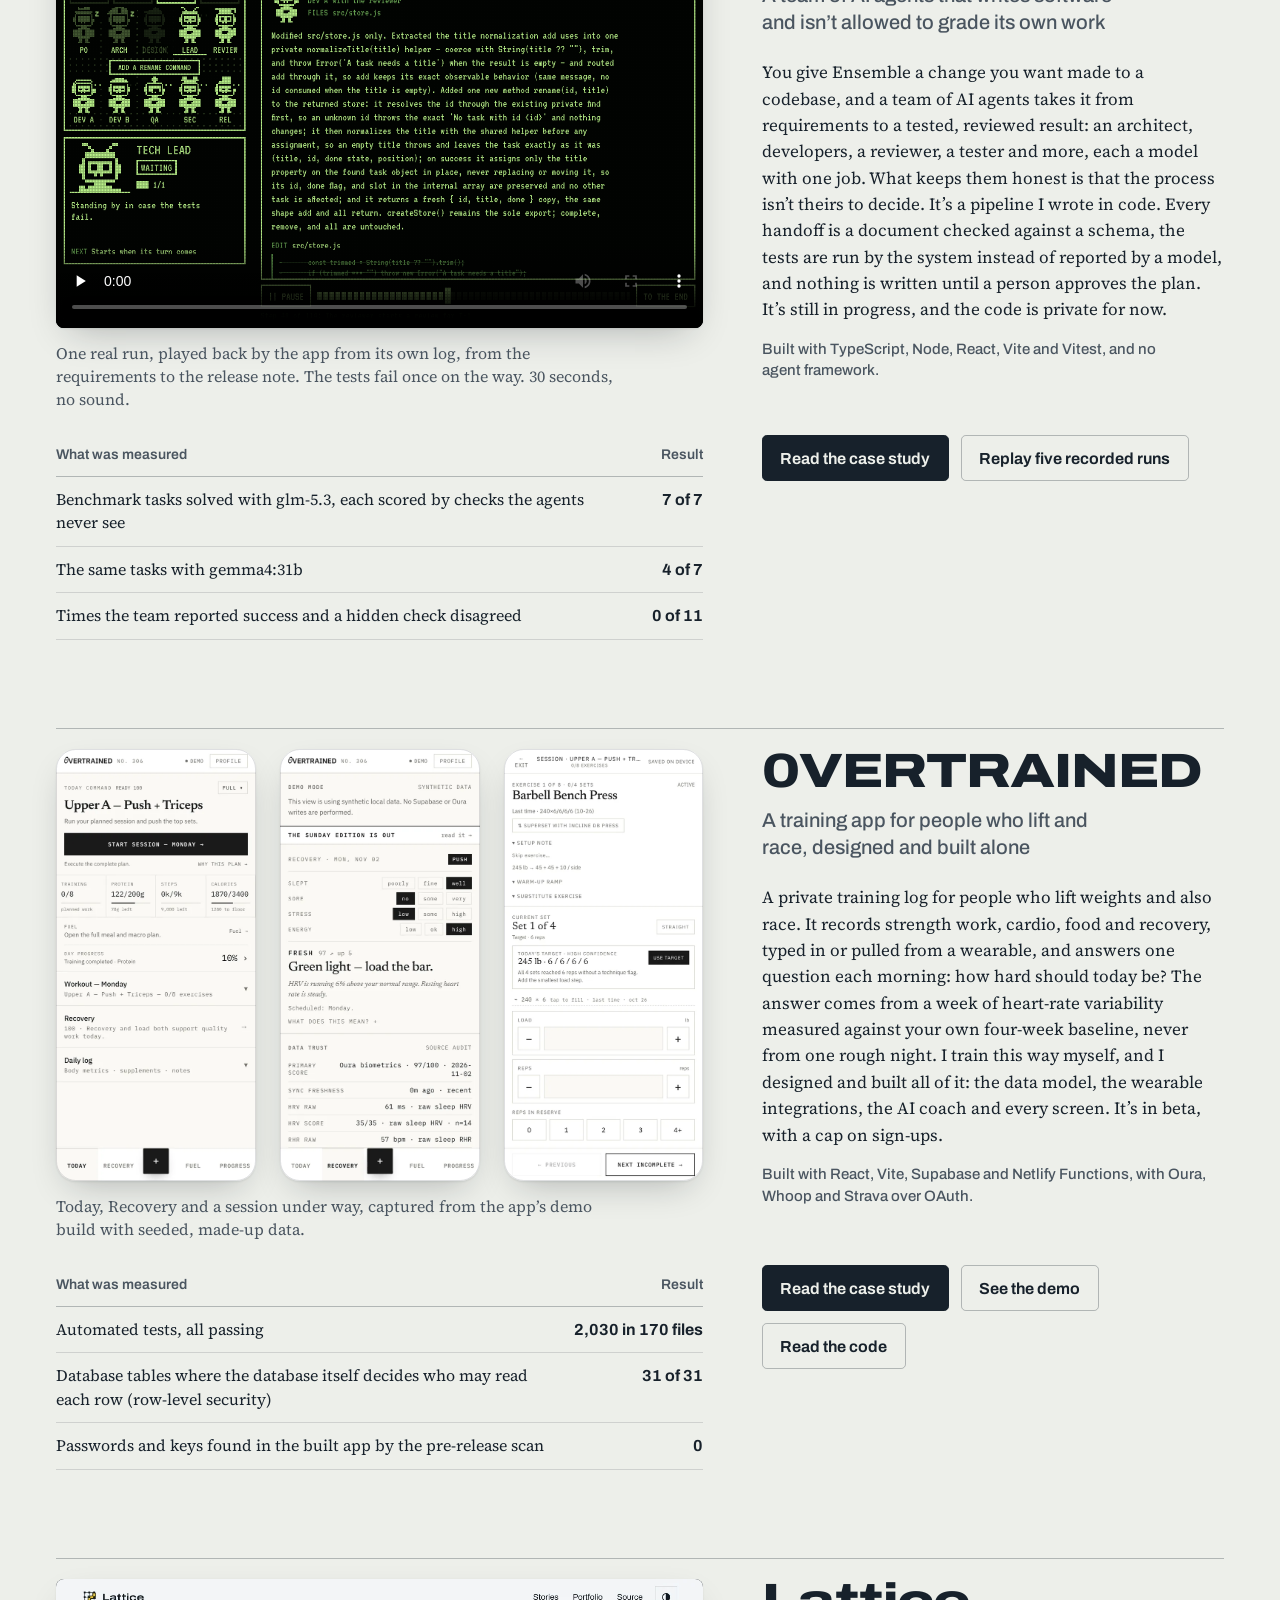
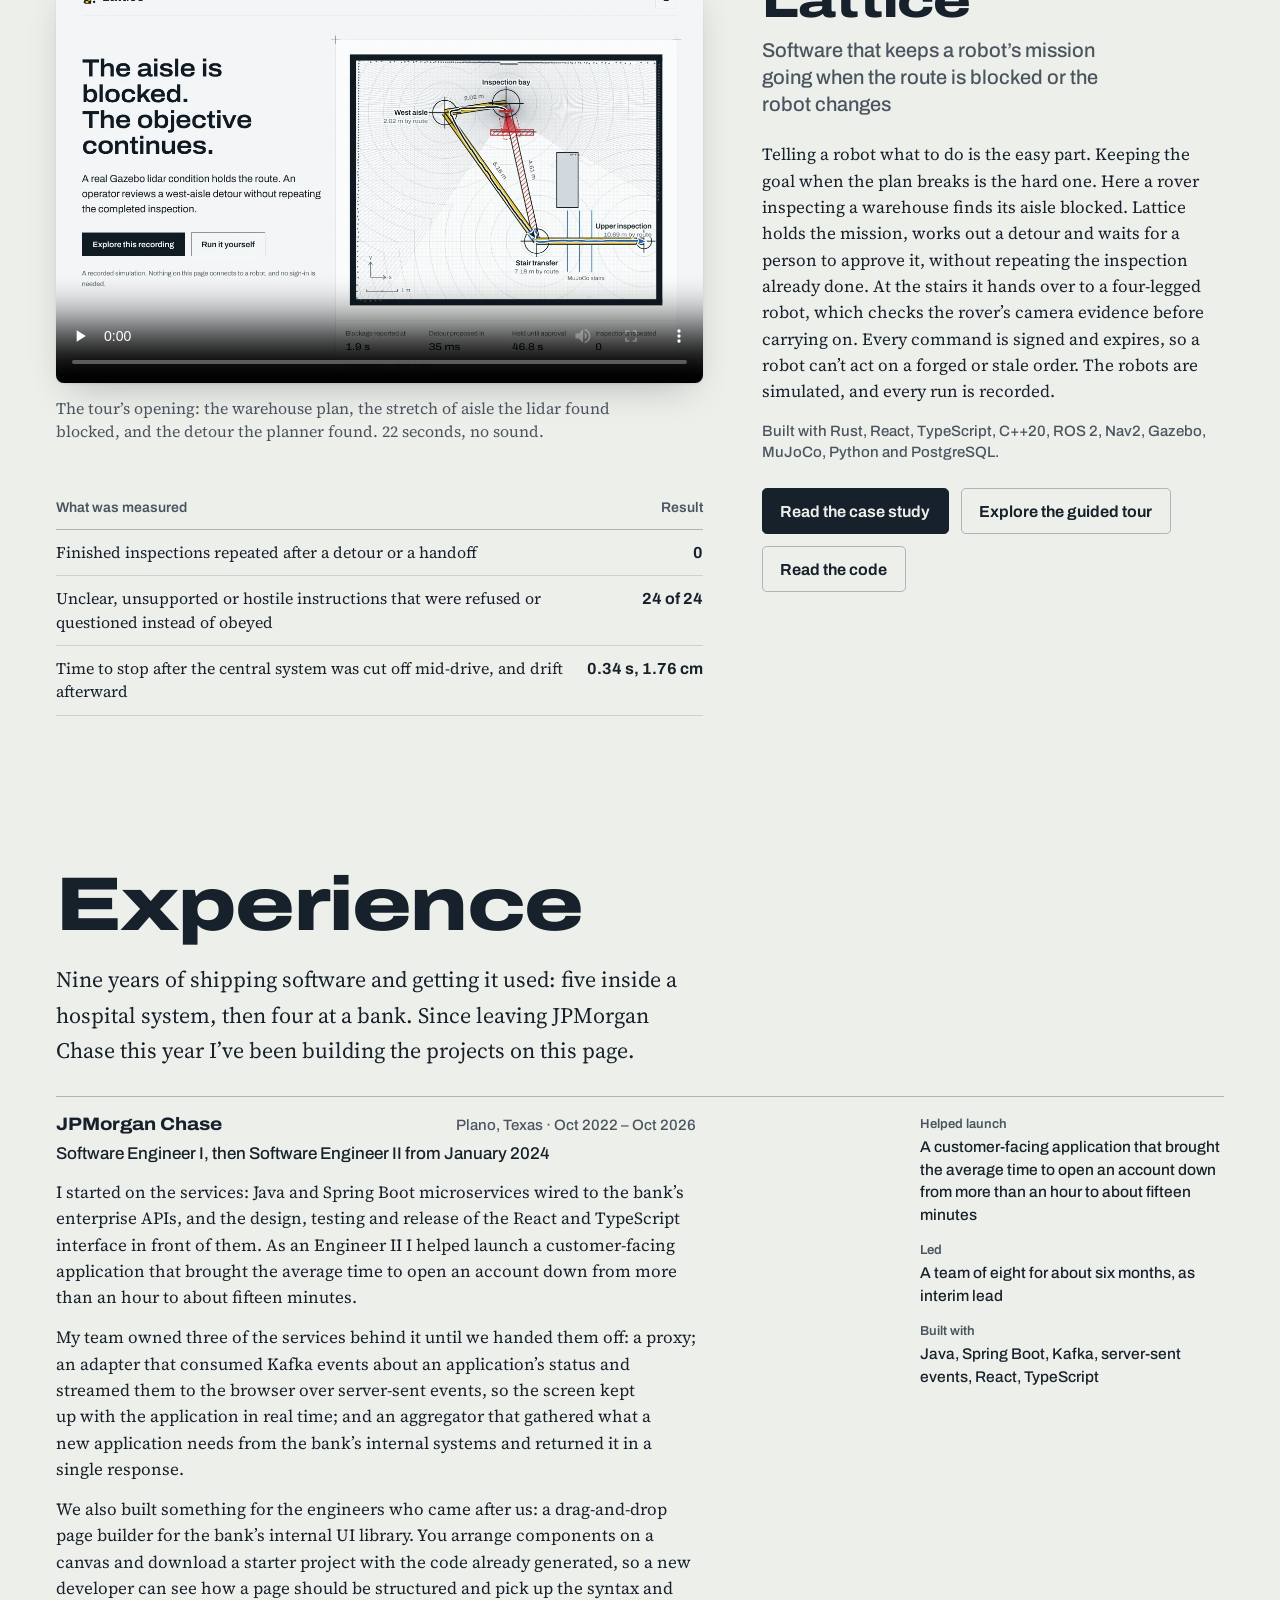
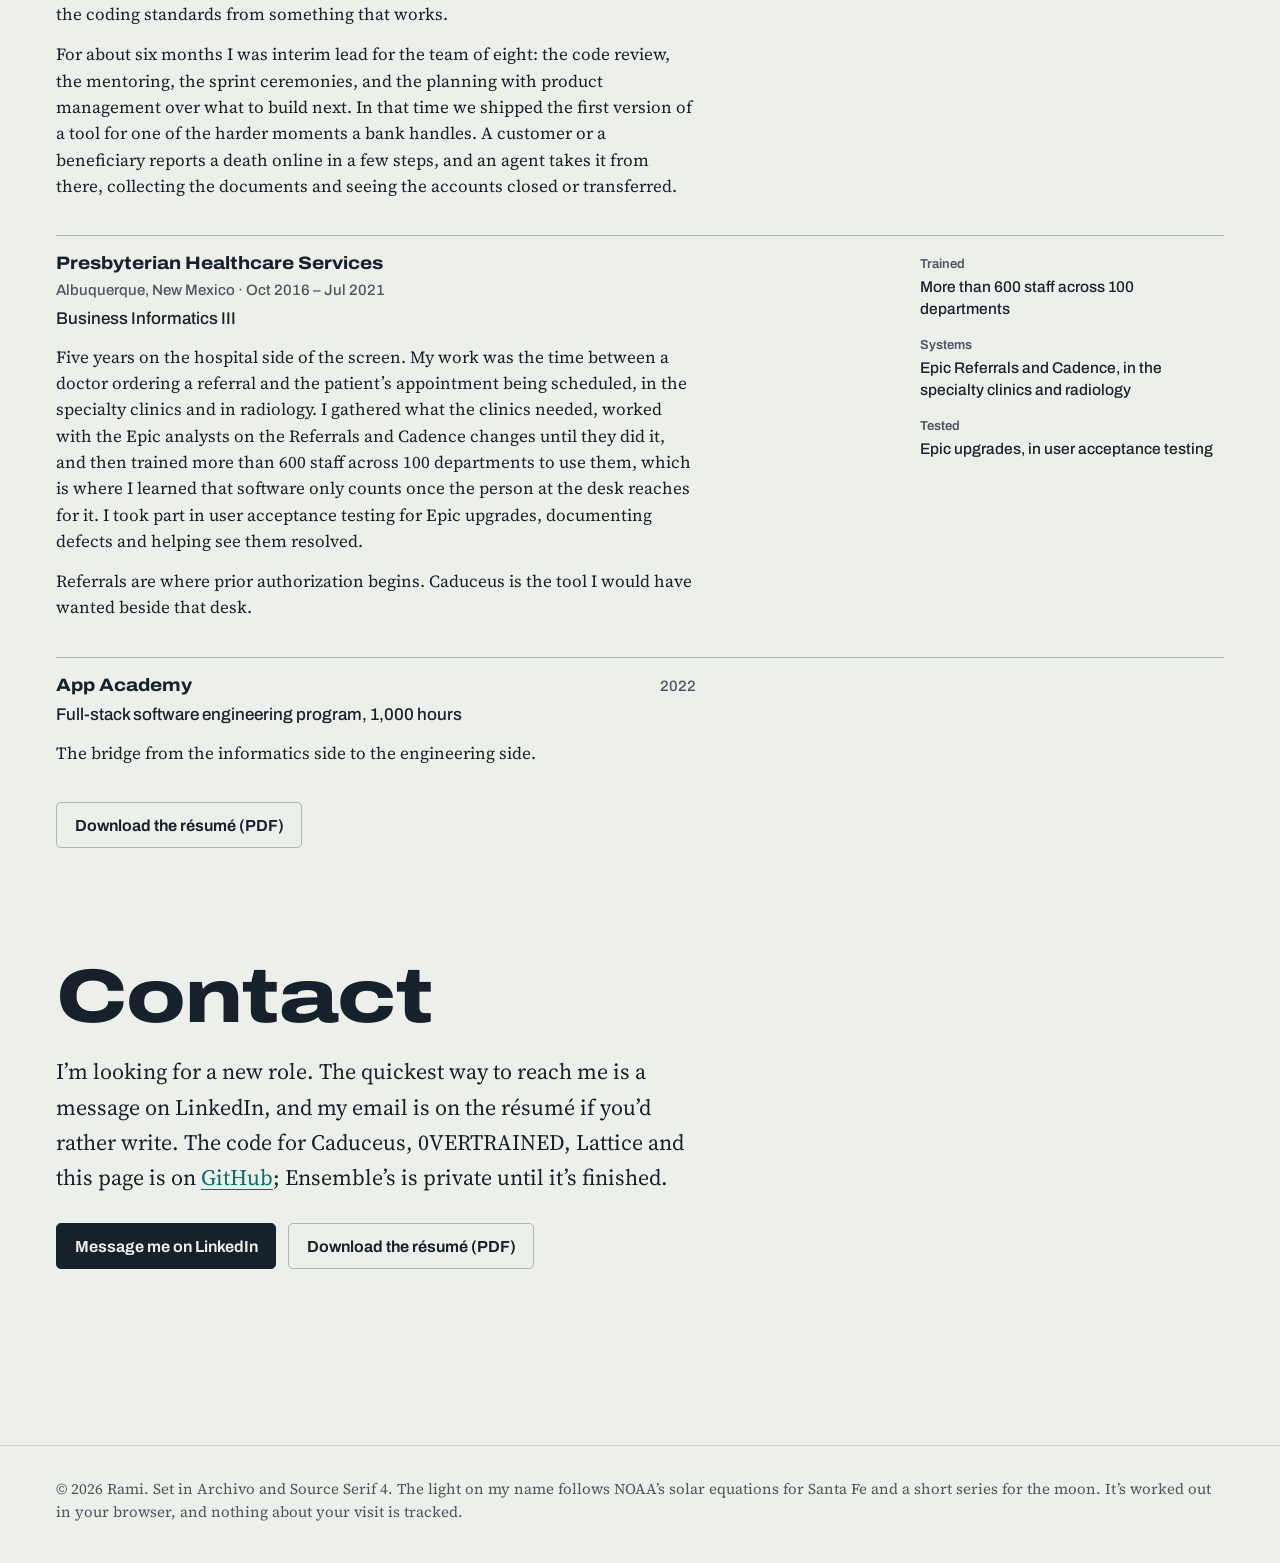
==== commit 5334ca2d: "Open each project with its problem, and say what the numbers mean Each summary now starts with the s" ====
--- a/index.html
+++ b/index.html
@@ -246,7 +246,7 @@
 
     <section class="experience" id="experience" aria-labelledby="experience-title">
       <h2 class="experience__title" id="experience-title">Experience</h2>
-      <p>Nine years of building software and getting people to use it: five inside a hospital system, then four at a bank. I left JPMorgan Chase this year and have been building the projects above since.</p>
+      <p>Nine years of shipping software and getting it used: five inside a hospital system, then four at a bank. Since leaving JPMorgan Chase this year I’ve been building the projects on this page.</p>
       <ol class="roles" aria-label="Roles, most recent first">
         <li>
           <div class="roles__head">
@@ -260,10 +260,10 @@
             <div><dt>Built with</dt><dd>Java, Spring Boot, Kafka, server-sent events, React, TypeScript</dd></div>
           </dl>
           <div class="roles__story">
-            <p>I started on the back end: Java and Spring Boot services wired to the bank’s internal systems, and the React and TypeScript screens in front of them, which I designed, tested and released. As an Engineer II I helped launch a customer-facing application that cut the average time to open an account from more than an hour to about fifteen minutes.</p>
-            <p>My team owned three of the services behind it until we handed them off. One was a proxy. One gathered everything a new application needs from the bank’s internal systems and returned it in a single response, so the page made one request instead of many. The third listened to a stream of status events in Kafka and pushed each one to the browser as it happened, over server-sent events, so a customer saw their application move without refreshing the page.</p>
-            <p>We also built something for the engineers who came after us: a drag-and-drop page builder for the bank’s internal UI library. You arrange components on a canvas and download a starter project with the code already written, so a new developer picks up the syntax and the coding standards from something that works.</p>
-            <p>For about six months I was interim lead of the team of eight: code review, mentoring, running the sprints, and planning with product management what to build next. In that time we shipped the first version of a tool for one of the harder moments a bank handles. A customer or a beneficiary reports a death online in a few steps, and a member of the bank’s staff takes it from there, collecting the documents and seeing the accounts closed or transferred.</p>
+            <p>I started on the services: Java and Spring Boot microservices wired to the bank’s enterprise APIs, and the design, testing and release of the React and TypeScript interface in front of them. As an Engineer II I helped launch a customer-facing application that brought the average time to open an account down from more than an hour to about fifteen minutes.</p>
+            <p>My team owned three of the services behind it until we handed them off: a proxy; an adapter that consumed Kafka events about an application’s status and streamed them to the browser over server-sent events, so the screen kept up with the application in real time; and an aggregator that gathered what a new application needs from the bank’s internal systems and returned it in a single response.</p>
+            <p>We also built something for the engineers who came after us: a drag-and-drop page builder for the bank’s internal UI library. You arrange components on a canvas and download a starter project with the code already generated, so a new developer can see how a page should be structured and pick up the syntax and the coding standards from something that works.</p>
+            <p>For about six months I was interim lead for the team of eight: the code review, the mentoring, the sprint ceremonies, and the planning with product management over what to build next. In that time we shipped the first version of a tool for one of the harder moments a bank handles. A customer or a beneficiary reports a death online in a few steps, and an agent takes it from there, collecting the documents and seeing the accounts closed or transferred.</p>
           </div>
         </li>
         <li>
@@ -278,7 +278,7 @@
             <div><dt>Tested</dt><dd>Epic upgrades, in user acceptance testing</dd></div>
           </dl>
           <div class="roles__story">
-            <p>Five years on the hospital side of the screen. My work was the gap between a doctor ordering a referral and the patient getting an appointment, in the specialty clinics and in radiology. I found out what the clinics needed, worked with the analysts who configure Epic, the hospital’s records system, until its referral and scheduling tools did it, and then trained more than 600 staff across 100 departments to use them. That is where I learned that software only counts once the person at the desk reaches for it. I also took part in testing Epic upgrades before they went live, writing up defects and helping see them resolved.</p>
+            <p>Five years on the hospital side of the screen. My work was the time between a doctor ordering a referral and the patient’s appointment being scheduled, in the specialty clinics and in radiology. I gathered what the clinics needed, worked with the Epic analysts on the Referrals and Cadence changes until they did it, and then trained more than 600 staff across 100 departments to use them, which is where I learned that software only counts once the person at the desk reaches for it. I took part in user acceptance testing for Epic upgrades, documenting defects and helping see them resolved.</p>
             <p>Referrals are where prior authorization begins. Caduceus is the tool I would have wanted beside that desk.</p>
           </div>
         </li>
@@ -289,7 +289,7 @@
           </div>
           <p class="roles__title">Full-stack software engineering program, 1,000 hours</p>
           <div class="roles__story">
-            <p>My bridge from the hospital side to the engineering side.</p>
+            <p>The bridge from the informatics side to the engineering side.</p>
           </div>
         </li>
       </ol>
@@ -309,7 +309,7 @@
   </main>
 
   <footer class="colophon">
-    <p>© 2026 Rami. Set in Archivo and Source Serif&nbsp;4. The light on my name is the light in Santa Fe right now: the sun’s position comes from NOAA’s solar equations and the moon’s from a short series, worked out in your browser. Nothing about your visit is tracked.</p>
+    <p>© 2026 Rami. Set in Archivo and Source Serif&nbsp;4. The light on my name follows NOAA’s solar equations for Santa Fe and a short series for the moon. It’s worked out in your browser, and nothing about your visit is tracked.</p>
   </footer>
 </body>
 </html>
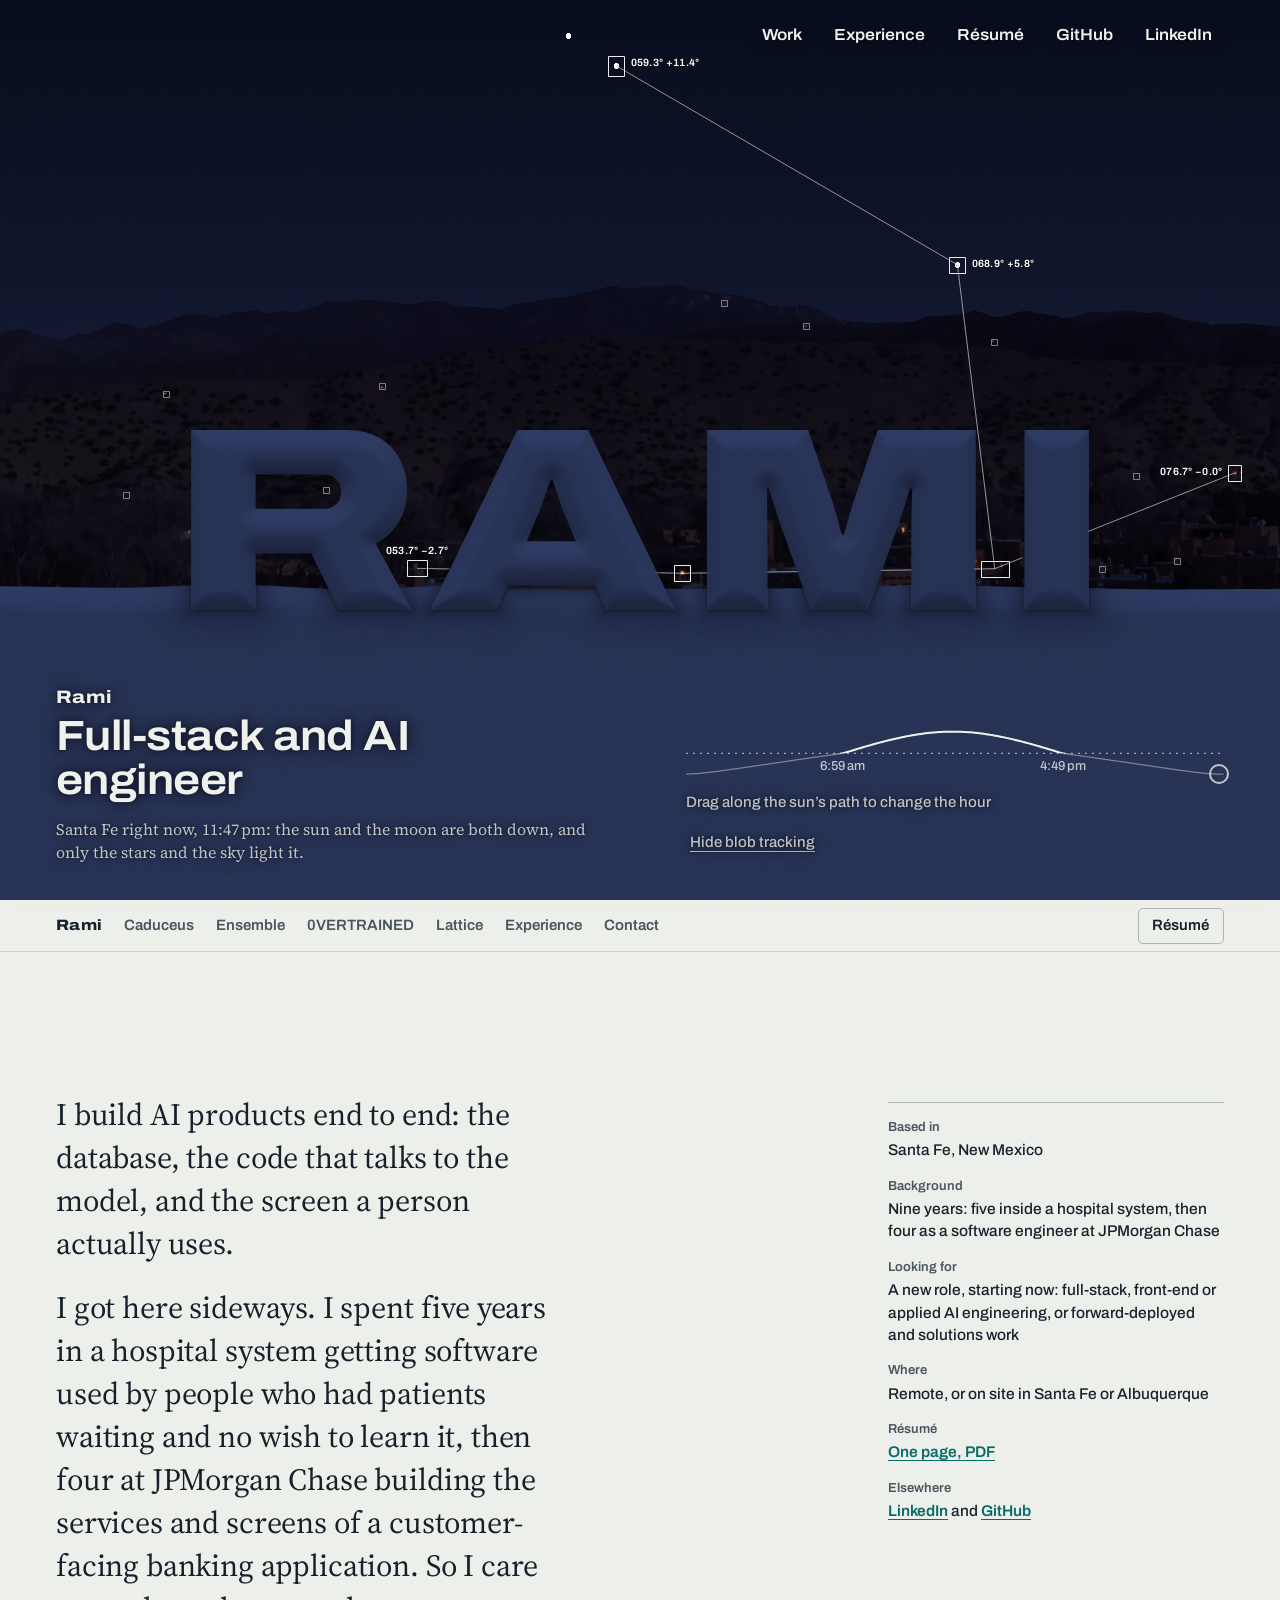
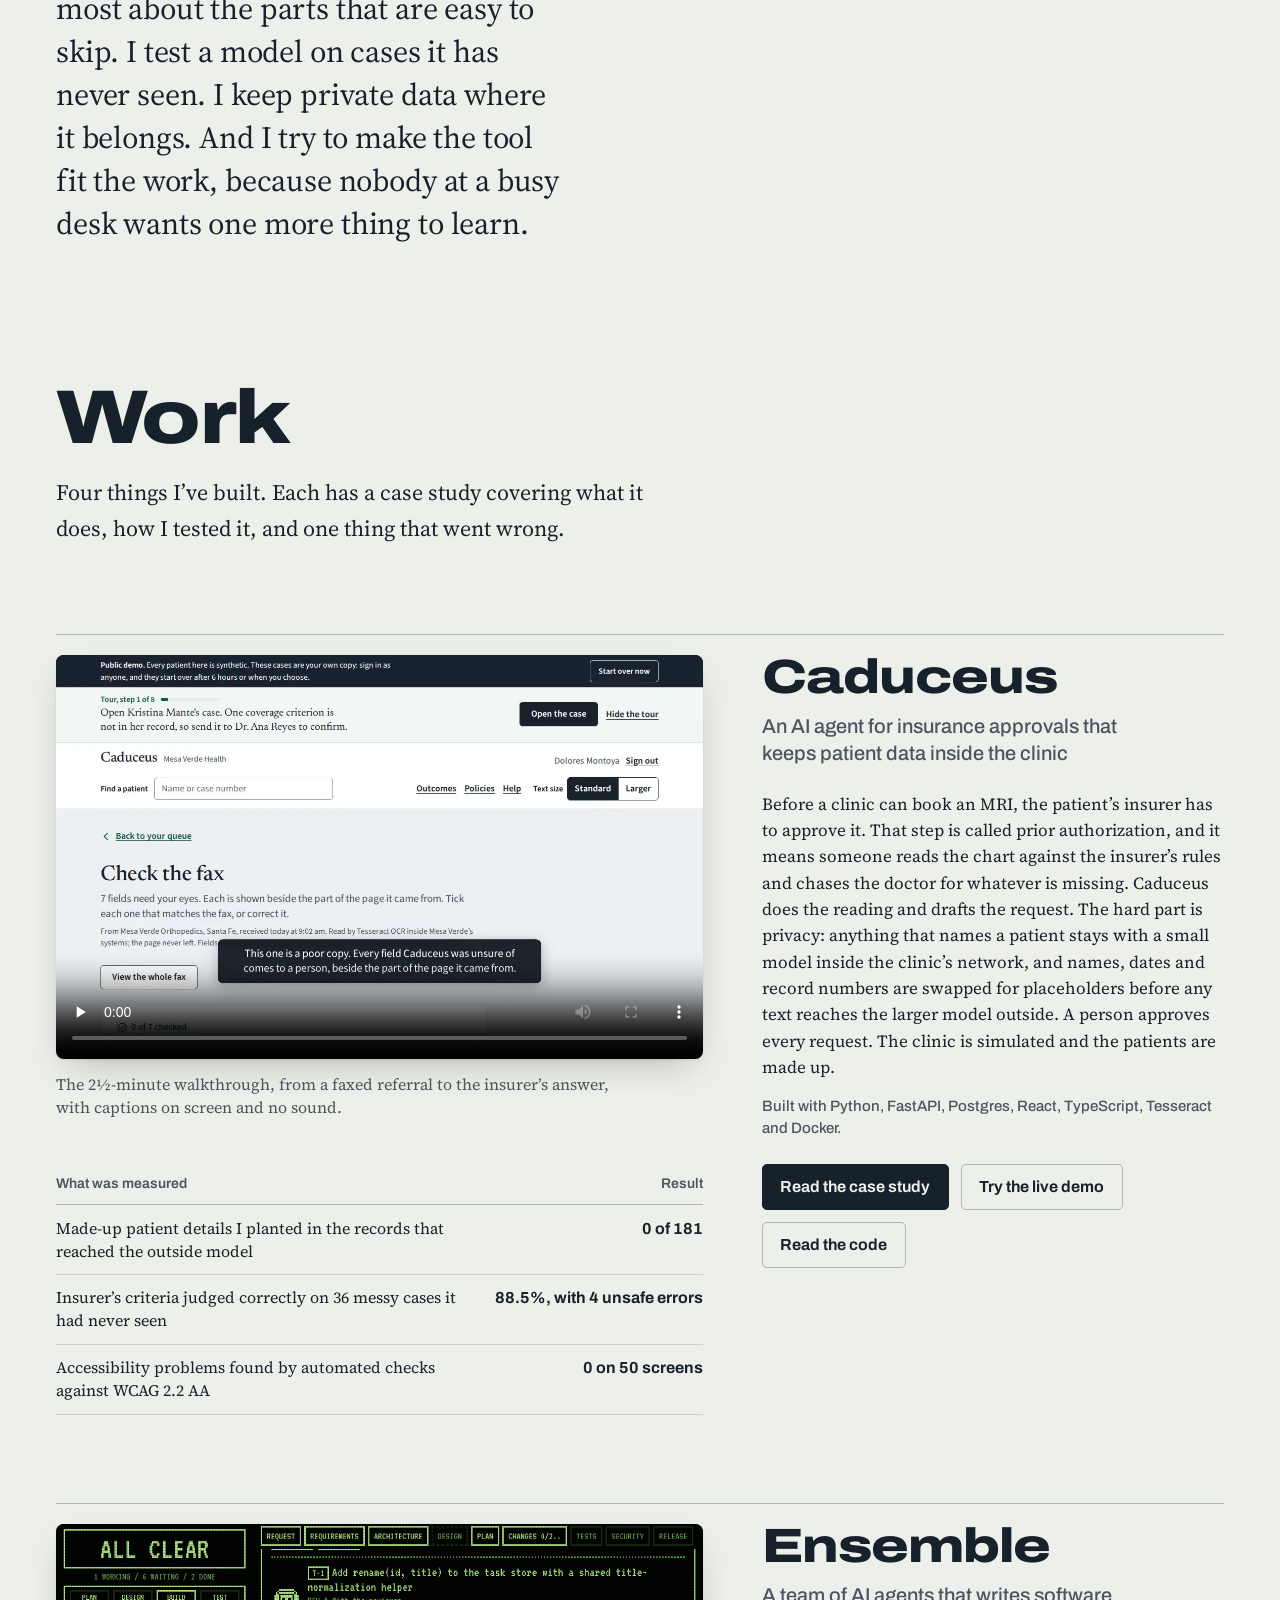
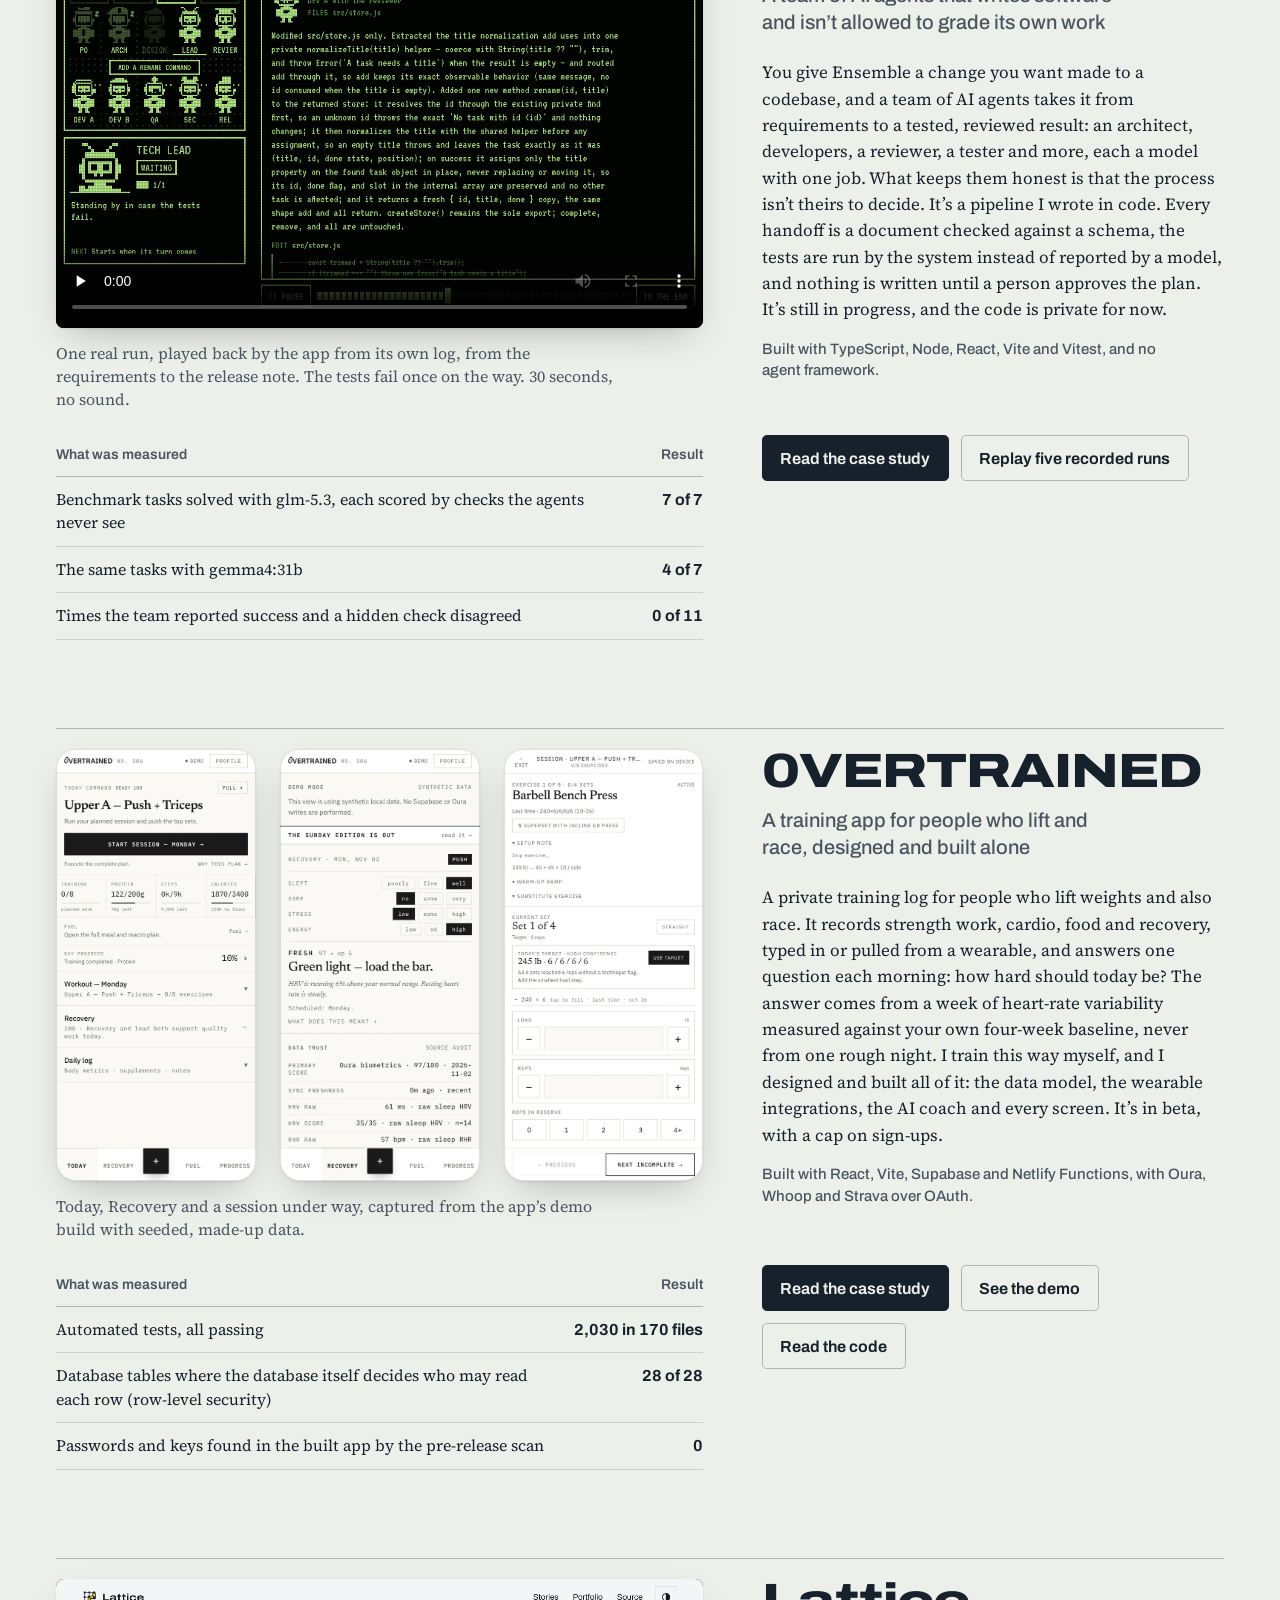
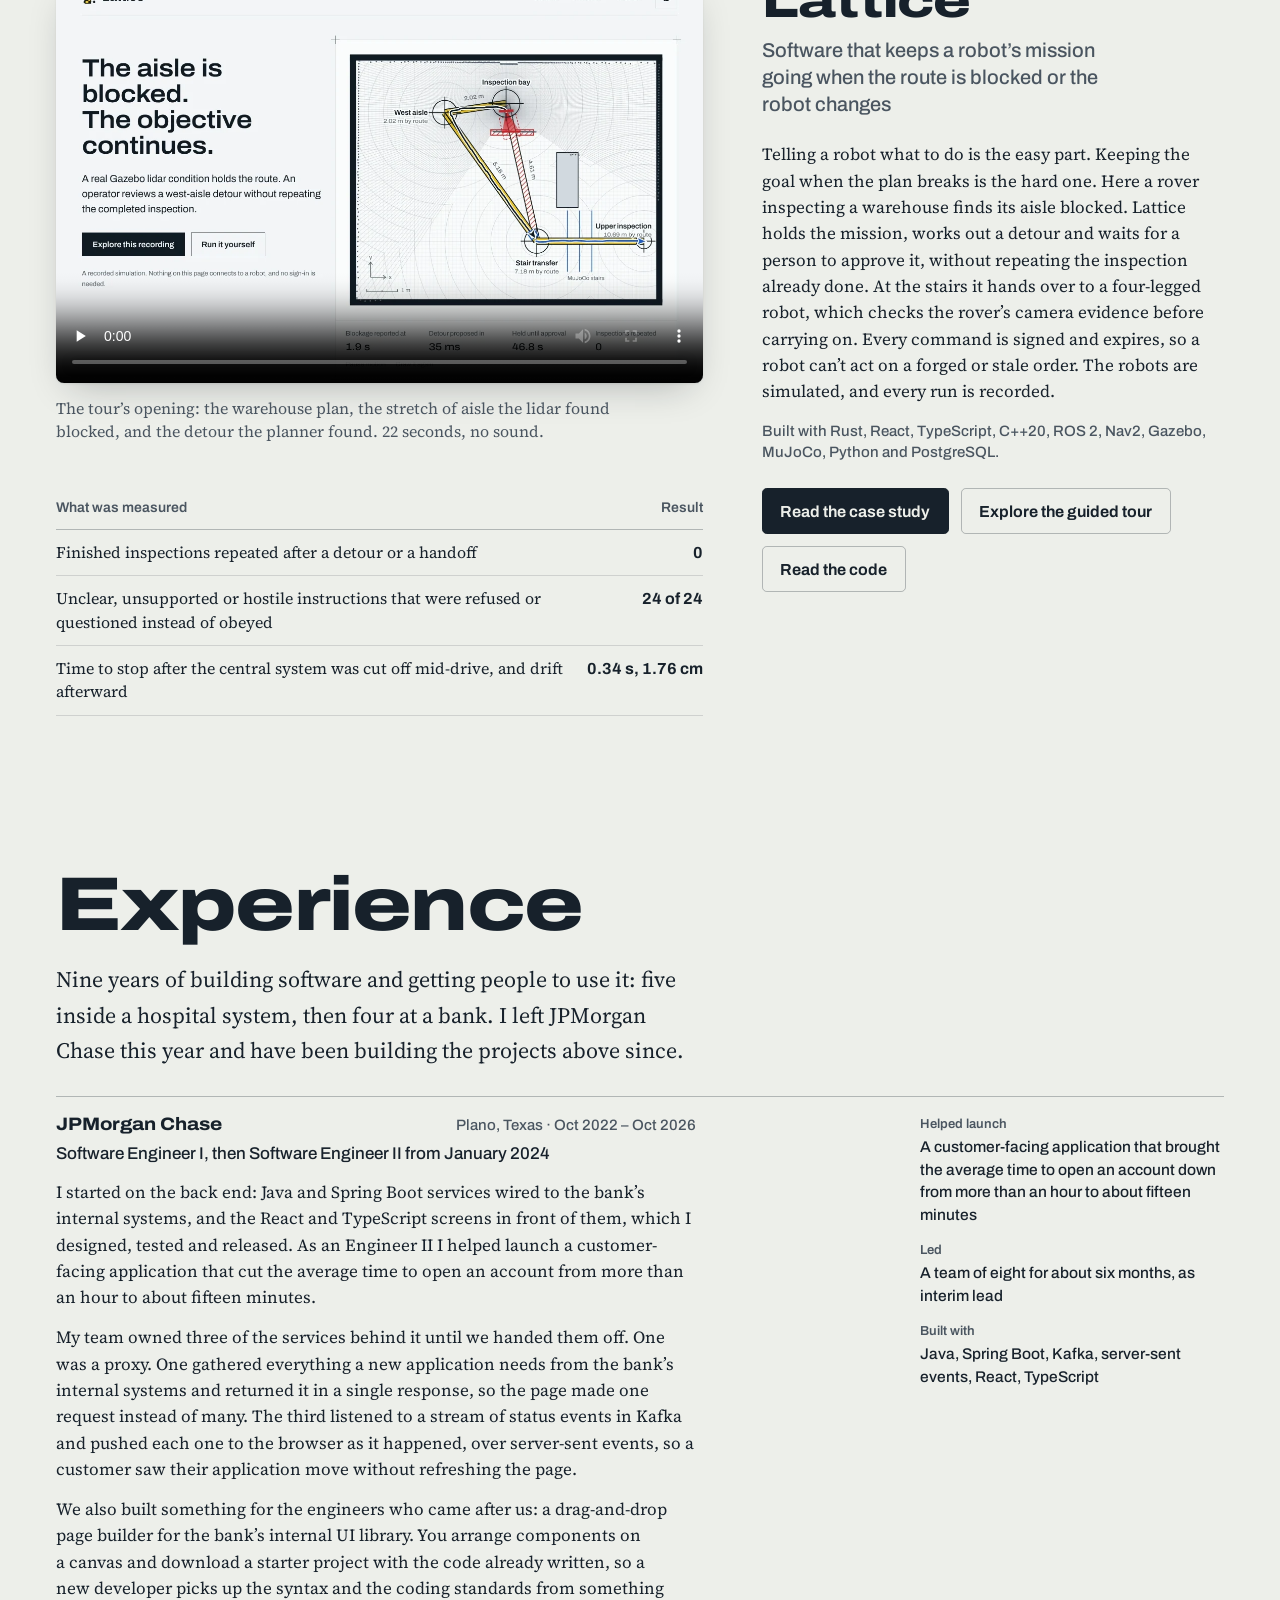
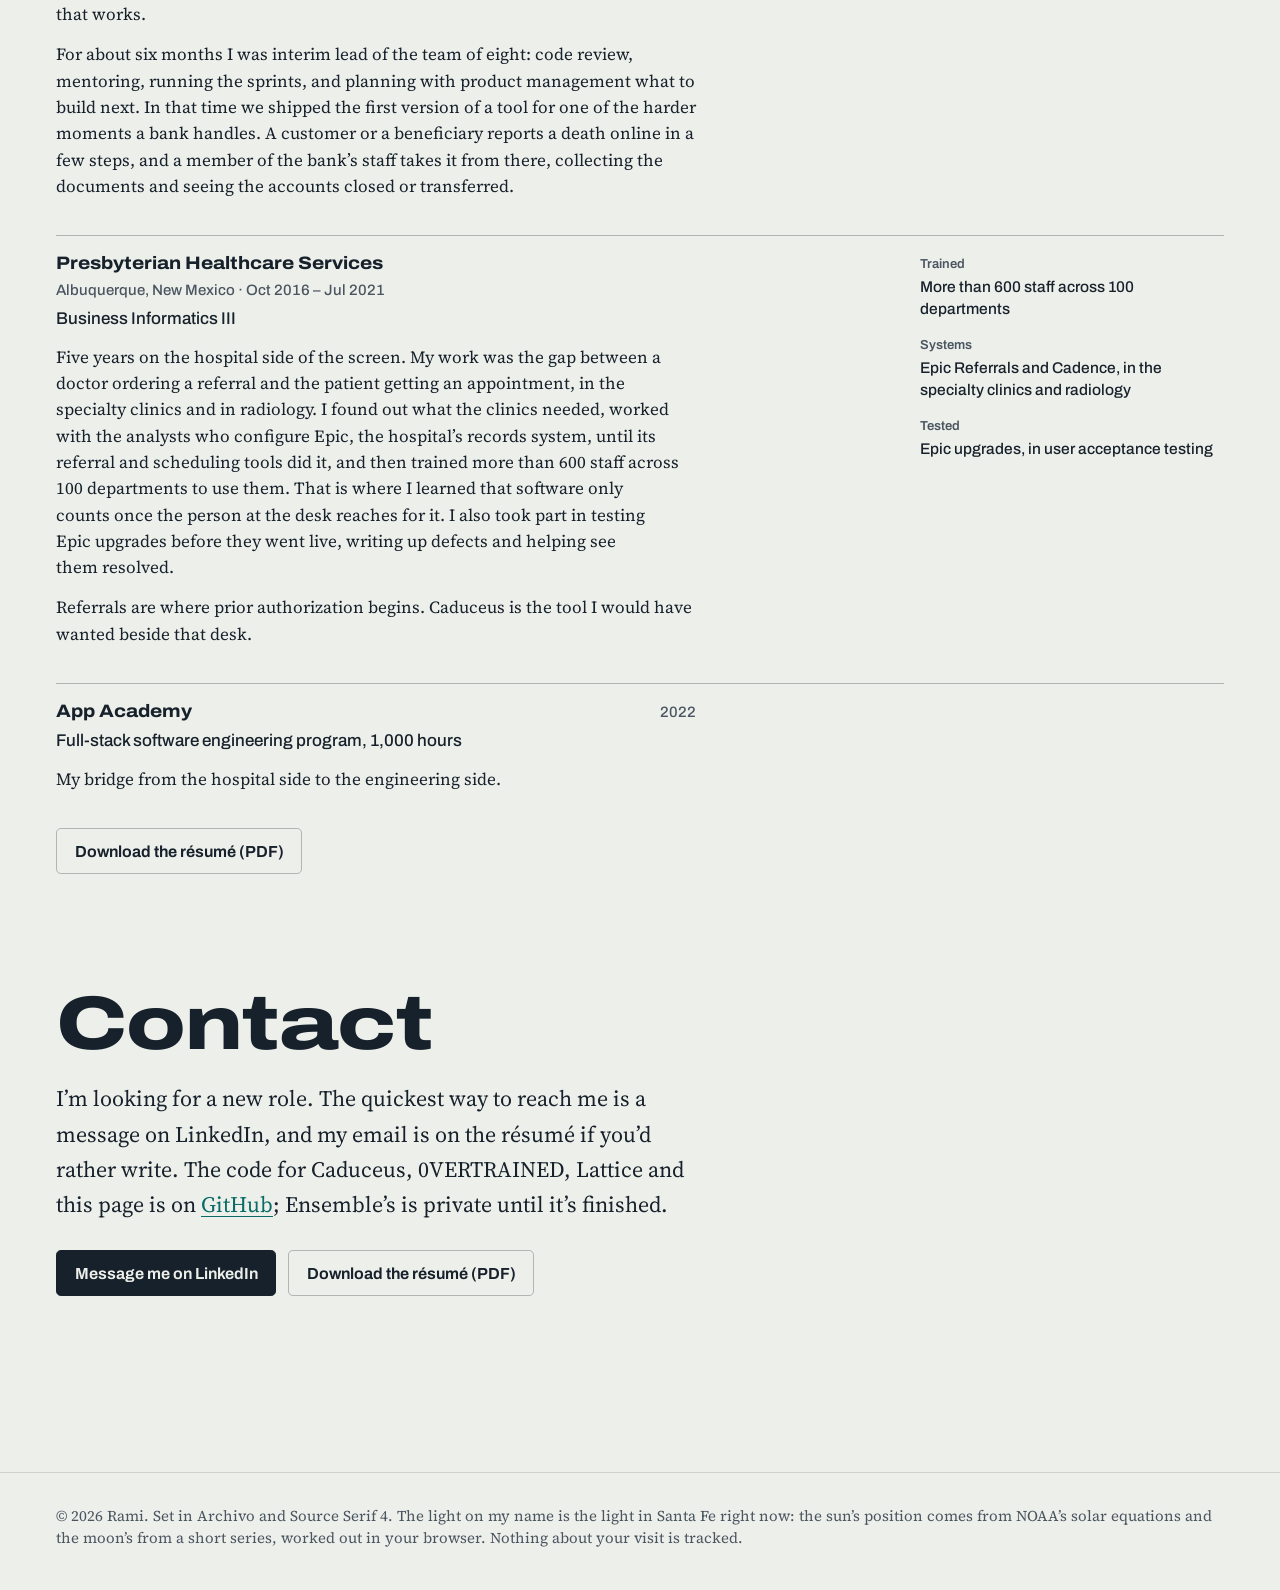
==== commit abdef8e2: "Count only the tables 0VERTRAINED's database still has The 31 counted every table the schema and mig" ====
--- a/index.html
+++ b/index.html
@@ -201,7 +201,7 @@
           <thead><tr><th scope="col">What was measured</th><th scope="col">Result</th></tr></thead>
           <tbody>
             <tr><th scope="row">Automated tests, all passing</th><td>2,030 in 170 files</td></tr>
-            <tr><th scope="row">Database tables where the database itself decides who may read each row (row-level security)</th><td>31 of 31</td></tr>
+            <tr><th scope="row">Database tables where the database itself decides who may read each row (row-level security)</th><td>28 of 28</td></tr>
             <tr><th scope="row">Passwords and keys found in the built app by the pre-release scan</th><td>0</td></tr>
           </tbody>
         </table>
@@ -246,7 +246,7 @@
 
     <section class="experience" id="experience" aria-labelledby="experience-title">
       <h2 class="experience__title" id="experience-title">Experience</h2>
-      <p>Nine years of shipping software and getting it used: five inside a hospital system, then four at a bank. Since leaving JPMorgan Chase this year I’ve been building the projects on this page.</p>
+      <p>Nine years of building software and getting people to use it: five inside a hospital system, then four at a bank. I left JPMorgan Chase this year and have been building the projects above since.</p>
       <ol class="roles" aria-label="Roles, most recent first">
         <li>
           <div class="roles__head">
@@ -260,10 +260,10 @@
             <div><dt>Built with</dt><dd>Java, Spring Boot, Kafka, server-sent events, React, TypeScript</dd></div>
           </dl>
           <div class="roles__story">
-            <p>I started on the services: Java and Spring Boot microservices wired to the bank’s enterprise APIs, and the design, testing and release of the React and TypeScript interface in front of them. As an Engineer II I helped launch a customer-facing application that brought the average time to open an account down from more than an hour to about fifteen minutes.</p>
-            <p>My team owned three of the services behind it until we handed them off: a proxy; an adapter that consumed Kafka events about an application’s status and streamed them to the browser over server-sent events, so the screen kept up with the application in real time; and an aggregator that gathered what a new application needs from the bank’s internal systems and returned it in a single response.</p>
-            <p>We also built something for the engineers who came after us: a drag-and-drop page builder for the bank’s internal UI library. You arrange components on a canvas and download a starter project with the code already generated, so a new developer can see how a page should be structured and pick up the syntax and the coding standards from something that works.</p>
-            <p>For about six months I was interim lead for the team of eight: the code review, the mentoring, the sprint ceremonies, and the planning with product management over what to build next. In that time we shipped the first version of a tool for one of the harder moments a bank handles. A customer or a beneficiary reports a death online in a few steps, and an agent takes it from there, collecting the documents and seeing the accounts closed or transferred.</p>
+            <p>I started on the back end: Java and Spring Boot services wired to the bank’s internal systems, and the React and TypeScript screens in front of them, which I designed, tested and released. As an Engineer II I helped launch a customer-facing application that cut the average time to open an account from more than an hour to about fifteen minutes.</p>
+            <p>My team owned three of the services behind it until we handed them off. One was a proxy. One gathered everything a new application needs from the bank’s internal systems and returned it in a single response, so the page made one request instead of many. The third listened to a stream of status events in Kafka and pushed each one to the browser as it happened, over server-sent events, so a customer saw their application move without refreshing the page.</p>
+            <p>We also built something for the engineers who came after us: a drag-and-drop page builder for the bank’s internal UI library. You arrange components on a canvas and download a starter project with the code already written, so a new developer picks up the syntax and the coding standards from something that works.</p>
+            <p>For about six months I was interim lead of the team of eight: code review, mentoring, running the sprints, and planning with product management what to build next. In that time we shipped the first version of a tool for one of the harder moments a bank handles. A customer or a beneficiary reports a death online in a few steps, and a member of the bank’s staff takes it from there, collecting the documents and seeing the accounts closed or transferred.</p>
           </div>
         </li>
         <li>
@@ -278,7 +278,7 @@
             <div><dt>Tested</dt><dd>Epic upgrades, in user acceptance testing</dd></div>
           </dl>
           <div class="roles__story">
-            <p>Five years on the hospital side of the screen. My work was the time between a doctor ordering a referral and the patient’s appointment being scheduled, in the specialty clinics and in radiology. I gathered what the clinics needed, worked with the Epic analysts on the Referrals and Cadence changes until they did it, and then trained more than 600 staff across 100 departments to use them, which is where I learned that software only counts once the person at the desk reaches for it. I took part in user acceptance testing for Epic upgrades, documenting defects and helping see them resolved.</p>
+            <p>Five years on the hospital side of the screen. My work was the gap between a doctor ordering a referral and the patient getting an appointment, in the specialty clinics and in radiology. I found out what the clinics needed, worked with the analysts who configure Epic, the hospital’s records system, until its referral and scheduling tools did it, and then trained more than 600 staff across 100 departments to use them. That is where I learned that software only counts once the person at the desk reaches for it. I also took part in testing Epic upgrades before they went live, writing up defects and helping see them resolved.</p>
             <p>Referrals are where prior authorization begins. Caduceus is the tool I would have wanted beside that desk.</p>
           </div>
         </li>
@@ -289,7 +289,7 @@
           </div>
           <p class="roles__title">Full-stack software engineering program, 1,000 hours</p>
           <div class="roles__story">
-            <p>The bridge from the informatics side to the engineering side.</p>
+            <p>My bridge from the hospital side to the engineering side.</p>
           </div>
         </li>
       </ol>
@@ -309,7 +309,7 @@
   </main>
 
   <footer class="colophon">
-    <p>© 2026 Rami. Set in Archivo and Source Serif&nbsp;4. The light on my name follows NOAA’s solar equations for Santa Fe and a short series for the moon. It’s worked out in your browser, and nothing about your visit is tracked.</p>
+    <p>© 2026 Rami. Set in Archivo and Source Serif&nbsp;4. The light on my name is the light in Santa Fe right now: the sun’s position comes from NOAA’s solar equations and the moon’s from a short series, worked out in your browser. Nothing about your visit is tracked.</p>
   </footer>
 </body>
 </html>
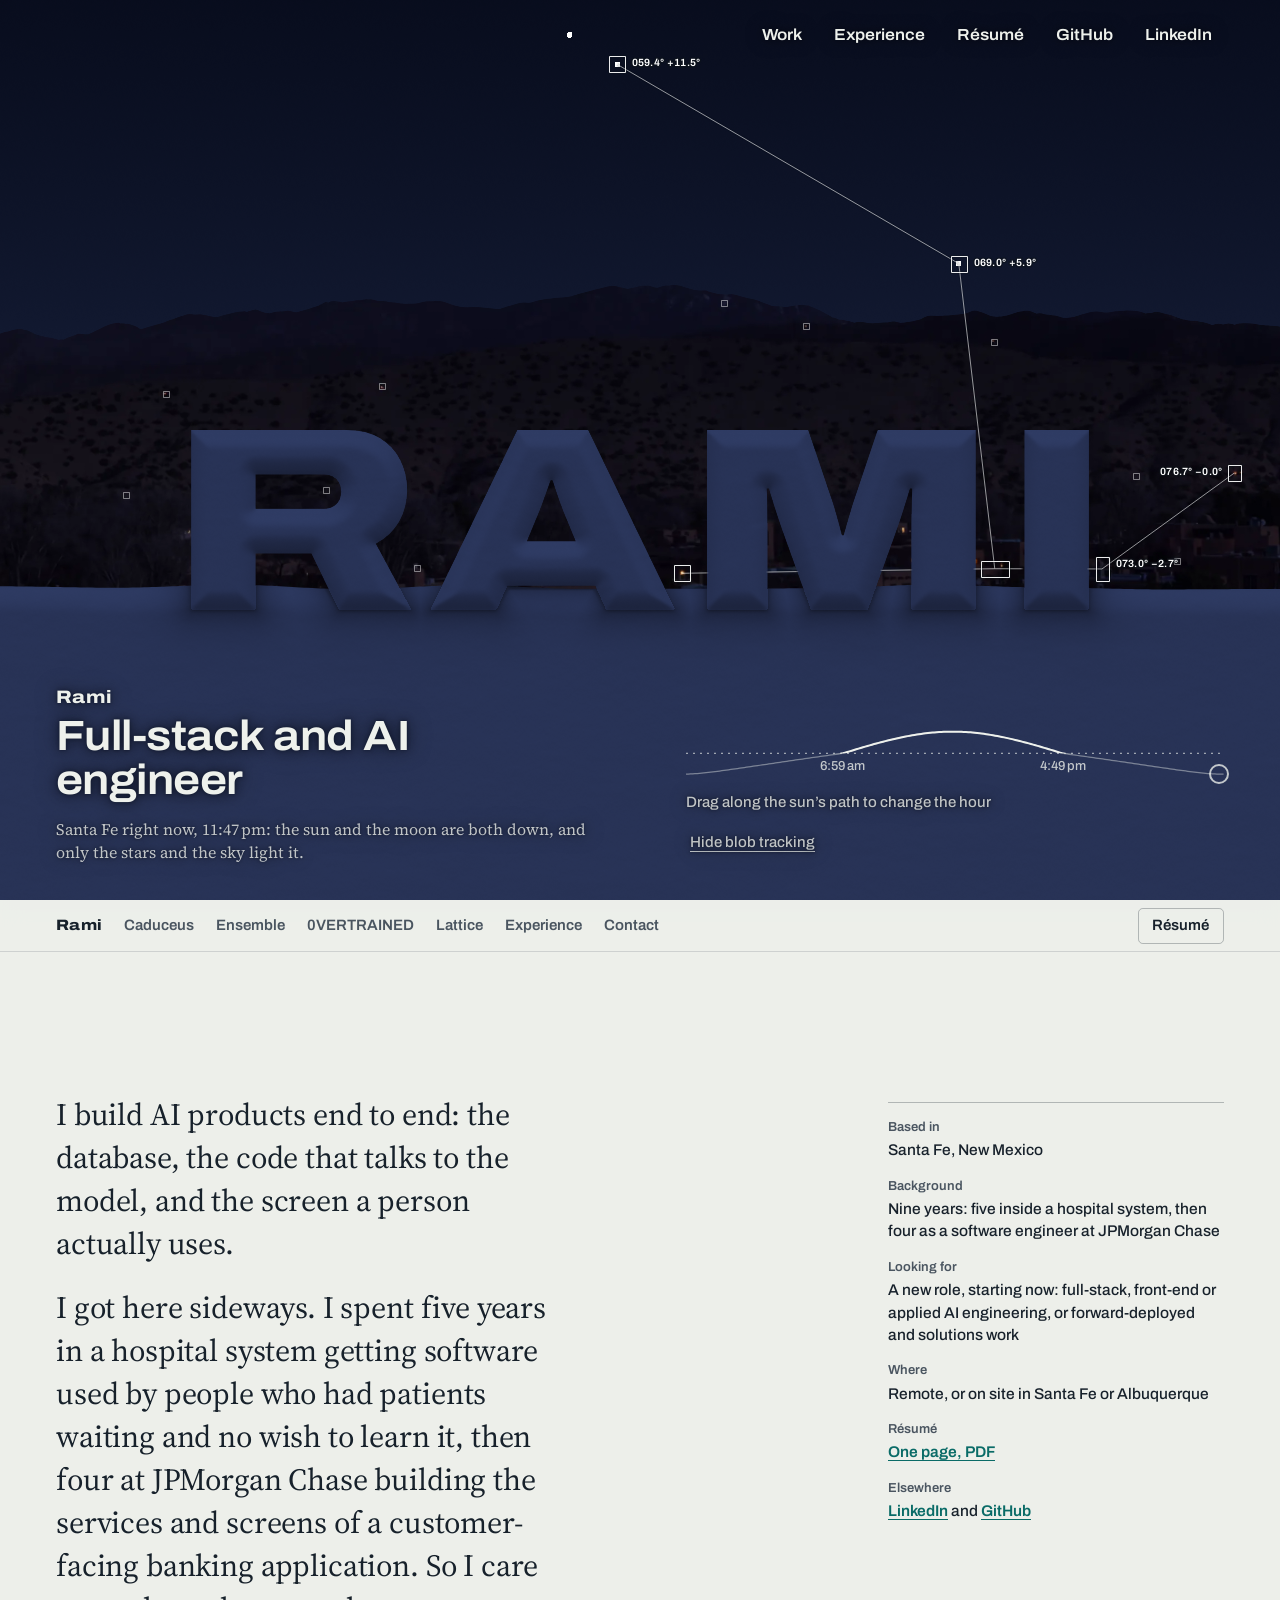
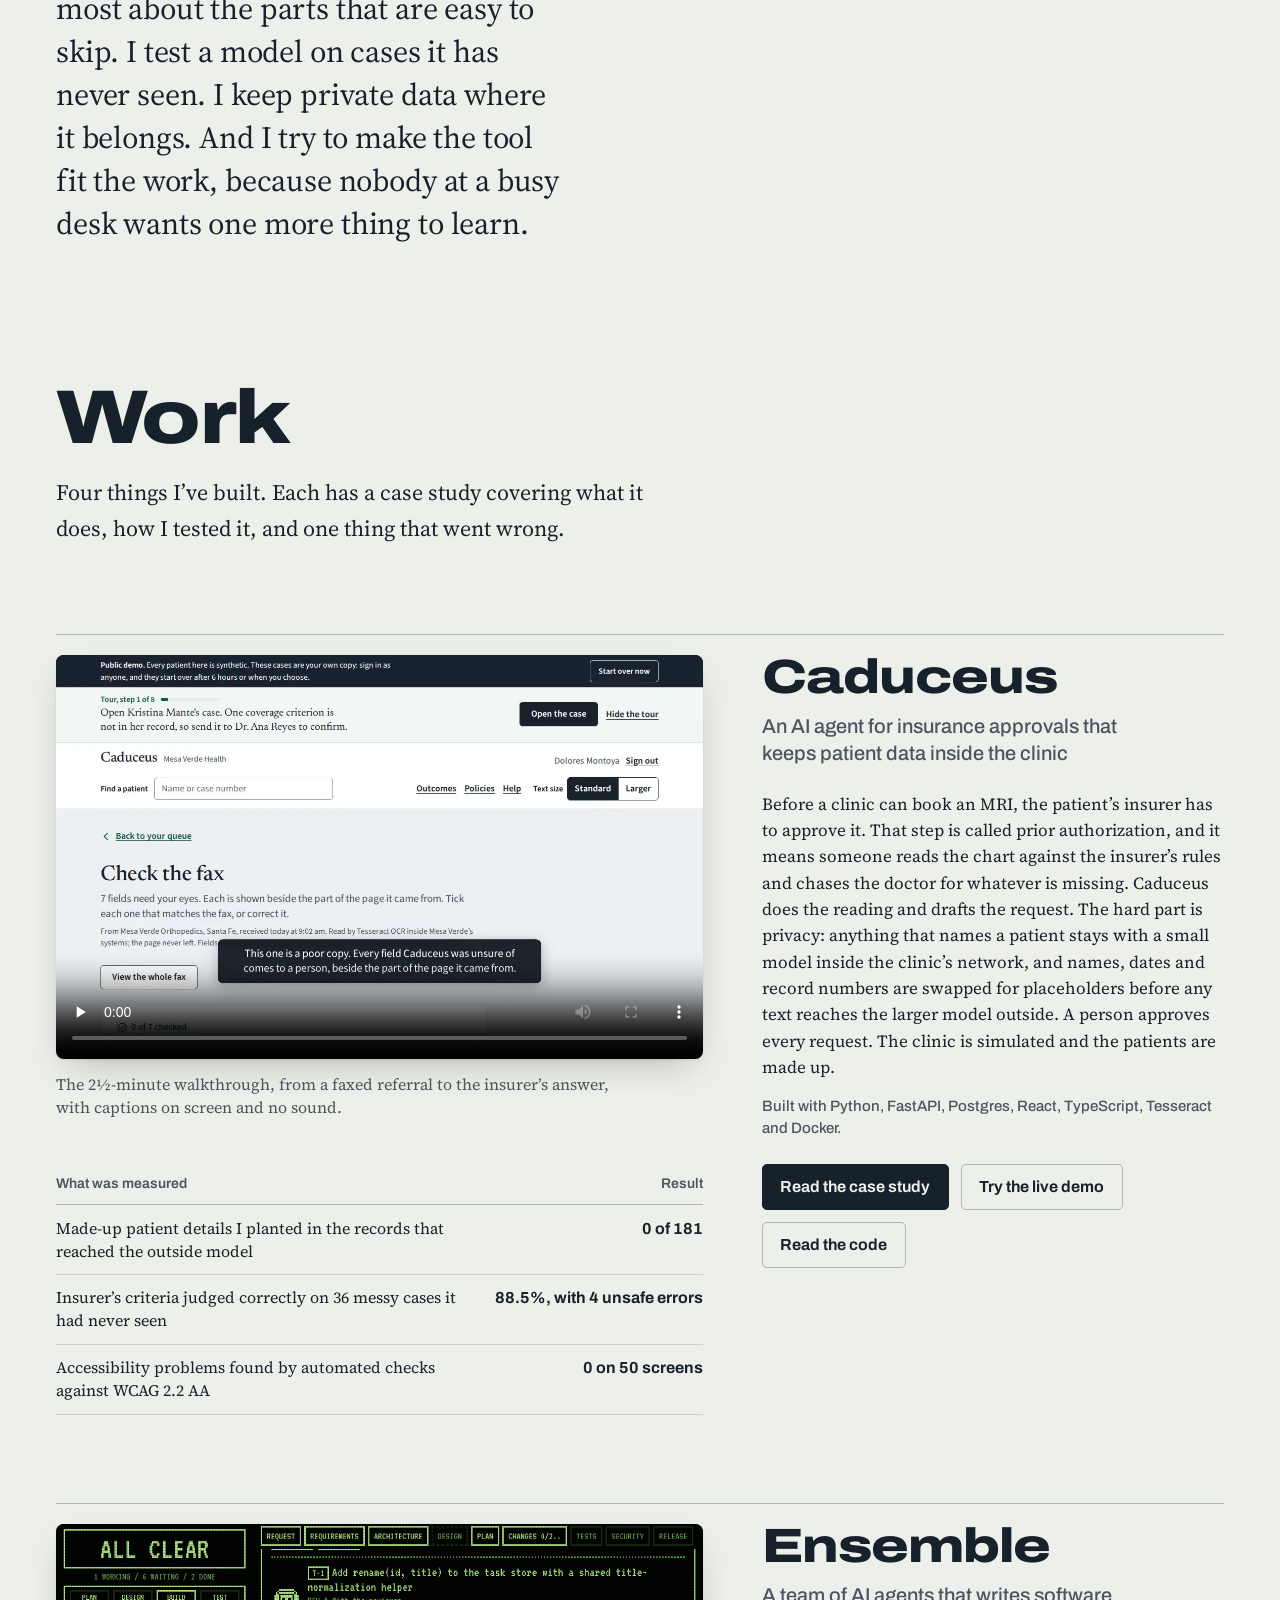
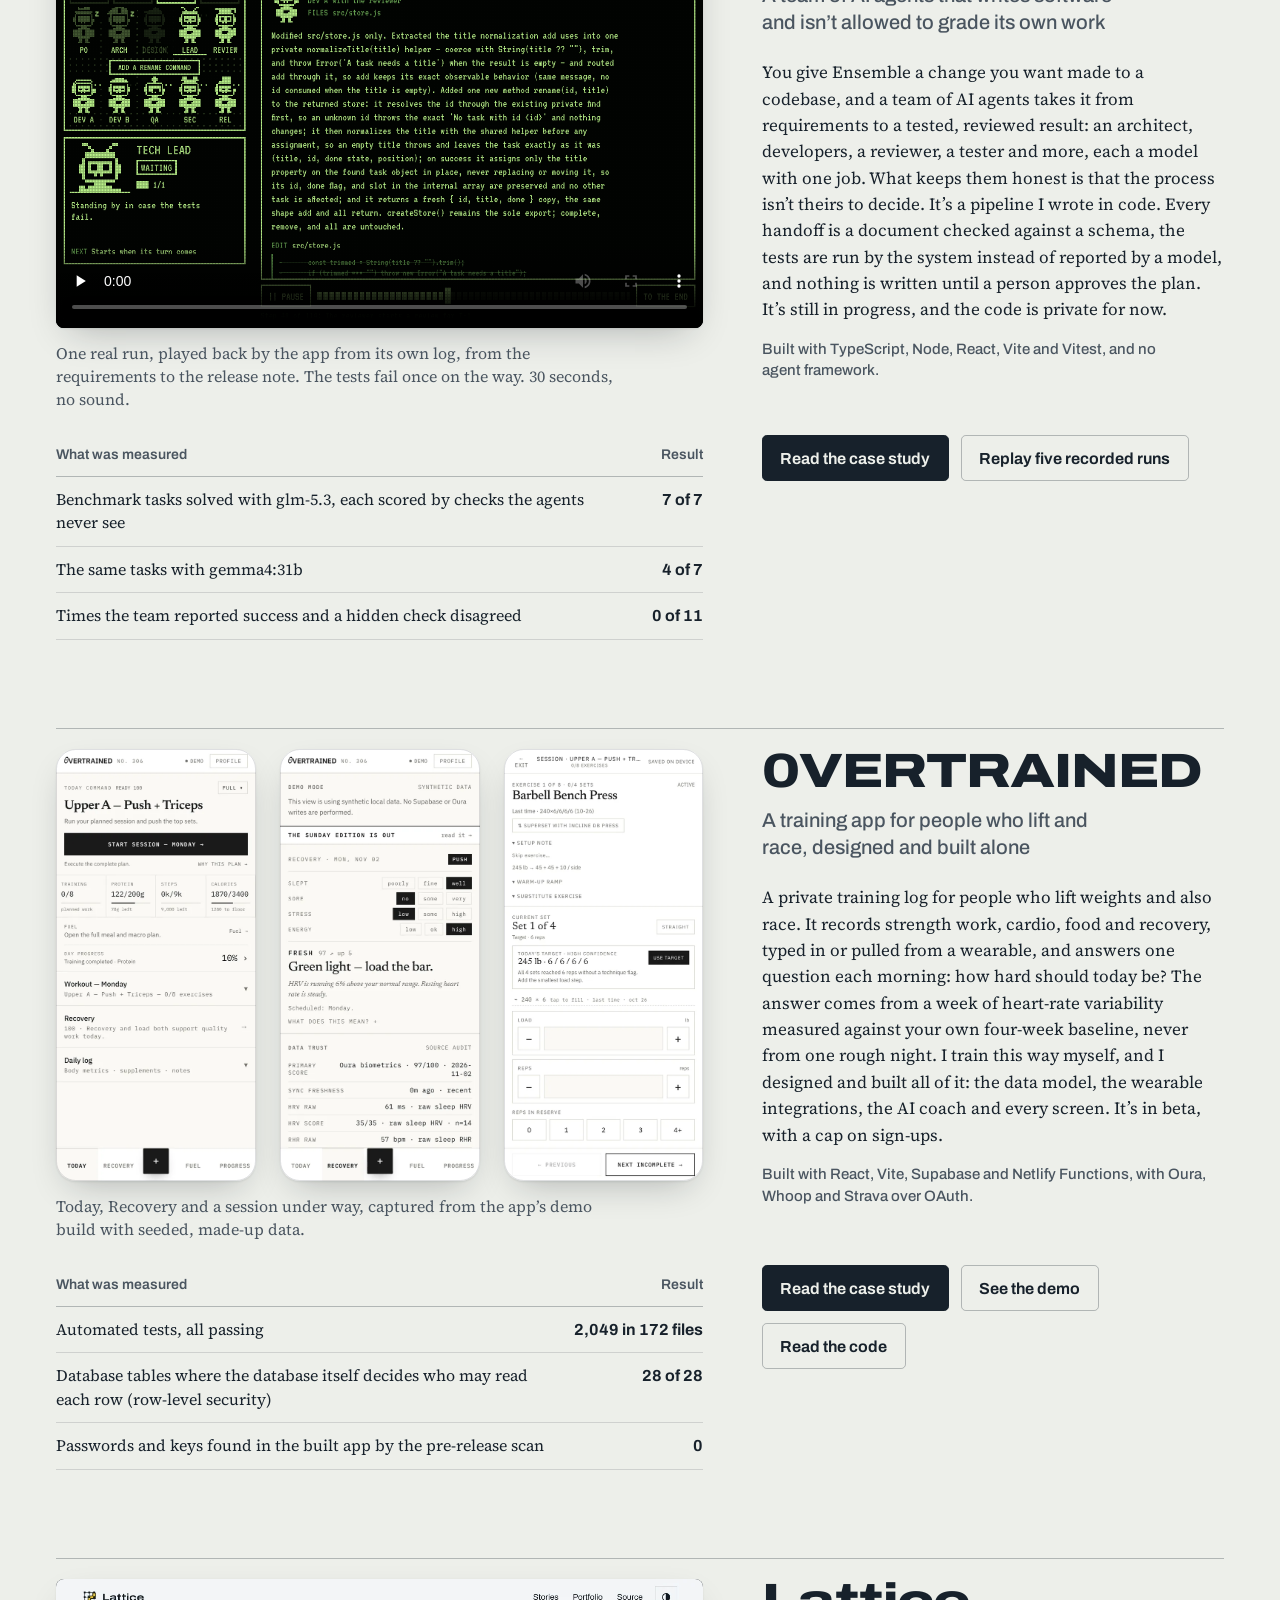
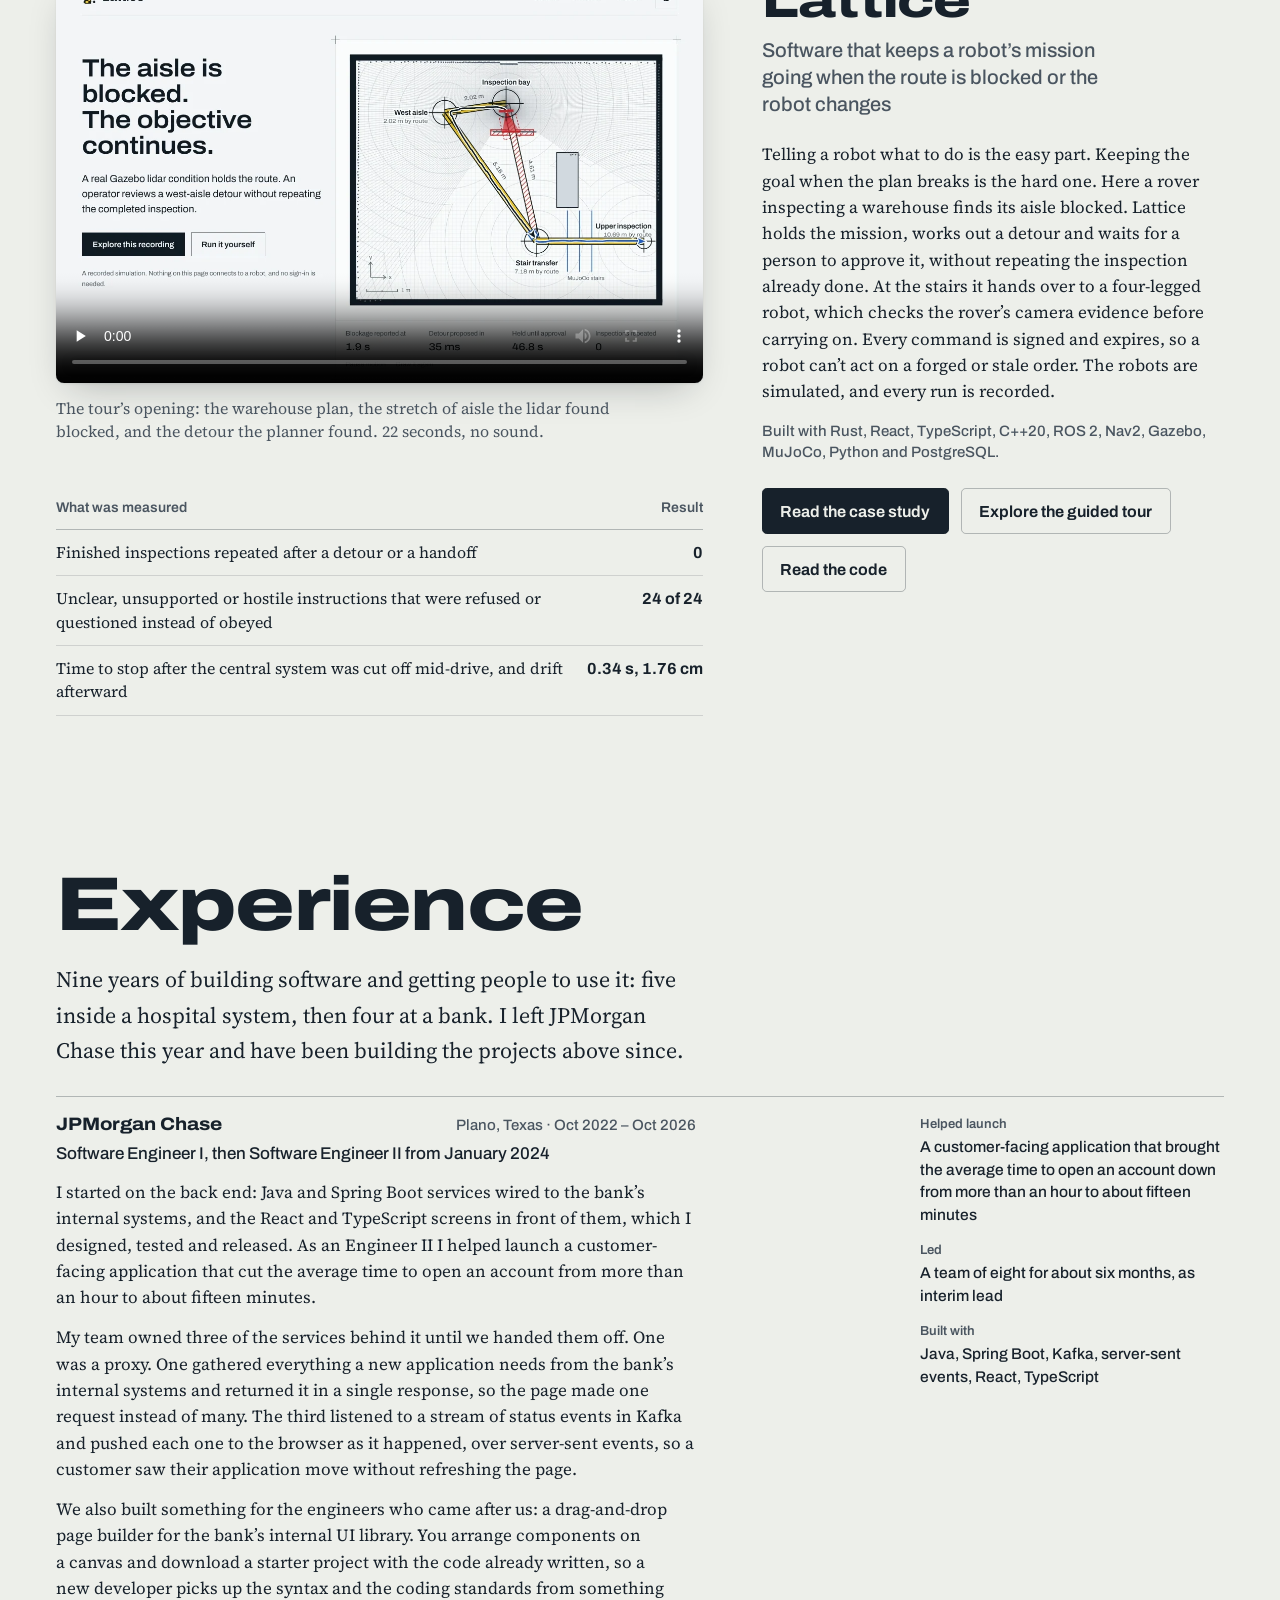
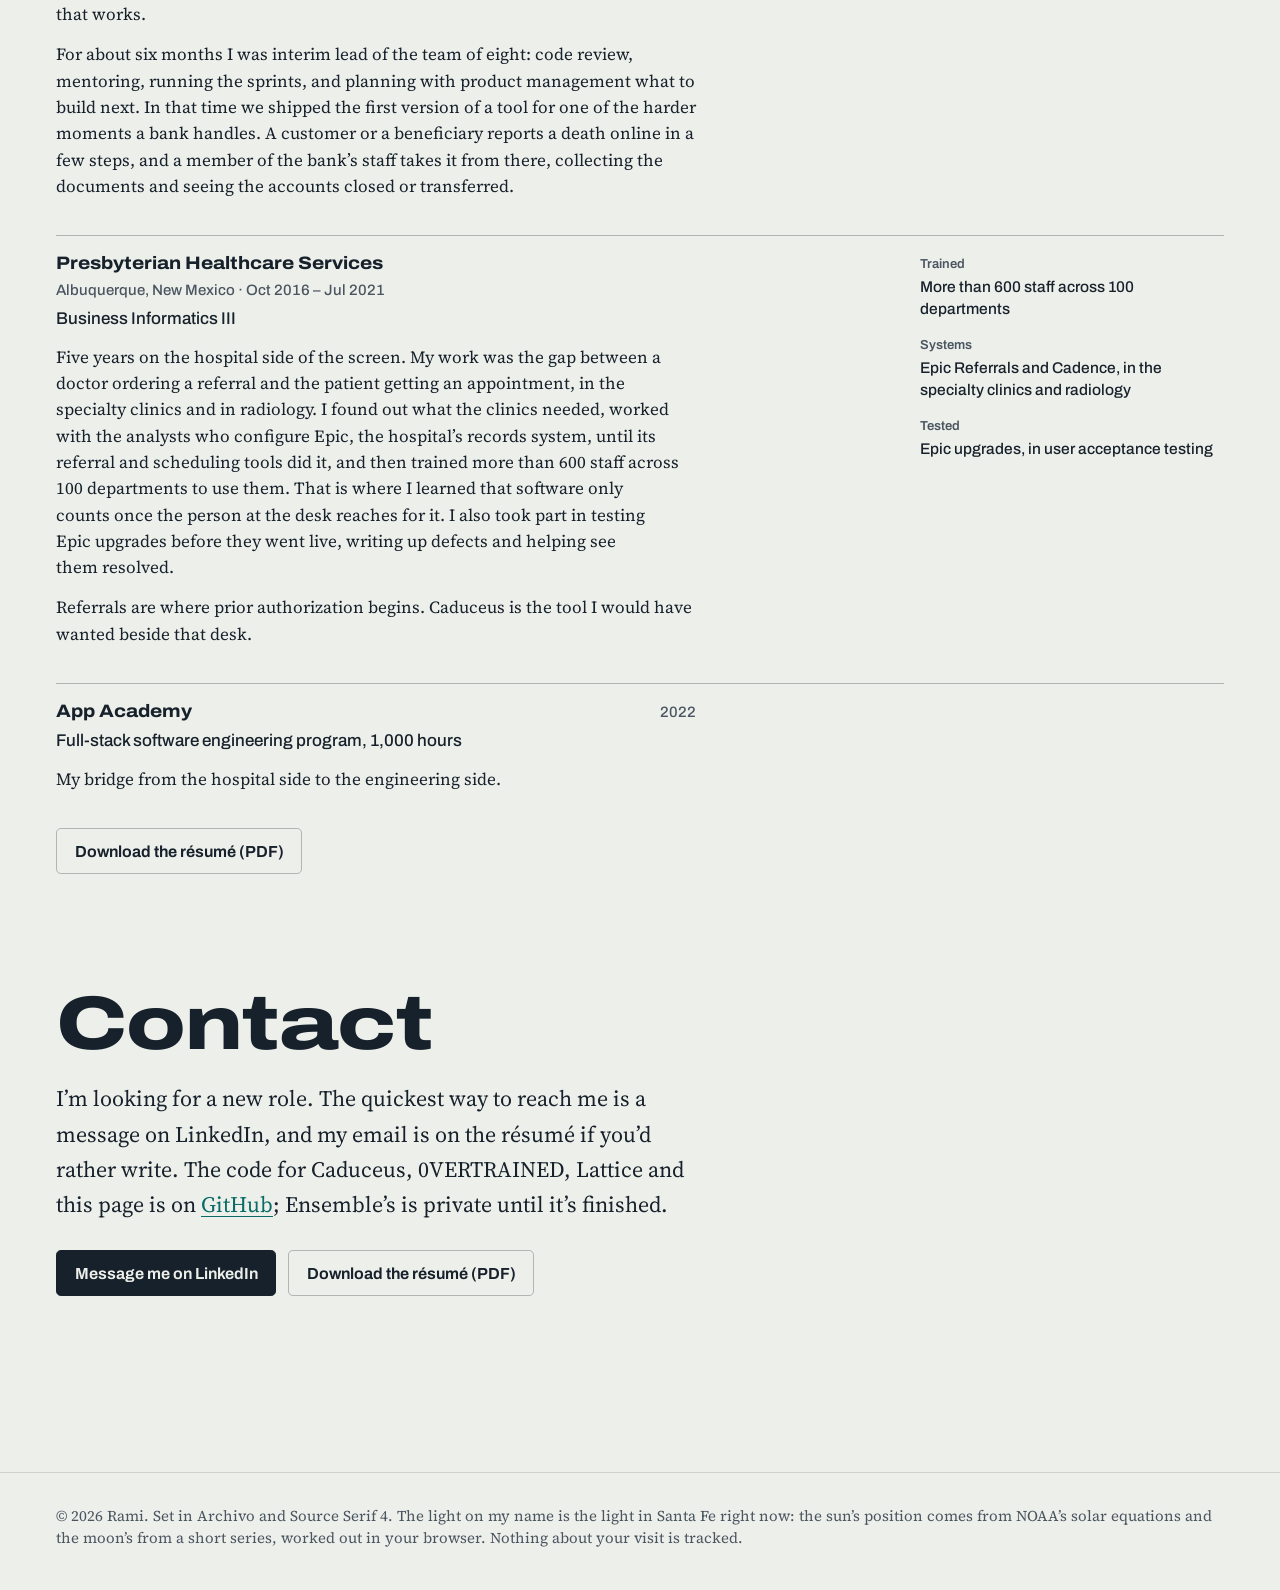
==== commit c889598a: "Measure 0VERTRAINED's scorecard again The security fixes of November 23 came with tests: the Strava " ====
--- a/index.html
+++ b/index.html
@@ -200,7 +200,7 @@
         <table class="scorecard piece__measured">
           <thead><tr><th scope="col">What was measured</th><th scope="col">Result</th></tr></thead>
           <tbody>
-            <tr><th scope="row">Automated tests, all passing</th><td>2,030 in 170 files</td></tr>
+            <tr><th scope="row">Automated tests, all passing</th><td>2,049 in 172 files</td></tr>
             <tr><th scope="row">Database tables where the database itself decides who may read each row (row-level security)</th><td>28 of 28</td></tr>
             <tr><th scope="row">Passwords and keys found in the built app by the pre-release scan</th><td>0</td></tr>
           </tbody>
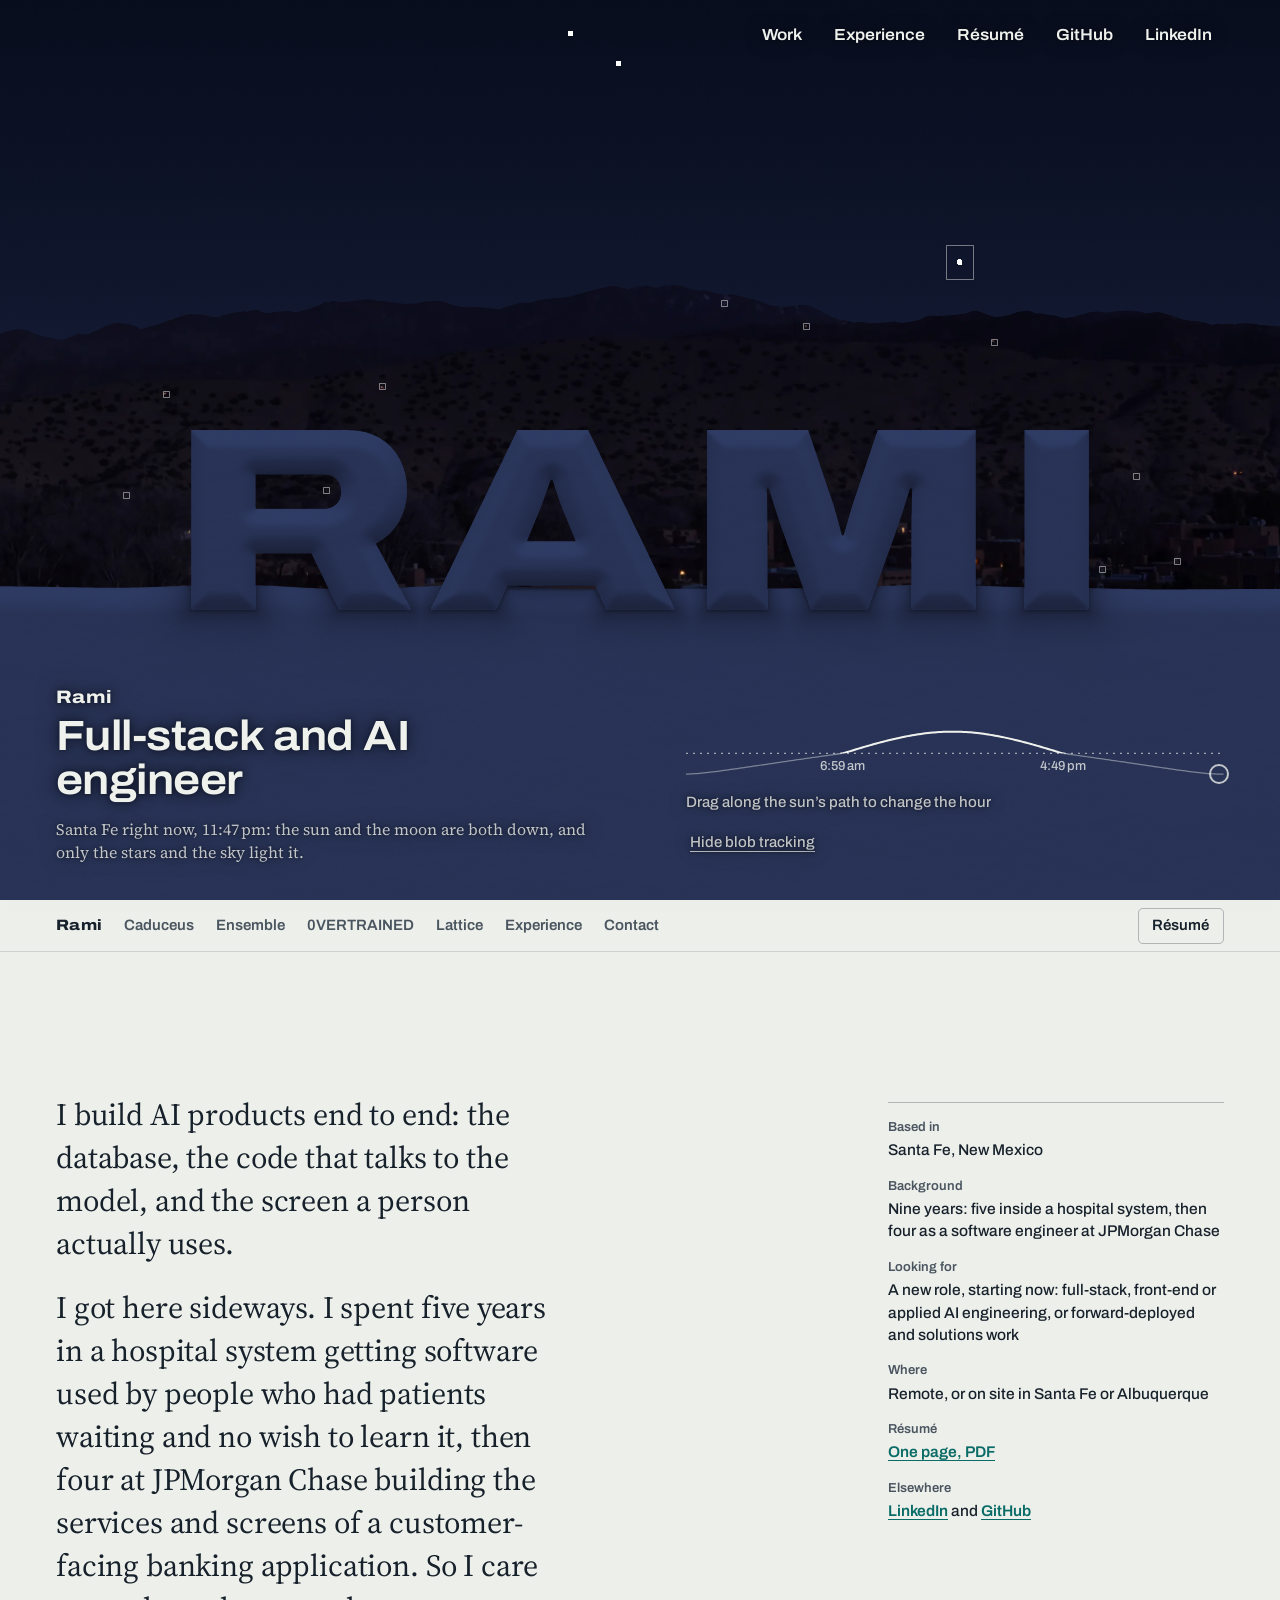
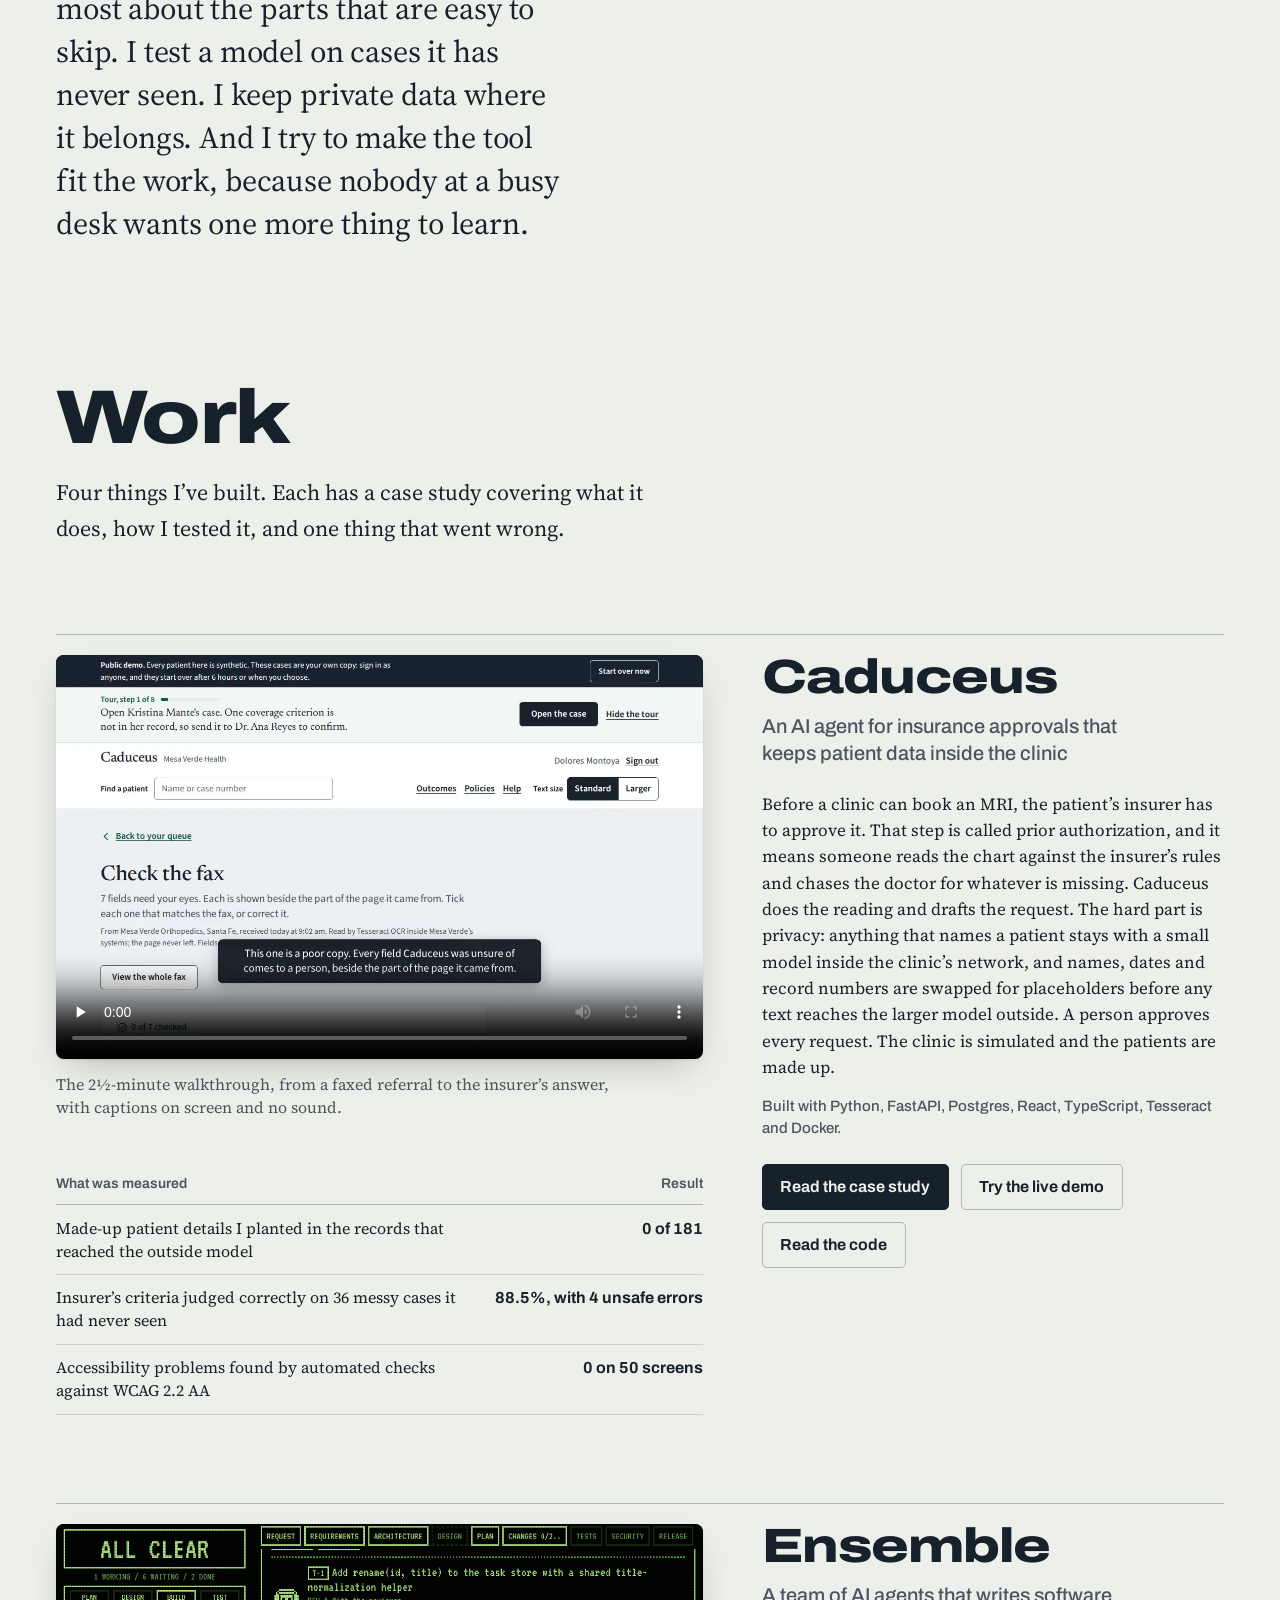
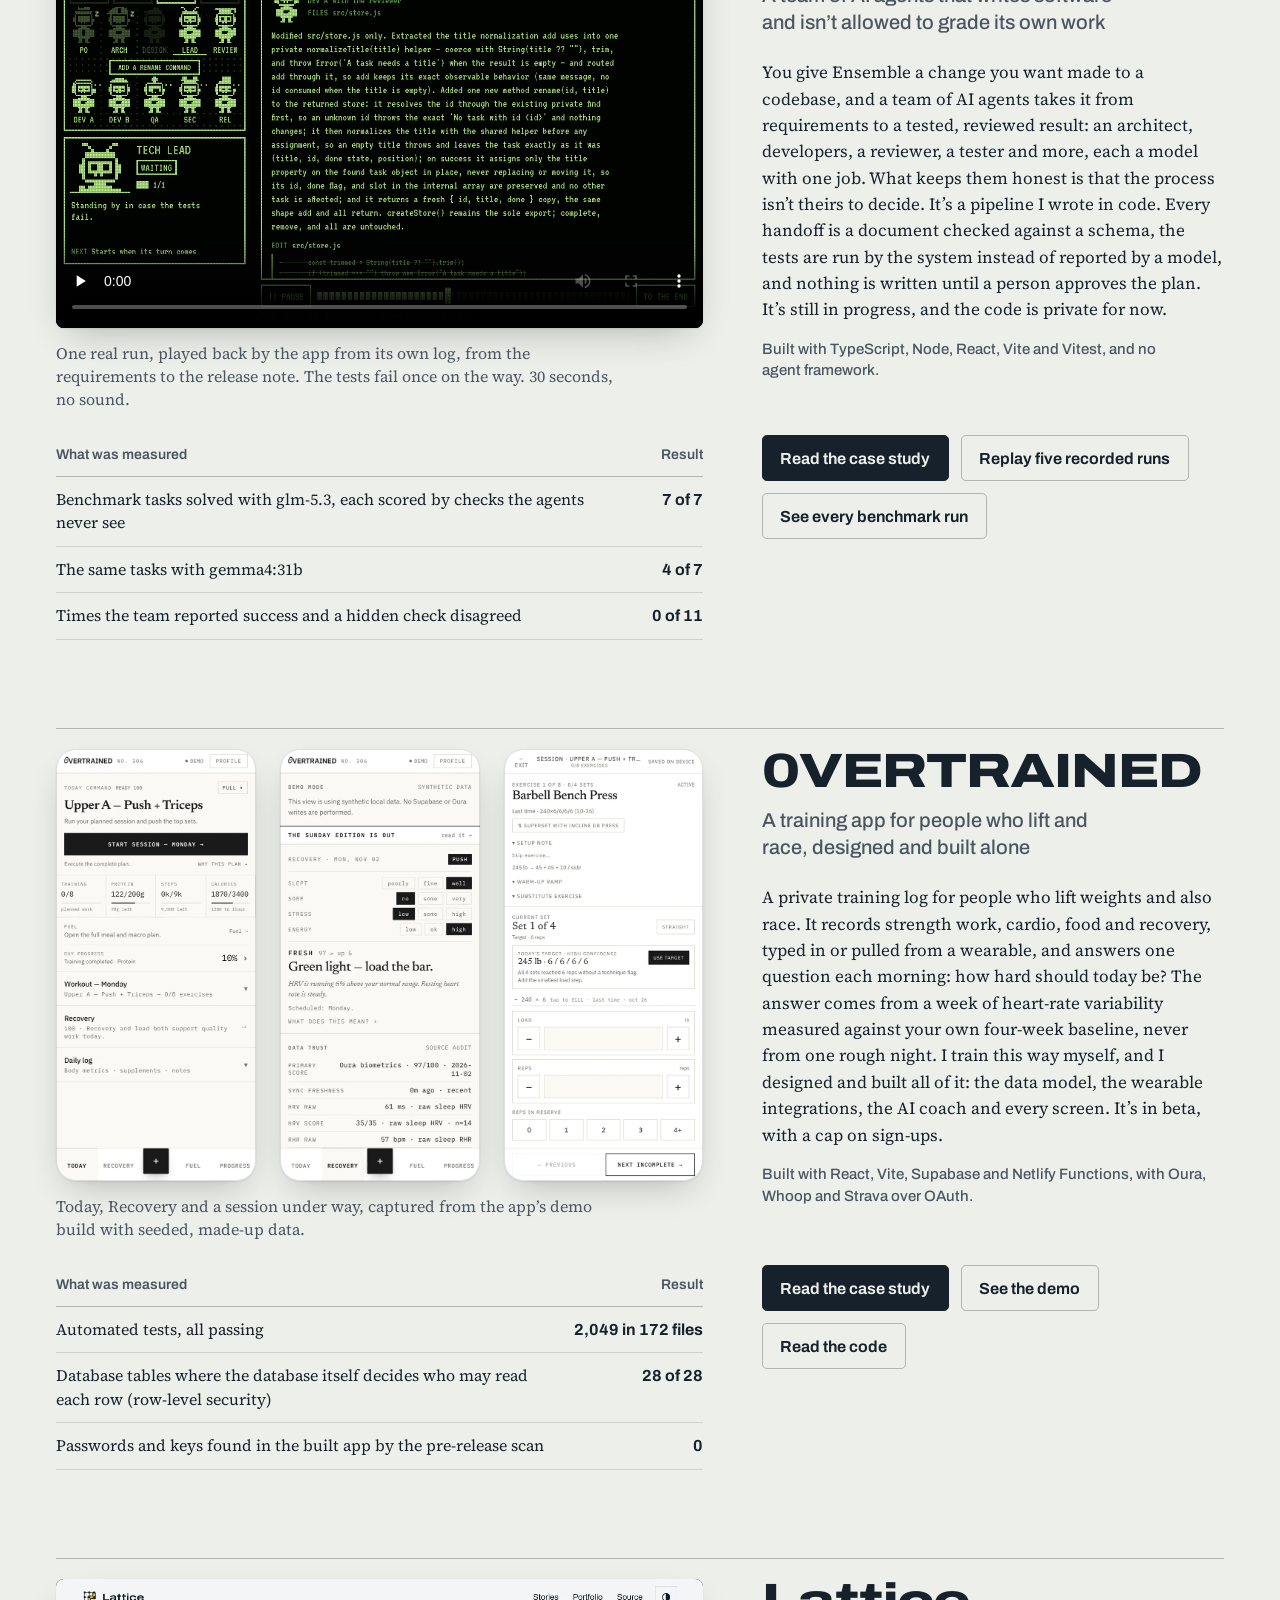
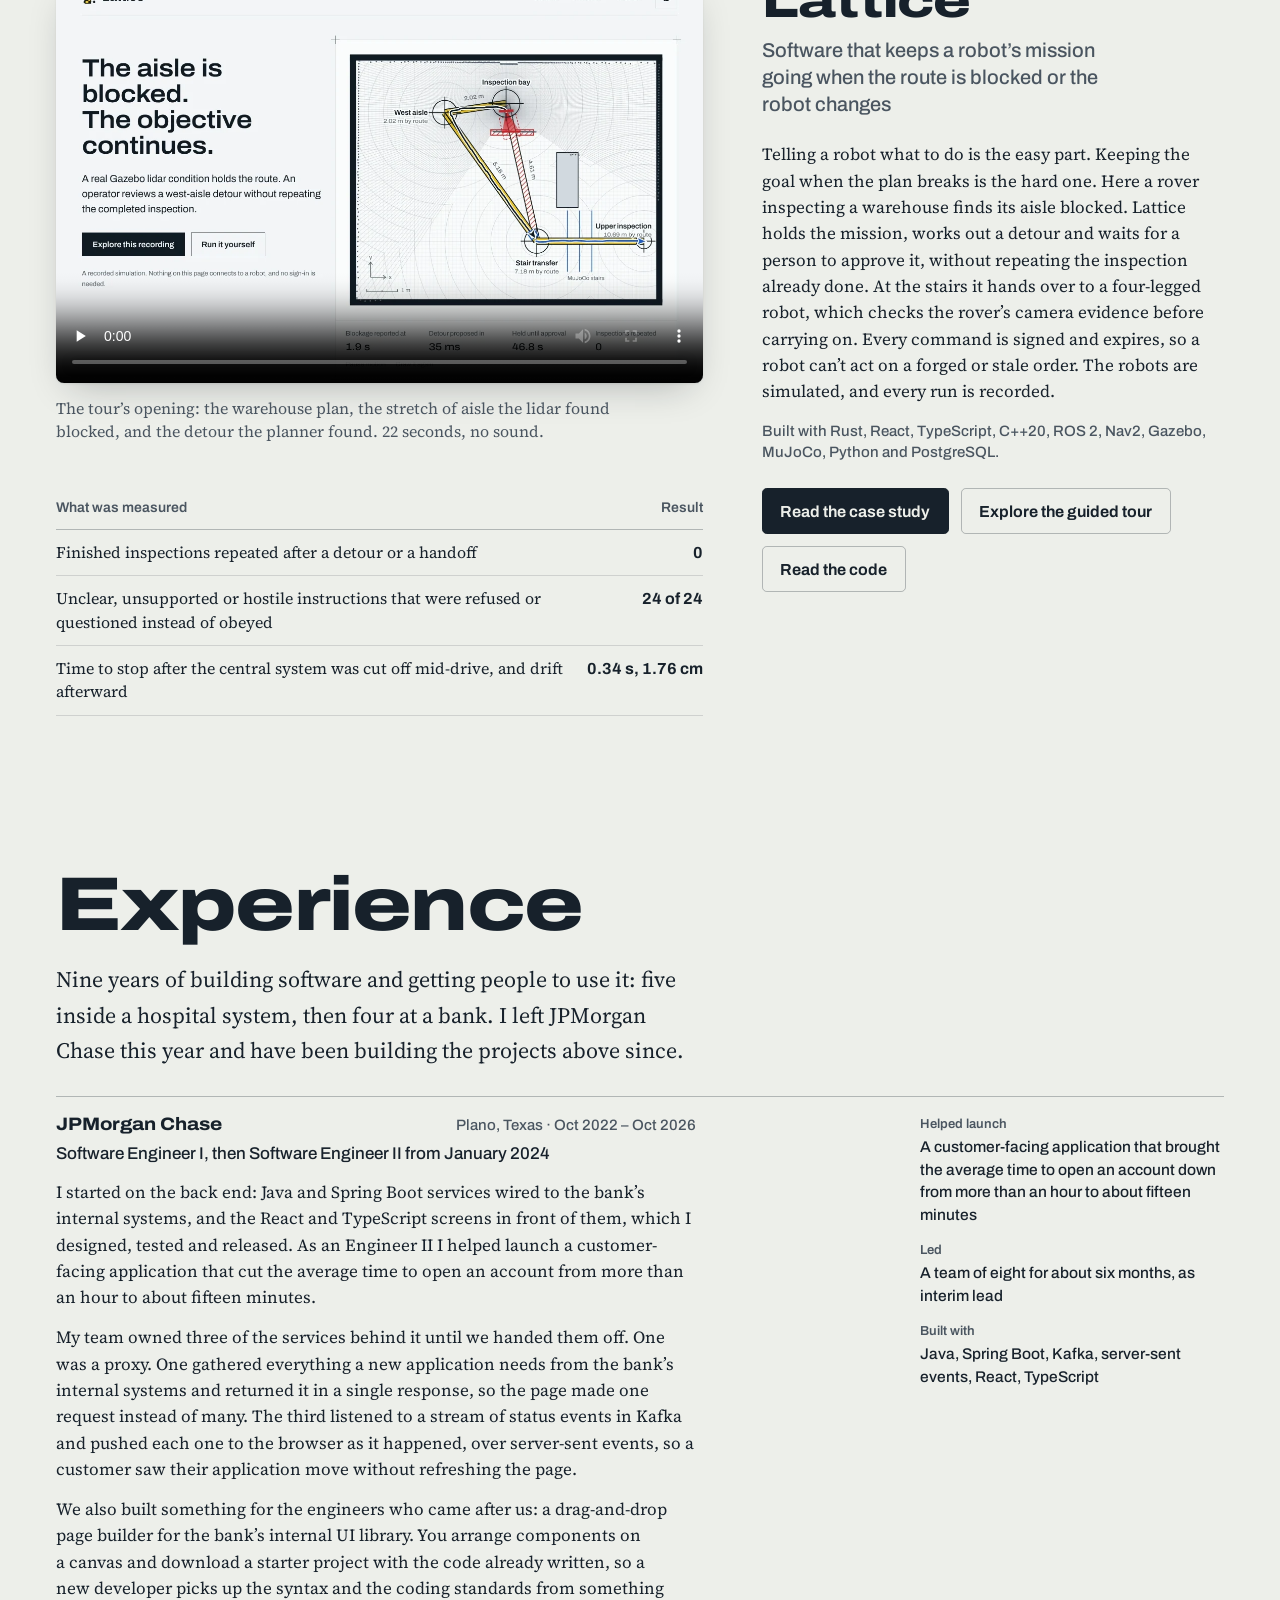
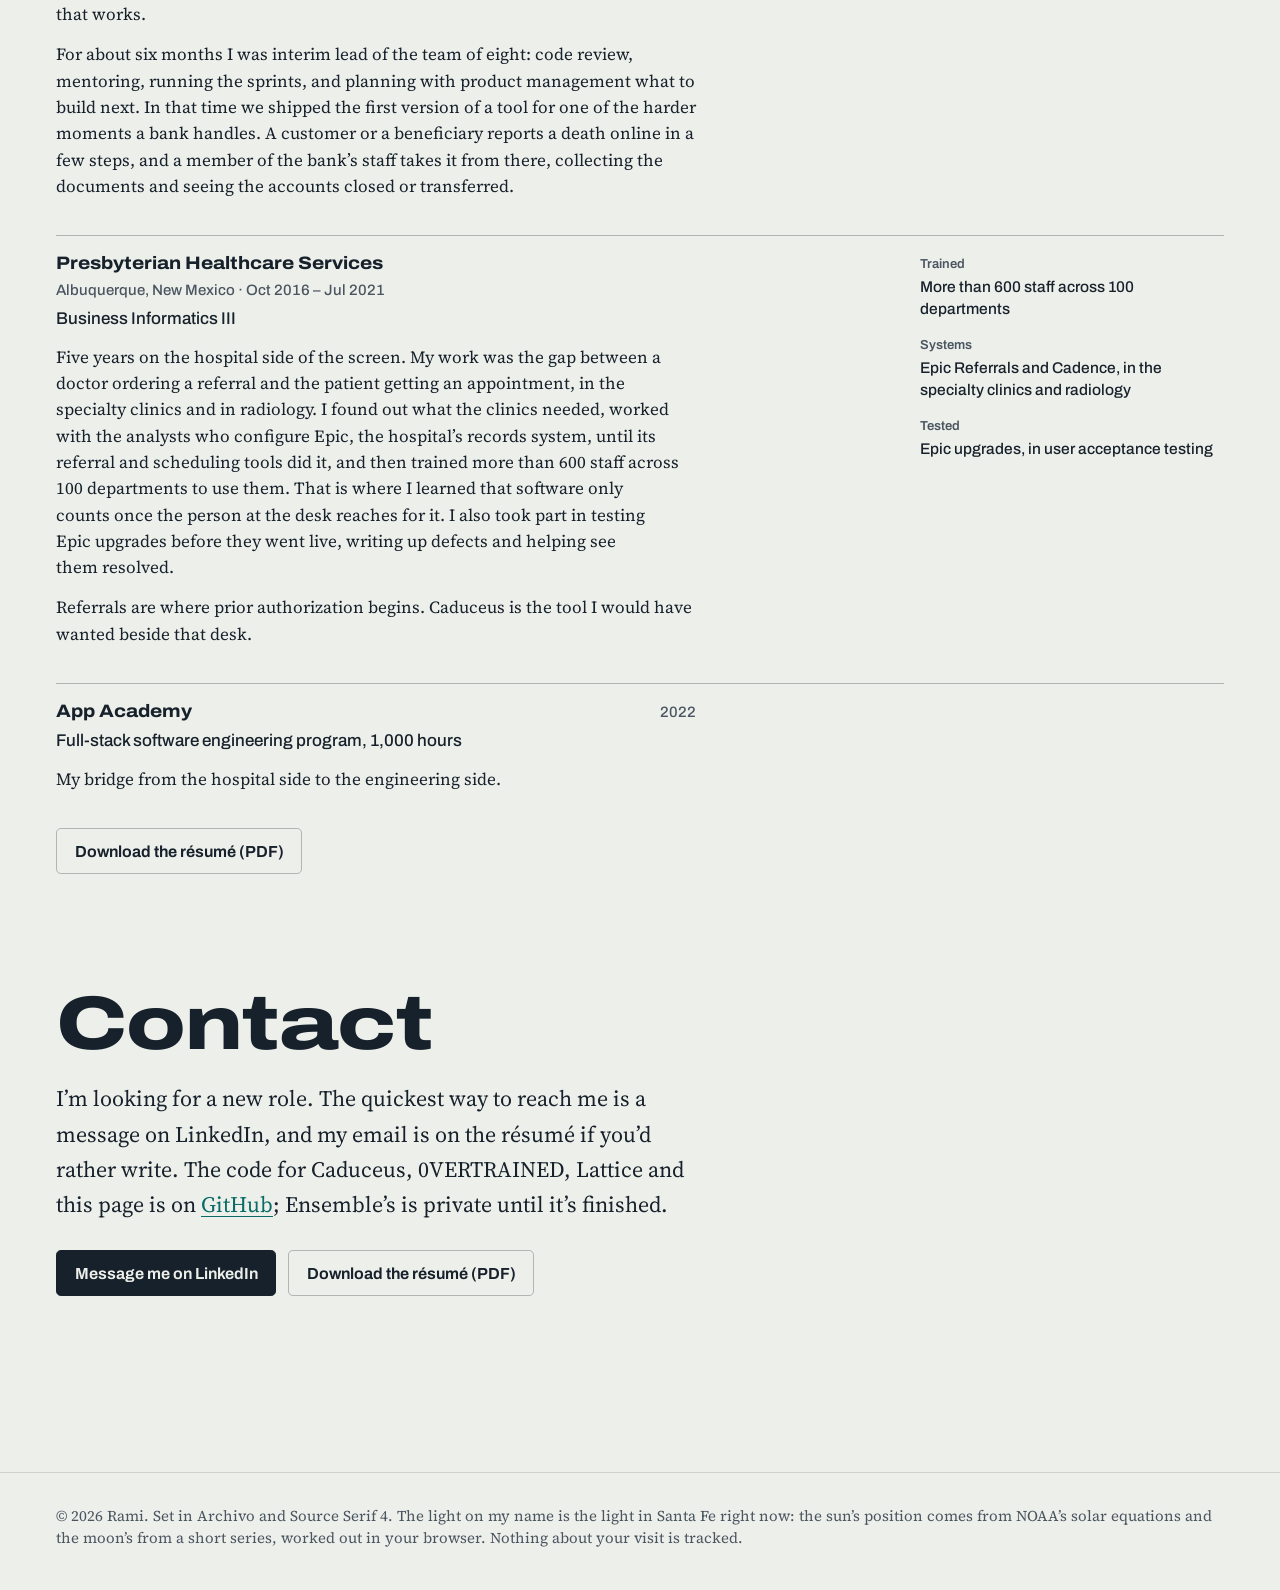
==== commit 3a0a9410: "Link the benchmark results from the front page and the case study Ensemble's way in beside the repla" ====
--- a/index.html
+++ b/index.html
@@ -177,6 +177,7 @@
         <ul class="actions">
           <li><a class="button button--primary" href="work/ensemble/" aria-label="Read the case study of Ensemble">Read the case study</a></li>
           <li><a class="button" href="ensemble/">Replay five recorded runs</a></li>
+          <li><a class="button" href="ensemble/results/">See every benchmark run</a></li>
         </ul>
       </article>
 
